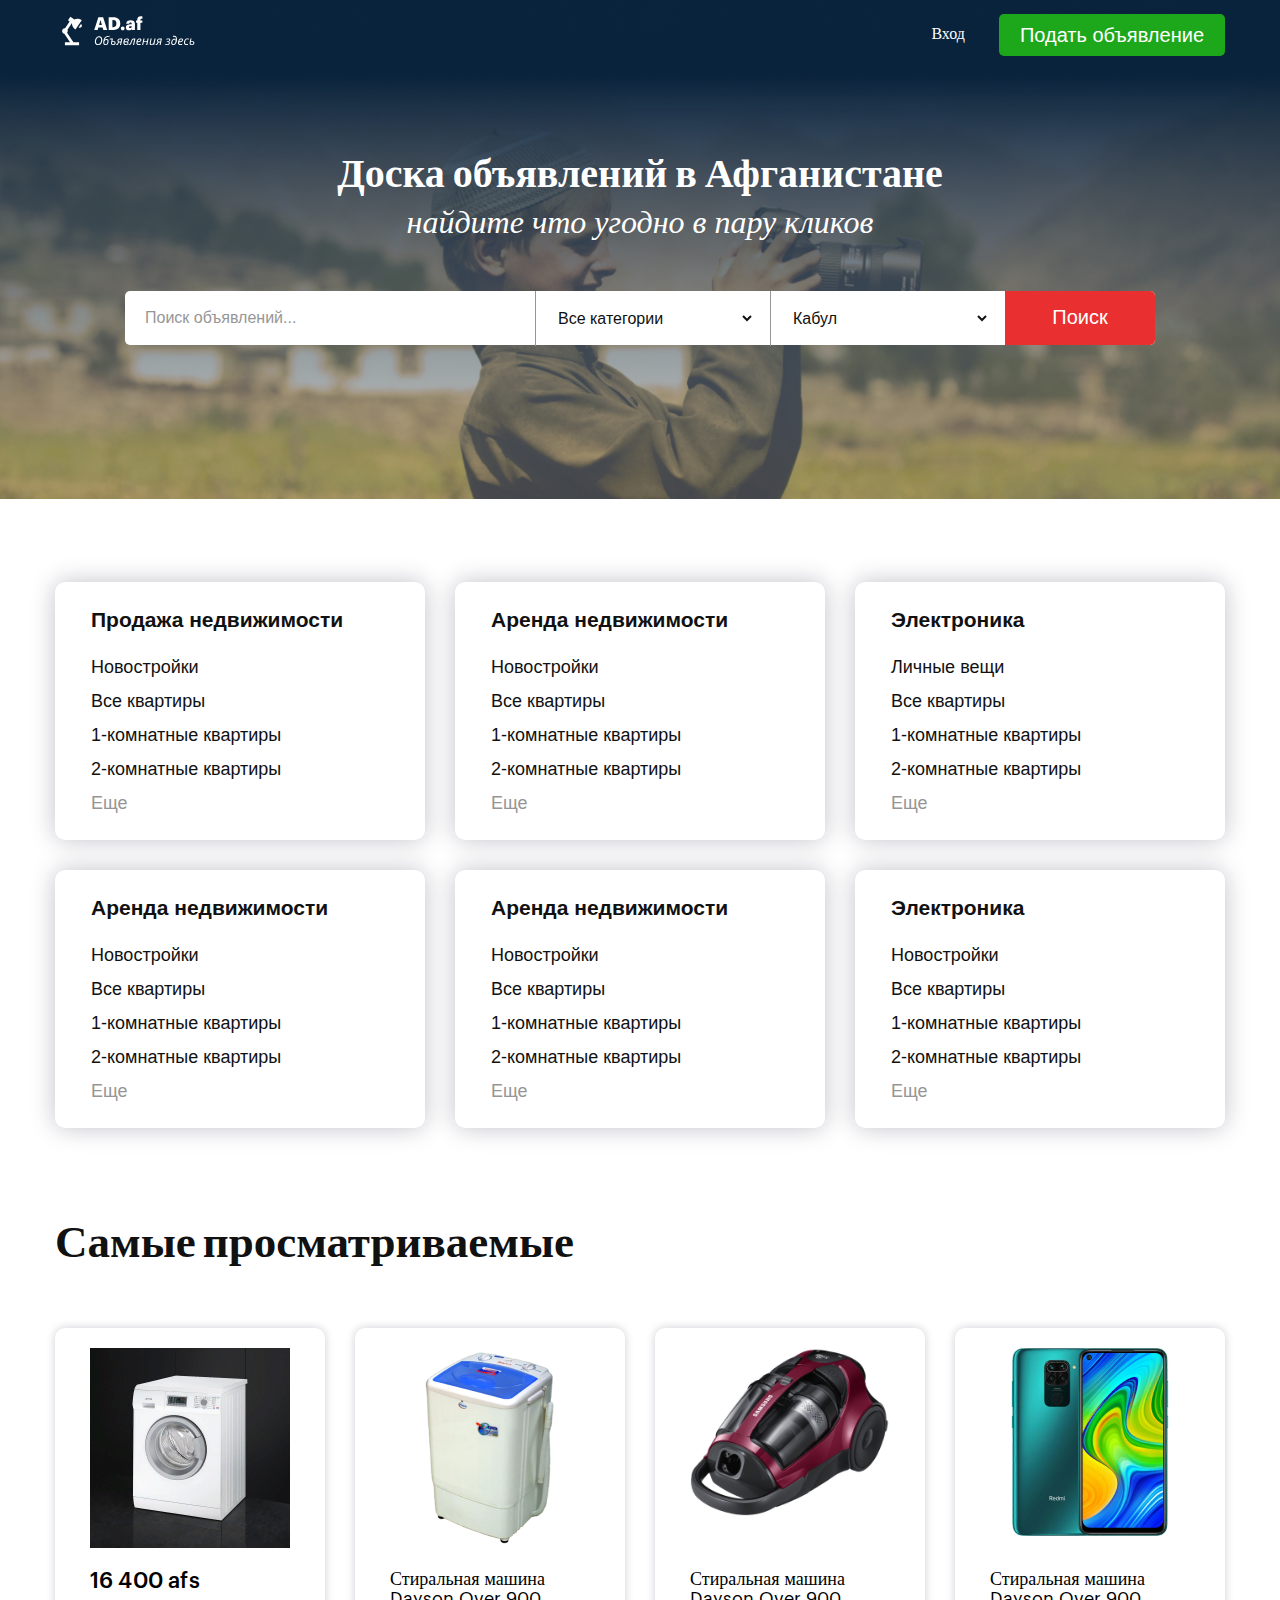
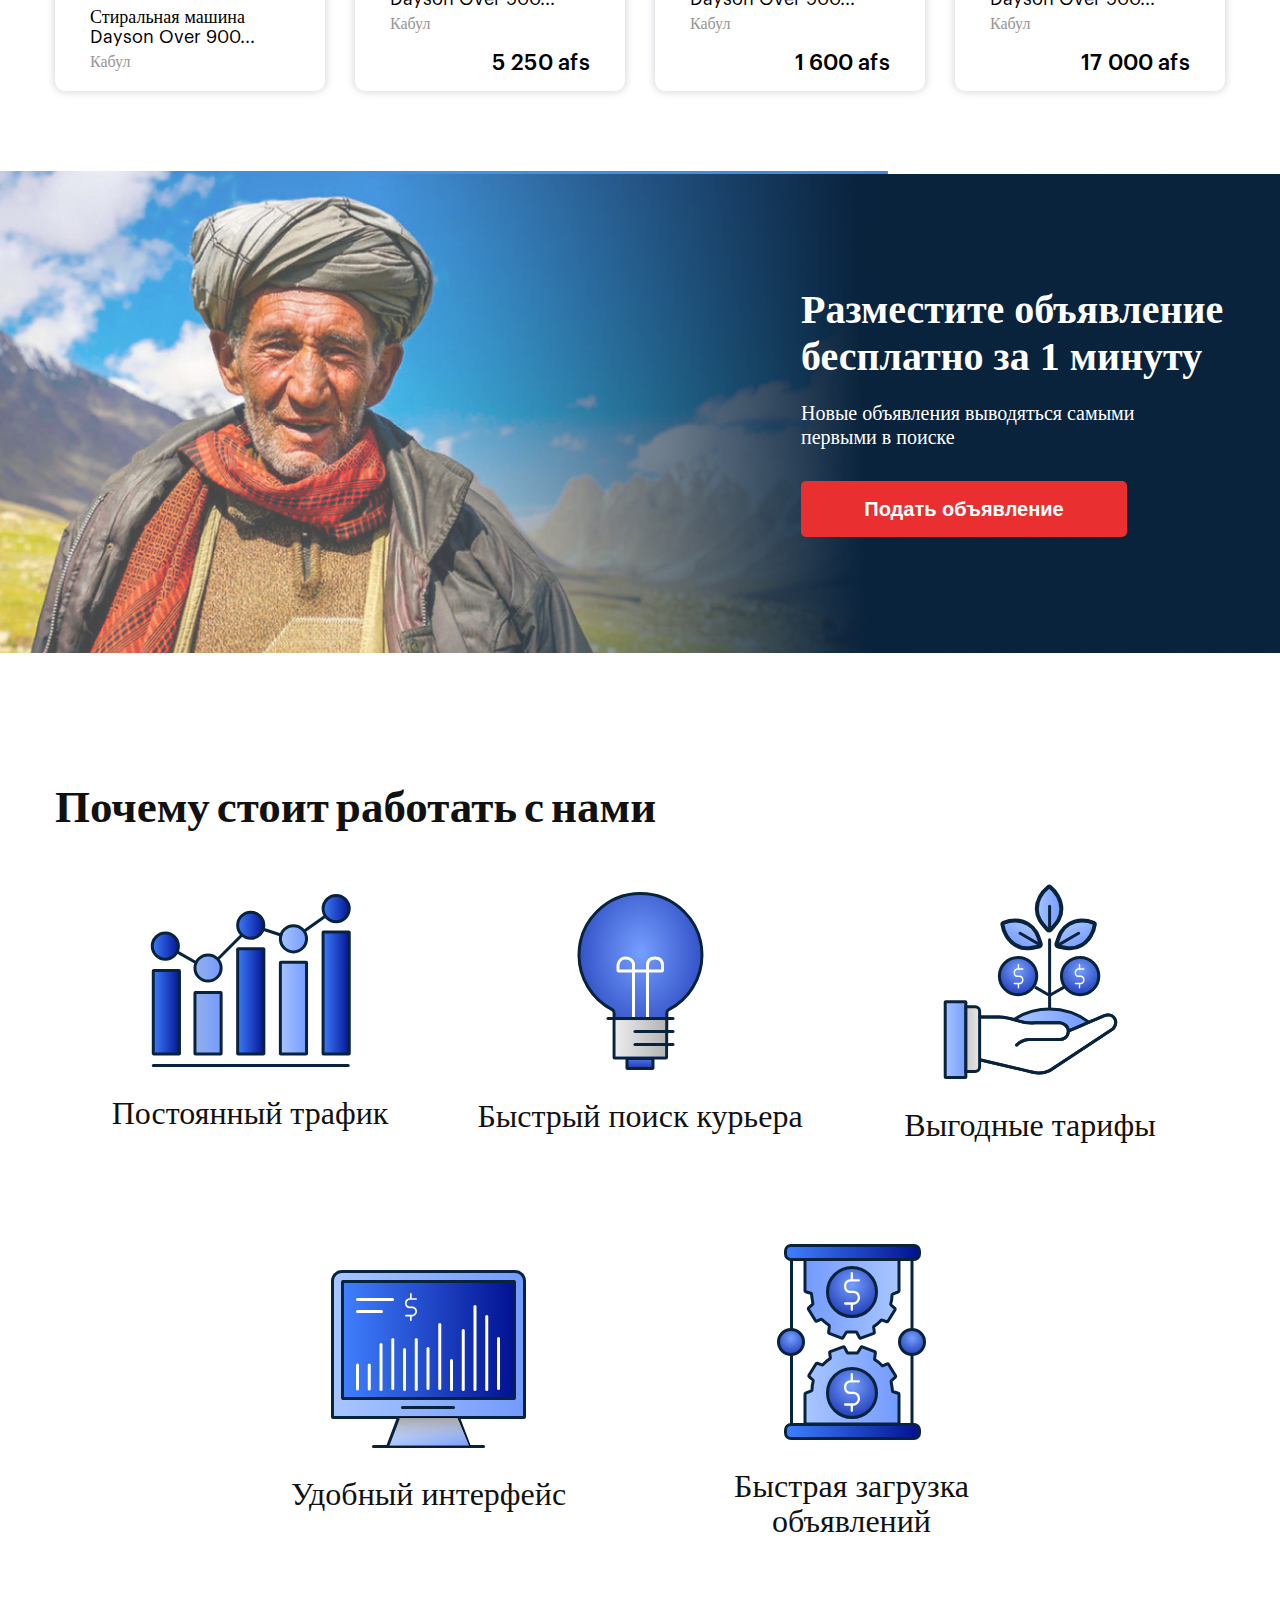
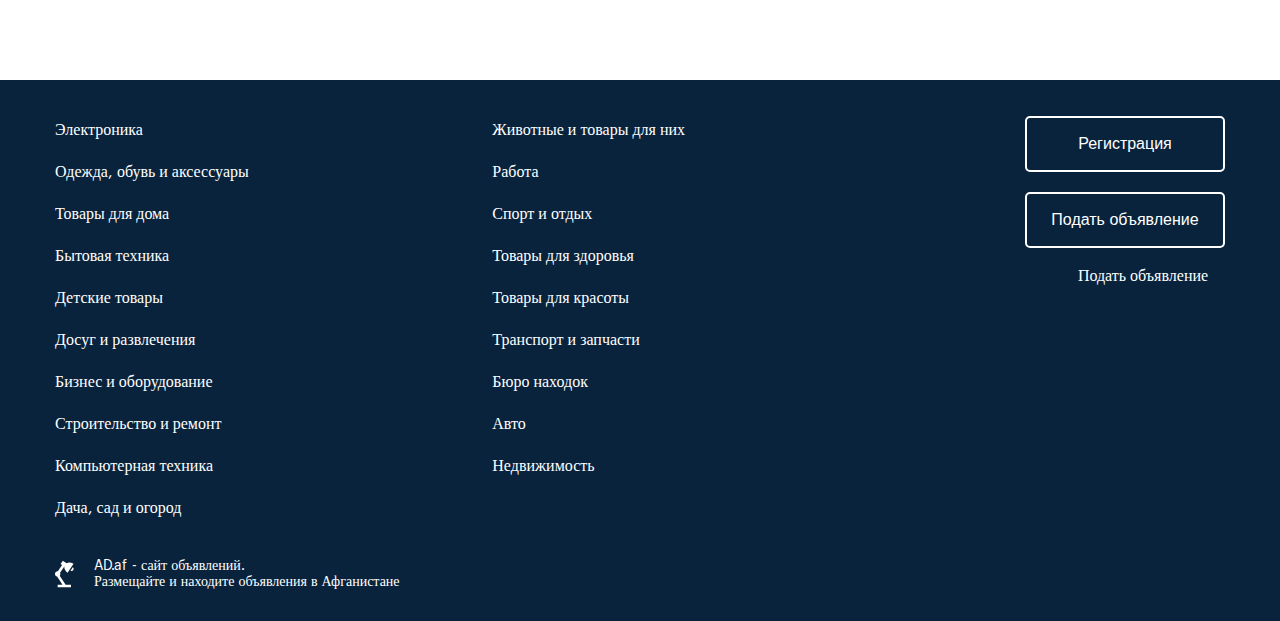
==== zakazs/index.html @ 735f2efa "Add files via upload" ====
<!DOCTYPE html>
<html lang="ru">

<head>
   <meta charset="UTF-8">
   <meta http-equiv="X-UA-Compatible" content="IE=edge">
   <meta name="viewport" content="width=device-width, initial-scale=1.0">
   <title>Document</title>
   <link rel="stylesheet" href="css/style.css">
</head>

<body>
   <header class="header">
      <div class="container">
         <div class="header__top">
            <div class="header__logo">
               <a href="#" class="header__logo-link">
                  <img src="images/logo.svg" alt="Логотип">
               </a>
            </div>
            <div class="header__button">
               <a href="#" class="header__button-link">Вход</a>
               <button href="#" class="header__button-btn">Подать объявление</button>
            </div>
         </div>
         <div class="header__content">
            <h1 class="header__title">
               Доска объявлений в Афганистане
            </h1>
            <span class="header__subtitle">
               найдите что угодно в пару кликов
            </span>
            <form class="header__form">
               <input class="header__form-input" placeholder="Поиск объявлений...">
               <select name="header__form-select">
                  <option>Все категории</option>
                  <option>Option</option>
                  <option>Textarea</option>
                  <option>Label</option>
                  <option>Fieldset</option>
                  <option>Legend</option>
               </select </div>
               <select name="header__form-select">
                  <option>Кабул</option>
                  <option>Option</option>
                  <option>Textarea</option>
                  <option>Label</option>
                  <option>Fieldset</option>
                  <option>Legend</option>
               </select </div>
               <button class="header__form-btn" type="submit">Поиск</button>
            </form>
         </div>
   </header>

   <section class="categories">
      <div class="container">
         <div class="categories__cards">
            <div class="categories__card">
               <h4 class="categories__card-title">
                  Продажа недвижимости
               </h4>
               <ul class="categories__card-list">
                  <li class="categories__card-item">
                     Новостройки
                  </li>
                  <li class="categories__card-item">
                     Все квартиры
                  </li>
                  <li class="categories__card-item">
                     1-комнатные квартиры
                  </li>
                  <li class="categories__card-item">
                     2-комнатные квартиры
                  </li>
               </ul>
               <a href="#" class="categories__card-link">Еще</a>
            </div>
            <div class="categories__card">
               <h4 class="categories__card-title">
                  Аренда недвижимости
               </h4>
               <ul class="categories__card-list">
                  <li class="categories__card-item">
                     Новостройки
                  </li>
                  <li class="categories__card-item">
                     Все квартиры
                  </li>
                  <li class="categories__card-item">
                     1-комнатные квартиры
                  </li>
                  <li class="categories__card-item">
                     2-комнатные квартиры
                  </li>
               </ul>
               <a href="#" class="categories__card-link">Еще</a>
            </div>
            <div class="categories__card">
               <h4 class="categories__card-title">
                  Электроника
               </h4>
               <ul class="categories__card-list">
                  <li class="categories__card-item">
                     Личные вещи
                  </li>
                  <li class="categories__card-item">
                     Все квартиры
                  </li>
                  <li class="categories__card-item">
                     1-комнатные квартиры
                  </li>
                  <li class="categories__card-item">
                     2-комнатные квартиры
                  </li>
               </ul>
               <a href="#" class="categories__card-link">Еще</a>
            </div>
            <div class="categories__card">
               <h4 class="categories__card-title">
                  Аренда недвижимости
               </h4>
               <ul class="categories__card-list">
                  <li class="categories__card-item">
                     Новостройки
                  </li>
                  <li class="categories__card-item">
                     Все квартиры
                  </li>
                  <li class="categories__card-item">
                     1-комнатные квартиры
                  </li>
                  <li class="categories__card-item">
                     2-комнатные квартиры
                  </li>
               </ul>
               <a href="#" class="categories__card-link">Еще</a>
            </div>
            <div class="categories__card">
               <h4 class="categories__card-title">
                  Аренда недвижимости
               </h4>
               <ul class="categories__card-list">
                  <li class="categories__card-item">
                     Новостройки
                  </li>
                  <li class="categories__card-item">
                     Все квартиры
                  </li>
                  <li class="categories__card-item">
                     1-комнатные квартиры
                  </li>
                  <li class="categories__card-item">
                     2-комнатные квартиры
                  </li>
               </ul>
               <a href="#" class="categories__card-link">Еще</a>
            </div>
            <div class="categories__card">
               <h4 class="categories__card-title">
                  Электроника
               </h4>
               <ul class="categories__card-list">
                  <li class="categories__card-item">
                     Новостройки
                  </li>
                  <li class="categories__card-item">
                     Все квартиры
                  </li>
                  <li class="categories__card-item">
                     1-комнатные квартиры
                  </li>
                  <li class="categories__card-item">
                     2-комнатные квартиры
                  </li>
               </ul>
               <a href="#" class="categories__card-link">Еще</a>
            </div>
         </div>
      </div>
   </section>
   <section class="product">
      <div class="container">
         <h2 class="product__title title">
            Самые просматриваемые
         </h2>
         <div class="product__items">
            <div class="product__item">
               <div class="product__item-images">
                  <img src="images/product-1.png" alt="Стиральная машина">
               </div>
               <h4 class="product__item-title">
                  16 400 afs
               </h4>
               <p class="product__item-text">
                  Стиральная машина<br>Dayson Over 900...
               </p>
               <span class="product__item-kabul">Кабул</span>
            </div>
            <div class="product__item">
               <div class="product__item-images">
                  <img src="images/product-2.png" alt="Стиральная машина">
               </div>
               <p class="product__item-text">
                  Стиральная машина<br>Dayson Over 900...
               </p>
               <span class="product__item-kabul">Кабул</span>
               <span class="product__item-price">5 250 afs</span>
            </div>
            <div class="product__item">
               <div class="product__item-images">
                  <img src="images/product-3.png" alt="Пылесос">
               </div>
               <p class="product__item-text">
                  Стиральная машина<br>Dayson Over 900...
               </p>
               <span class="product__item-kabul">Кабул</span>
               <span class="product__item-price">1 600 afs</span>
            </div>
            <div class="product__item">
               <div class="product__item-images">
                  <img src="images/product-4.png" alt="Телефон">
               </div>
               <p class="product__item-text">
                  Стиральная машина<br>Dayson Over 900...
               </p>
               <span class="product__item-kabul">Кабул</span>
               <span class="product__item-price">17 000 afs</span>
            </div>
         </div>
      </div>
   </section>
   <section class="advertising">
      <div class="container">
         <div class="advertising__item">
            <h2 class="advertising__title">
               Разместите объявление бесплатно за 1 минуту
            </h2>
            <p class="advertising__text">
               Новые объявления выводяться самыми первыми в поиске
            </p>
            <button class="advertising__btn">Подать объявление</button>
         </div>
      </div>
   </section>
   <section class="benefits">
      <div class="container">
         <h2 class="benefits__title title">
            Почему стоит работать с нами
         </h2>
         <div class="benefits__items">
            <div class="benefits__item">
               <div class="benefits__item-images">
                  <img src="images/benefits-1.svg" alt="Постоянный трафик">
               </div>
               <span class="benefits__item-text">
                  Постоянный трафик
               </span>
            </div>
            <div class="benefits__item">
               <div class="benefits__item-images">
                  <img src="images/benefits-2.svg" alt="Быстрый поиск курьера">
               </div>
               <span class="benefits__item-text">
                  Быстрый поиск курьера
               </span>
            </div>
            <div class="benefits__item">
               <div class="benefits__item-images">
                  <img src="images/benefits-3.svg" alt="Выгодные тарифы">
               </div>
               <span class="benefits__item-text">
                  Выгодные тарифы
               </span>
            </div>
         </div>
         <div class="benefits__items">
            <div class="benefits__item">
               <div class="benefits__item-images">
                  <img src="images/benefits-4.svg" alt="Удобный интерфейс">
               </div>
               <span class="benefits__item-text">
                  Удобный интерфейс
               </span>
            </div>
            <div class="benefits__item">
               <div class="benefits__item-images">
                  <img src="images/benefits-5.svg" alt="Быстрая загрузка объявлений">
               </div>
               <span class="benefits__item-text">
                  Быстрая загрузка объявлений
               </span>
            </div>
         </div>
      </div>
   </section>
   <footer class="footer">
      <div class="container">
         <div class="footer__top">
            <nav class="footer__menu">
               <ul class="footer__menu-list">
                  <li class="footer__menu-item">
                     <a href="#" class="footer__menu-link">Электроника</a>
                  </li>
                  <li class="footer__menu-item">
                     <a href="#" class="footer__menu-link">Одежда, обувь и аксессуары</a>
                  </li>
                  <li class="footer__menu-item">
                     <a href="#" class="footer__menu-link">Товары для дома</a>
                  </li>
                  <li class="footer__menu-item">
                     <a href="#" class="footer__menu-link">Бытовая техника</a>
                  </li>
                  <li class="footer__menu-item">
                     <a href="#" class="footer__menu-link">Детские товары</a>
                  </li>
                  <li class="footer__menu-item">
                     <a href="#" class="footer__menu-link">Досуг и развлечения</a>
                  </li>
                  <li class="footer__menu-item">
                     <a href="#" class="footer__menu-link">Бизнес и оборудование</a>
                  </li>
                  <li class="footer__menu-item">
                     <a href="#" class="footer__menu-link">Строительство и ремонт</a>
                  </li>
                  <li class="footer__menu-item">
                     <a href="#" class="footer__menu-link">Компьютерная техника</a>
                  </li>
                  <li class="footer__menu-item">
                     <a href="#" class="footer__menu-link">Дача, сад и огород</a>
                  </li>
               </ul>
               <ul class="footer__menu-list">
                  <li class="footer__menu-item">
                     <a href="#" class="footer__menu-link">Животные и товары для них</a>
                  </li>
                  <li class="footer__menu-item">
                     <a href="#" class="footer__menu-link">Работа</a>
                  </li>
                  <li class="footer__menu-item">
                     <a href="#" class="footer__menu-link">Спорт и отдых</a>
                  </li>
                  <li class="footer__menu-item">
                     <a href="#" class="footer__menu-link">Товары для здоровья</a>
                  </li>
                  <li class="footer__menu-item">
                     <a href="#" class="footer__menu-link">Товары для красоты</a>
                  </li>
                  <li class="footer__menu-item">
                     <a href="#" class="footer__menu-link">Транспорт и запчасти</a>
                  </li>
                  <li class="footer__menu-item">
                     <a href="#" class="footer__menu-link">Бюро находок</a>
                  </li>
                  <li class="footer__menu-item">
                     <a href="#" class="footer__menu-link">Авто</a>
                  </li>
                  <li class="footer__menu-item">
                     <a href="#" class="footer__menu-link">Недвижимость</a>
                  </li>
               </ul>
            </nav>
            <div class="footer__button">
               <button class="footer__button-btn">Регистрация</button>
               <button class="footer__button-btn">Подать объявление</button>
               <a href="#" class="footer__button-link">Подать объявление</a>
            </div>
         </div>
         <div class="footer__bottom">
            <div class="footer__logo">
               <a href="#" class="footer__logo-link">
                  <img src="images/footer-logo.svg" alt="Логоитип">
               </a>
            </div>
            <p class="footer__text">
               AD.af - сайт объявлений.<br>
               Размещайте и находите объявления в Афганистане
            </p>
         </div>
      </div>
   </footer>
</body>

</html>
---- zakazs/css/style.css ----
@font-face{font-family:"Graphik";src:url("../fonts/Graphik-Thin.eot");src:local("Graphik Thin"),local("Graphik-Thin"),url("../fonts/Graphik-Thin.eot?#iefix") format("embedded-opentype"),url("../fonts/Graphik-Thin.woff2") format("woff2"),url("../fonts/Graphik-Thin.woff") format("woff"),url("../fonts/Graphik-Thin.ttf") format("truetype");font-weight:100;font-style:normal}@font-face{font-family:"Graphik";src:url("../fonts/Graphik-ThinItalic.eot");src:local("Graphik Thin Italic"),local("Graphik-ThinItalic"),url("../fonts/Graphik-ThinItalic.eot?#iefix") format("embedded-opentype"),url("../fonts/Graphik-ThinItalic.woff2") format("woff2"),url("../fonts/Graphik-ThinItalic.woff") format("woff"),url("../fonts/Graphik-ThinItalic.ttf") format("truetype");font-weight:100;font-style:italic}@font-face{font-family:"Graphik";src:url("../fonts/Graphik-SuperItalic.eot");src:local("Graphik Super Italic"),local("Graphik-SuperItalic"),url("../fonts/Graphik-SuperItalic.eot?#iefix") format("embedded-opentype"),url("../fonts/Graphik-SuperItalic.woff2") format("woff2"),url("../fonts/Graphik-SuperItalic.woff") format("woff"),url("../fonts/Graphik-SuperItalic.ttf") format("truetype");font-weight:900;font-style:italic}@font-face{font-family:"Graphik";src:url("../fonts/Graphik-Medium.eot");src:local("Graphik Medium"),local("Graphik-Medium"),url("../fonts/Graphik-Medium.eot?#iefix") format("embedded-opentype"),url("../fonts/Graphik-Medium.woff2") format("woff2"),url("../fonts/Graphik-Medium.woff") format("woff"),url("../fonts/Graphik-Medium.ttf") format("truetype");font-weight:500;font-style:normal}@font-face{font-family:"Graphik";src:url("../fonts/Graphik-Black.eot");src:local("Graphik Black"),local("Graphik-Black"),url("../fonts/Graphik-Black.eot?#iefix") format("embedded-opentype"),url("../fonts/Graphik-Black.woff2") format("woff2"),url("../fonts/Graphik-Black.woff") format("woff"),url("../fonts/Graphik-Black.ttf") format("truetype");font-weight:900;font-style:normal}@font-face{font-family:"Graphik";src:url("../fonts/Graphik-Semibold.eot");src:local("Graphik Semibold"),local("Graphik-Semibold"),url("../fonts/Graphik-Semibold.eot?#iefix") format("embedded-opentype"),url("../fonts/Graphik-Semibold.woff2") format("woff2"),url("../fonts/Graphik-Semibold.woff") format("woff"),url("../fonts/Graphik-Semibold.ttf") format("truetype");font-weight:600;font-style:normal}@font-face{font-family:"Graphik";src:url("../fonts/Graphik-Super.eot");src:local("Graphik Super"),local("Graphik-Super"),url("../fonts/Graphik-Super.eot?#iefix") format("embedded-opentype"),url("../fonts/Graphik-Super.woff2") format("woff2"),url("../fonts/Graphik-Super.woff") format("woff"),url("../fonts/Graphik-Super.ttf") format("truetype");font-weight:900;font-style:normal}@font-face{font-family:"Graphik";src:url("../fonts/Graphik-ExtralightItalic.eot");src:local("Graphik Extralight Italic"),local("Graphik-ExtralightItalic"),url("../fonts/Graphik-ExtralightItalic.eot?#iefix") format("embedded-opentype"),url("../fonts/Graphik-ExtralightItalic.woff2") format("woff2"),url("../fonts/Graphik-ExtralightItalic.woff") format("woff"),url("../fonts/Graphik-ExtralightItalic.ttf") format("truetype");font-weight:200;font-style:italic}@font-face{font-family:"Graphik";src:url("../fonts/Graphik-BlackItalic.eot");src:local("Graphik Black Italic"),local("Graphik-BlackItalic"),url("../fonts/Graphik-BlackItalic.eot?#iefix") format("embedded-opentype"),url("../fonts/Graphik-BlackItalic.woff2") format("woff2"),url("../fonts/Graphik-BlackItalic.woff") format("woff"),url("../fonts/Graphik-BlackItalic.ttf") format("truetype");font-weight:900;font-style:italic}@font-face{font-family:"Graphik";src:url("../fonts/Graphik-RegularItalic.eot");src:local("Graphik Regular Italic"),local("Graphik-RegularItalic"),url("../fonts/Graphik-RegularItalic.eot?#iefix") format("embedded-opentype"),url("../fonts/Graphik-RegularItalic.woff2") format("woff2"),url("../fonts/Graphik-RegularItalic.woff") format("woff"),url("../fonts/Graphik-RegularItalic.ttf") format("truetype");font-weight:normal;font-style:italic}@font-face{font-family:"Graphik";src:url("../fonts/Graphik-Light.eot");src:local("Graphik Light"),local("Graphik-Light"),url("../fonts/Graphik-Light.eot?#iefix") format("embedded-opentype"),url("../fonts/Graphik-Light.woff2") format("woff2"),url("../fonts/Graphik-Light.woff") format("woff"),url("../fonts/Graphik-Light.ttf") format("truetype");font-weight:300;font-style:normal}@font-face{font-family:"Graphik";src:url("../fonts/Graphik-Bold.eot");src:local("Graphik Bold"),local("Graphik-Bold"),url("../fonts/Graphik-Bold.eot?#iefix") format("embedded-opentype"),url("../fonts/Graphik-Bold.woff2") format("woff2"),url("../fonts/Graphik-Bold.woff") format("woff"),url("../fonts/Graphik-Bold.ttf") format("truetype");font-weight:bold;font-style:normal}@font-face{font-family:"Graphik";src:url("../fonts/Graphik-Regular.eot");src:local("Graphik Regular"),local("Graphik-Regular"),url("../fonts/Graphik-Regular.eot?#iefix") format("embedded-opentype"),url("../fonts/Graphik-Regular.woff2") format("woff2"),url("../fonts/Graphik-Regular.woff") format("woff"),url("../fonts/Graphik-Regular.ttf") format("truetype");font-weight:normal;font-style:normal}@font-face{font-family:"Graphik";src:url("../fonts/Graphik-BoldItalic.eot");src:local("Graphik Bold Italic"),local("Graphik-BoldItalic"),url("../fonts/Graphik-BoldItalic.eot?#iefix") format("embedded-opentype"),url("../fonts/Graphik-BoldItalic.woff2") format("woff2"),url("../fonts/Graphik-BoldItalic.woff") format("woff"),url("../fonts/Graphik-BoldItalic.ttf") format("truetype");font-weight:bold;font-style:italic}@font-face{font-family:"Graphik";src:url("../fonts/Graphik-SemiboldItalic.eot");src:local("Graphik Semibold Italic"),local("Graphik-SemiboldItalic"),url("../fonts/Graphik-SemiboldItalic.eot?#iefix") format("embedded-opentype"),url("../fonts/Graphik-SemiboldItalic.woff2") format("woff2"),url("../fonts/Graphik-SemiboldItalic.woff") format("woff"),url("../fonts/Graphik-SemiboldItalic.ttf") format("truetype");font-weight:600;font-style:italic}@font-face{font-family:"Graphik";src:url("../fonts/Graphik-LightItalic.eot");src:local("Graphik Light Italic"),local("Graphik-LightItalic"),url("../fonts/Graphik-LightItalic.eot?#iefix") format("embedded-opentype"),url("../fonts/Graphik-LightItalic.woff2") format("woff2"),url("../fonts/Graphik-LightItalic.woff") format("woff"),url("../fonts/Graphik-LightItalic.ttf") format("truetype");font-weight:300;font-style:italic}@font-face{font-family:"Graphik";src:url("../fonts/Graphik-Extralight.eot");src:local("Graphik Extralight"),local("Graphik-Extralight"),url("../fonts/Graphik-Extralight.eot?#iefix") format("embedded-opentype"),url("../fonts/Graphik-Extralight.woff2") format("woff2"),url("../fonts/Graphik-Extralight.woff") format("woff"),url("../fonts/Graphik-Extralight.ttf") format("truetype");font-weight:200;font-style:normal}@font-face{font-family:"Graphik";src:url("../fonts/Graphik-MediumItalic.eot");src:local("Graphik Medium Italic"),local("Graphik-MediumItalic"),url("../fonts/Graphik-MediumItalic.eot?#iefix") format("embedded-opentype"),url("../fonts/Graphik-MediumItalic.woff2") format("woff2"),url("../fonts/Graphik-MediumItalic.woff") format("woff"),url("../fonts/Graphik-MediumItalic.ttf") format("truetype");font-weight:500;font-style:italic}@font-face{font-family:"Rubik";src:local("Rubik Light"),local("Rubik-Light"),url("../fonts/Rubiklight.woff2") format("woff2"),url("../fonts/Rubiklight.woff") format("woff"),url("../fonts/Rubiklight.ttf") format("truetype");font-weight:300;font-style:normal}@font-face{font-family:"Rubik";src:local("Rubik Light Italic"),local("Rubik-LightItalic"),url("../fonts/Rubiklightitalic.woff2") format("woff2"),url("../fonts/Rubiklightitalic.woff") format("woff"),url("../fonts/Rubiklightitalic.ttf") format("truetype");font-weight:300;font-style:italic}@font-face{font-family:"Rubik";src:local("Rubik"),local("Rubik-Regular"),url("../fonts/Rubik.woff2") format("woff2"),url("../fonts/Rubik.woff") format("woff"),url("../fonts/Rubik.ttf") format("truetype");font-weight:400;font-style:normal}@font-face{font-family:"Rubik";src:local("Rubik Italic"),local("Rubik-Italic"),url("../fonts/Rubikitalic.woff2") format("woff2"),url("../fonts/Rubikitalic.woff") format("woff"),url("../fonts/Rubikitalic.ttf") format("truetype");font-weight:400;font-style:italic}@font-face{font-family:"Rubik";src:local("Rubik Medium"),local("Rubik-Medium"),url("../fonts/Rubikmedium.woff2") format("woff2"),url("../fonts/Rubikmedium.woff") format("woff"),url("../fonts/Rubikmedium.ttf") format("truetype");font-weight:500;font-style:normal}@font-face{font-family:"Rubik";src:local("Rubik Medium Italic"),local("Rubik-MediumItalic"),url("../fonts/Rubikmediumitalic.woff2") format("woff2"),url("../fonts/Rubikmediumitalic.woff") format("woff"),url("../fonts/Rubikmediumitalic.ttf") format("truetype");font-weight:500;font-style:italic}@font-face{font-family:"Rubik";src:local("Rubik Bold"),local("Rubik-Bold"),url("../fonts/Rubikbold.woff2") format("woff2"),url("../fonts/Rubikbold.woff") format("woff"),url("../fonts/Rubikbold.ttf") format("truetype");font-weight:700;font-style:normal}@font-face{font-family:"Rubik";src:local("Rubik Bold Italic"),local("Rubik-BoldItalic"),url("../fonts/Rubikbolditalic.woff2") format("woff2"),url("../fonts/Rubikbolditalic.woff") format("woff"),url("../fonts/Rubikbolditalic.ttf") format("truetype");font-weight:700;font-style:italic}@font-face{font-family:"Rubik";src:local("Rubik Black"),local("Rubik-Black"),url("../fonts/Rubikblack.woff2") format("woff2"),url("../fonts/Rubikblack.woff") format("woff"),url("../fonts/Rubikblack.ttf") format("truetype");font-weight:900;font-style:normal}@font-face{font-family:"Rubik";src:local("Rubik Black Italic"),local("Rubik-BlackItalic"),url("../fonts/Rubikblackitalic.woff2") format("woff2"),url("../fonts/Rubikblackitalic.woff") format("woff"),url("../fonts/Rubikblackitalic.ttf") format("truetype");font-weight:900;font-style:italic}html,body,div,span,applet,object,iframe,h1,h2,h3,h4,h5,h6,p,blockquote,pre,a,abbr,acronym,address,big,cite,code,del,dfn,em,img,ins,kbd,q,s,samp,small,strike,strong,sub,sup,tt,var,b,u,i,center,dl,dt,dd,ol,ul,li,fieldset,form,label,legend,table,caption,tbody,tfoot,thead,tr,th,td,article,aside,canvas,details,embed,figure,figcaption,footer,header,hgroup,menu,nav,output,ruby,section,summary,time,mark,audio,video{margin:0;padding:0;border:0;font-size:100%;font:inherit;vertical-align:baseline}:focus{outline:0}article,aside,details,figcaption,figure,footer,header,hgroup,menu,nav,section{display:block}body{line-height:1}ol,ul{list-style:none}blockquote,q{quotes:none}blockquote:before,blockquote:after,q:before,q:after{content:"";content:none}table{border-collapse:collapse;border-spacing:0}input[type="search"]::-webkit-search-cancel-button,input[type="search"]::-webkit-search-decoration,input[type="search"]::-webkit-search-results-button,input[type="search"]::-webkit-search-results-decoration{-webkit-appearance:none;-moz-appearance:none}input[type="search"]{-webkit-appearance:none;-moz-appearance:none;-webkit-box-sizing:content-box;box-sizing:content-box}textarea{overflow:auto;vertical-align:top;resize:vertical}audio,canvas,video{display:inline-block;*display:inline;*zoom:1;max-width:100%}audio:not([controls]){display:none;height:0}[hidden]{display:none}html{font-size:100%;-webkit-text-size-adjust:100%;-ms-text-size-adjust:100%}a:focus{outline:thin dotted}a:active,a:hover{outline:0}img{border:0;-ms-interpolation-mode:bicubic}figure{margin:0}form{margin:0}fieldset{border:1px solid #c0c0c0;margin:0 2px;padding:0.35em 0.625em 0.75em}legend{border:0;padding:0;white-space:normal;*margin-left:-7px}button,input,select,textarea{font-size:100%;margin:0;vertical-align:baseline;*vertical-align:middle}button,input{line-height:normal}button,select{text-transform:none}button,html input[type="button"],input[type="reset"],input[type="submit"]{-webkit-appearance:button;cursor:pointer;*overflow:visible}button[disabled],html input[disabled]{cursor:default}input[type="checkbox"],input[type="radio"]{-webkit-box-sizing:border-box;box-sizing:border-box;padding:0;*height:13px;*width:13px}input[type="search"]{-webkit-appearance:textfield;-webkit-box-sizing:content-box;box-sizing:content-box}input[type="search"]::-webkit-search-cancel-button,input[type="search"]::-webkit-search-decoration{-webkit-appearance:none}button::-moz-focus-inner,input::-moz-focus-inner{border:0;padding:0}textarea{overflow:auto;vertical-align:top}table{border-collapse:collapse;border-spacing:0}html,button,input,select,textarea{color:#222}::-moz-selection{background:#b3d4fc;text-shadow:none}::selection{background:#b3d4fc;text-shadow:none}img{vertical-align:middle}fieldset{border:0;margin:0;padding:0}textarea{resize:vertical}.chromeframe{margin:0.2em 0;background:#ccc;color:#000;padding:0.2em 0}html{-webkit-box-sizing:border-box;box-sizing:border-box}*,*::before,*::after{-webkit-box-sizing:inherit;box-sizing:inherit}body{margin:0;padding:0;font-size:16px;font-weight:400;color:#111111;font-family:"Graphik"}a{text-decoration:none;display:inline-block;color:inherit}select,button,input{border:0;background:0;outline:0;color:inherit}.title{font-family:"Graphik";font-weight:900;font-size:45px;line-height:111%}.header__form-select{width:800px}.wrapper{overflow:hidden}.container{margin:0 auto;padding:0 15px;max-width:1200px}.header{padding:14px 0 154px 0;background:url(../images/header-bg.jpg) no-repeat center top/cover;color:#fff}.header__top{display:-webkit-box;display:-ms-flexbox;display:flex;-ms-flex-wrap:wrap;flex-wrap:wrap;-webkit-box-pack:justify;-ms-flex-pack:justify;justify-content:space-between;margin-bottom:96px}.header__form{color:#111}.header__button{display:-webkit-box;display:-ms-flexbox;display:flex;-webkit-box-align:center;-ms-flex-align:center;align-items:center;font-size:16px;line-height:112%}.header__button-link{margin-right:34px}.header__button-arrow{margin-right:8px}.header__button-btn{font-size:20px;line-height:110%;min-height:40px;background:#1da81b;border-radius:5px;padding:10px 21px 10px 21px;-webkit-transition:all 0.4s linear;-o-transition:all 0.4s linear;transition:all 0.4s linear}.header__button-btn:hover{background:#1b951a}.header__content{width:100%;max-width:1030px;margin:0 auto;text-align:center}.header__title{font-weight:700;font-size:40px;line-height:110%;margin-bottom:10px}.header__subtitle{font-style:italic;font-weight:300;font-size:32px;line-height:110%}.header__form{display:-webkit-box;display:-ms-flexbox;display:flex;-webkit-box-align:center;-ms-flex-align:center;align-items:center;height:54px;-moz-text-align-last:left;text-align-last:left;background:#ffffff;border-radius:5px;margin-top:50px}.header__form select{width:100%;max-width:220px;padding:18px 16px 18px 18px;border-left:1px solid #969696;font-size:16px;line-height:18px;margin-right:15px}.header__form-input{width:100%;max-width:440px;padding:15px 15px 15px 20px}.header__form-input::-webkit-input-placeholder{font-size:16px;line-height:18px;color:#969696}.header__form-input::-moz-placeholder{font-size:16px;line-height:18px;color:#969696}.header__form-input:-ms-input-placeholder{font-size:16px;line-height:18px;color:#969696}.header__form-input::-ms-input-placeholder{font-size:16px;line-height:18px;color:#969696}.header__form-input::placeholder{font-size:16px;line-height:18px;color:#969696}.header__form-btn{width:100%;max-width:150px;height:54px;display:-webkit-box;display:-ms-flexbox;display:flex;-webkit-box-pack:center;-ms-flex-pack:center;justify-content:center;font-size:20px;line-height:110%;background:#e92f2f;color:#fff;border-radius:0px 5px 5px 0px;-webkit-transition:all 0.4s linear;-o-transition:all 0.4s linear;transition:all 0.4s linear;padding:15px 40px}.header__form-btn:hover{background:#e92f2f}.advertising{font-family:Rubik;position:relative;padding:116px 0;background:url(../images/fonu.jpg) no-repeat center top/cover;color:#fff;margin-bottom:24px}.advertising::before{background:-webkit-gradient(linear, left top, left bottom, from(#ff4545), to(#e92f2f));background:-o-linear-gradient(top, #ff4545 0%, #e92f2f 100%);background:linear-gradient(180deg, #ff4545 0%, #e92f2f 100%);position:absolute;width:100%;height:100%}.advertising__item{width:100%;max-width:424px;margin-left:auto}.advertising__title{font-weight:700;font-size:40px;line-height:117%;margin-bottom:20px}.advertising__text{width:100%;max-width:386px;font-size:20px;line-height:120%;margin-bottom:32px}.advertising__btn{width:100%;max-width:326px;min-height:54px;font-weight:700;font-size:20px;line-height:120%;background:#e92f2f;border-radius:5px;-webkit-transition:all 0.4s linear;-o-transition:all 0.4s linear;transition:all 0.4s linear;padding:16px 57px}.advertising__btn:hover{background:#cd3232}.product{padding-bottom:50px}.product__title{display:-webkit-box;display:-ms-flexbox;display:flex;-webkit-box-align:center;-ms-flex-align:center;align-items:center;margin-bottom:60px}.product__title-arrow{margin:4px 0 0 15px}.product__items{display:-webkit-box;display:-ms-flexbox;display:flex;-ms-flex-wrap:wrap;flex-wrap:wrap;-webkit-box-pack:justify;-ms-flex-pack:justify;justify-content:space-between}.product__item{width:100%;max-width:270px;min-height:350px;display:-webkit-box;display:-ms-flexbox;display:flex;-webkit-box-orient:vertical;-webkit-box-direction:normal;-ms-flex-direction:column;flex-direction:column;color:#000;background:#ffffff;-webkit-box-shadow:0px 0px 10px rgba(15,12,45,0.2);box-shadow:0px 0px 10px rgba(15,12,45,0.2);border-radius:10px;padding:20px 35px 15px 35px;margin-bottom:30px}.product__item span{display:-webkit-box;display:-ms-flexbox;display:flex}.product__item-images{text-align:center;margin-bottom:22px;min-height:200px}.product__item-images img{max-width:100%}.product__item-title{font-weight:500;font-size:22px;line-height:109%;margin-bottom:14px}.product__item-text{font-size:18px;line-height:111%;margin-bottom:6px}.product__item-kabul{font-size:16px;line-height:112%;color:#969696;margin-bottom:4px}.product__item-price{-webkit-box-pack:end;-ms-flex-pack:end;justify-content:flex-end;margin-top:auto;font-weight:500;font-size:22px;line-height:109%}.categories{font-family:"Rubik", sans-serif;padding:83px 0 60px 0}.categories__cards{display:-webkit-box;display:-ms-flexbox;display:flex;-ms-flex-wrap:wrap;flex-wrap:wrap;-webkit-box-pack:justify;-ms-flex-pack:justify;justify-content:space-between}.categories__card{width:100%;max-width:370px;min-height:258px;background:#ffffff;-webkit-box-shadow:0px 0px 25px rgba(15,12,45,0.25);box-shadow:0px 0px 25px rgba(15,12,45,0.25);border-radius:10px;padding:26px 38px 26px 36px;margin-bottom:30px}.categories__card-title{width:100%;max-width:296px;display:-webkit-box;display:-ms-flexbox;display:flex;-webkit-box-align:center;-ms-flex-align:center;align-items:center;font-weight:700;font-size:21px;line-height:119%;margin-bottom:24px}.categories__card-arrow{margin-left:15px}.categories__card-item{font-size:18px;line-height:116%;margin-bottom:13px}.categories__card-item:last-child{margin-bottom:0}.categories__card-link{color:#969696;font-size:18px;line-height:116%;-webkit-transition:all 0.4s linear;-o-transition:all 0.4s linear;transition:all 0.4s linear;margin-top:13px}.categories__card-link:hover{color:#515151}.benefits{padding:106px 0 100px 0}.benefits__title{margin-bottom:50px}.benefits__items{display:-webkit-box;display:-ms-flexbox;display:flex;-ms-flex-wrap:wrap;flex-wrap:wrap;-webkit-box-align:center;-ms-flex-align:center;align-items:center;text-align:center;-webkit-box-pack:justify;-ms-flex-pack:justify;justify-content:space-between}.benefits__items:last-child{width:100%;max-width:846px;margin:60px auto 0 auto}.benefits__item{width:100%;max-width:330px;font-size:32px;line-height:109%;margin:0 auto 40px auto}.benefits__item-images{margin-bottom:30px}.benefits__item-text{font-size:32px;line-height:110%}.footer{padding:36px 0 30px 0;color:#fff;background:#09233d}.footer__top{display:-webkit-box;display:-ms-flexbox;display:flex;-ms-flex-wrap:wrap;flex-wrap:wrap;-webkit-box-pack:justify;-ms-flex-pack:justify;justify-content:space-between;margin-bottom:36px}.footer__menu{width:100%;max-width:630px;display:-webkit-box;display:-ms-flexbox;display:flex;-ms-flex-wrap:wrap;flex-wrap:wrap;-webkit-box-pack:justify;-ms-flex-pack:justify;justify-content:space-between;margin-right:60px}.footer__menu-list{margin-right:60px}.footer__menu-list:last-child{margin-right:0}.footer__menu-item{margin-bottom:14px}.footer__menu-item:last-child{margin-bottom:0}.footer__menu-link{font-size:16px;line-height:175%;-webkit-transition:all 0.4s linear;-o-transition:all 0.4s linear;transition:all 0.4s linear}.footer__menu-link:hover{opacity:0.7}.footer__button{width:100%;max-width:200px;display:-webkit-box;display:-ms-flexbox;display:flex;-webkit-box-orient:vertical;-webkit-box-direction:normal;-ms-flex-direction:column;flex-direction:column;text-align:center}.footer__button-btn{font-size:16px;line-height:175%;padding:12px 20px;border:2px solid #ffffff;-webkit-box-sizing:border-box;box-sizing:border-box;border-radius:5px;-webkit-transition:all 0.4s linear;-o-transition:all 0.4s linear;transition:all 0.4s linear;margin-bottom:20px}.footer__button-btn:hover{background:#fff;color:#000}.footer__button-link{position:relative;-webkit-transition:all 0.4s linear;-o-transition:all 0.4s linear;transition:all 0.4s linear;padding-left:36px}.footer__button-link:hover{opacity:0.7}.footer__bottom{display:-webkit-box;display:-ms-flexbox;display:flex;-webkit-box-align:center;-ms-flex-align:center;align-items:center}.footer__logo{margin-right:20px}.footer__text{width:100%;max-width:360px;font-size:14px;line-height:116%}@media (max-width: 1170px){.categories__card{margin-bottom:10px}.product__item{margin:10px;max-width:31%}}@media (max-width: 1155px){.categories__card{max-width:49%;margin-bottom:16px}}@media (max-width: 911px){.footer__top{-webkit-box-orient:vertical;-webkit-box-direction:normal;-ms-flex-direction:column;flex-direction:column}.footer__menu{margin:0 0 30px 0}}@media (max-width: 886px){.product__item{max-width:47%}}@media (max-width: 725px){.categories__card{max-width:100%}}@media (max-width: 696px){.product__item{max-width:100%;margin:10px auto 10px}.categories,.benefits{padding:30px 0 14px 0}.product__title{margin-bottom:20px}.advertising__item{margin:0 auto}.advertising__item{text-align:center}.advertising__title{margin-bottom:16px}.advertising__text{margin:0 auto 16px auto}.header__form{width:100%;max-width:500px;-webkit-box-orient:vertical;-webkit-box-direction:normal;-ms-flex-direction:column;flex-direction:column;background:0;margin:25px auto}.header__form select{max-width:100%;background:#fff;margin-right:0;margin-bottom:5px}.header__form-input{background:#fff;max-width:100%;margin-bottom:5px}.header__form-btn{max-width:100%;border-radius:0}.header{padding-bottom:184px}}@media (max-width: 500px){.categories__card-title,.product__item-price,.header__btn{font-size:18px}.header__form-input::-webkit-input-placeholder{font-size:16px}.header__form-input::-moz-placeholder{font-size:16px}.header__form-input:-ms-input-placeholder{font-size:16px}.header__form-input::-ms-input-placeholder{font-size:16px}.categories__card-item,.product__item-text,.categories__card-link,.advertising__text,.advertising__btn,.header__form-input::placeholder,.header__form select,.header__form-btn{font-size:16px}.product__item-kabul{font-size:14px}.title,.advertising__title{font-size:36px !important}.benefits__item-text{font-size:20px}.benefits__items:last-child{margin:0}.footer__button{max-width:100%}.header__top{margin-bottom:20px}.header__button-btn{width:80%}.header__title{font-size:38px}.header__subtitle{font-size:28px}.header__top{-webkit-box-orient:vertical;-webkit-box-direction:normal;-ms-flex-direction:column;flex-direction:column;text-align:center}.header__button{-webkit-box-orient:vertical;-webkit-box-direction:normal;-ms-flex-direction:column;flex-direction:column;-webkit-box-pack:center;-ms-flex-pack:center;justify-content:center}.header__button-link{margin-right:0;margin:15px 0}.arrow{display:none}}@media (max-width: 425px){.title,.advertising__title{font-size:32px}.header__title{font-size:36px}.header__subtitle{font-size:26px}.header__button-btn{width:100%}}@media (max-width: 375px){.title,.advertising__title{font-size:25px !important}.header__title{font-size:30px}.header__subtitle{font-size:20px}}html{-webkit-box-sizing:border-box;box-sizing:border-box}*,*::before,*::after{-webkit-box-sizing:inherit;box-sizing:inherit}body{margin:0;padding:0;font-size:16px;font-weight:400;color:#111111;font-family:"Graphik"}a{text-decoration:none;display:inline-block;color:inherit}select,button,input{border:0;background:0;outline:0;color:inherit}.title{font-family:"Graphik";font-weight:900;font-size:45px;line-height:111%}.header__form-select{width:800px}.wrapper{overflow:hidden}.container{margin:0 auto;padding:0 15px;max-width:1200px}
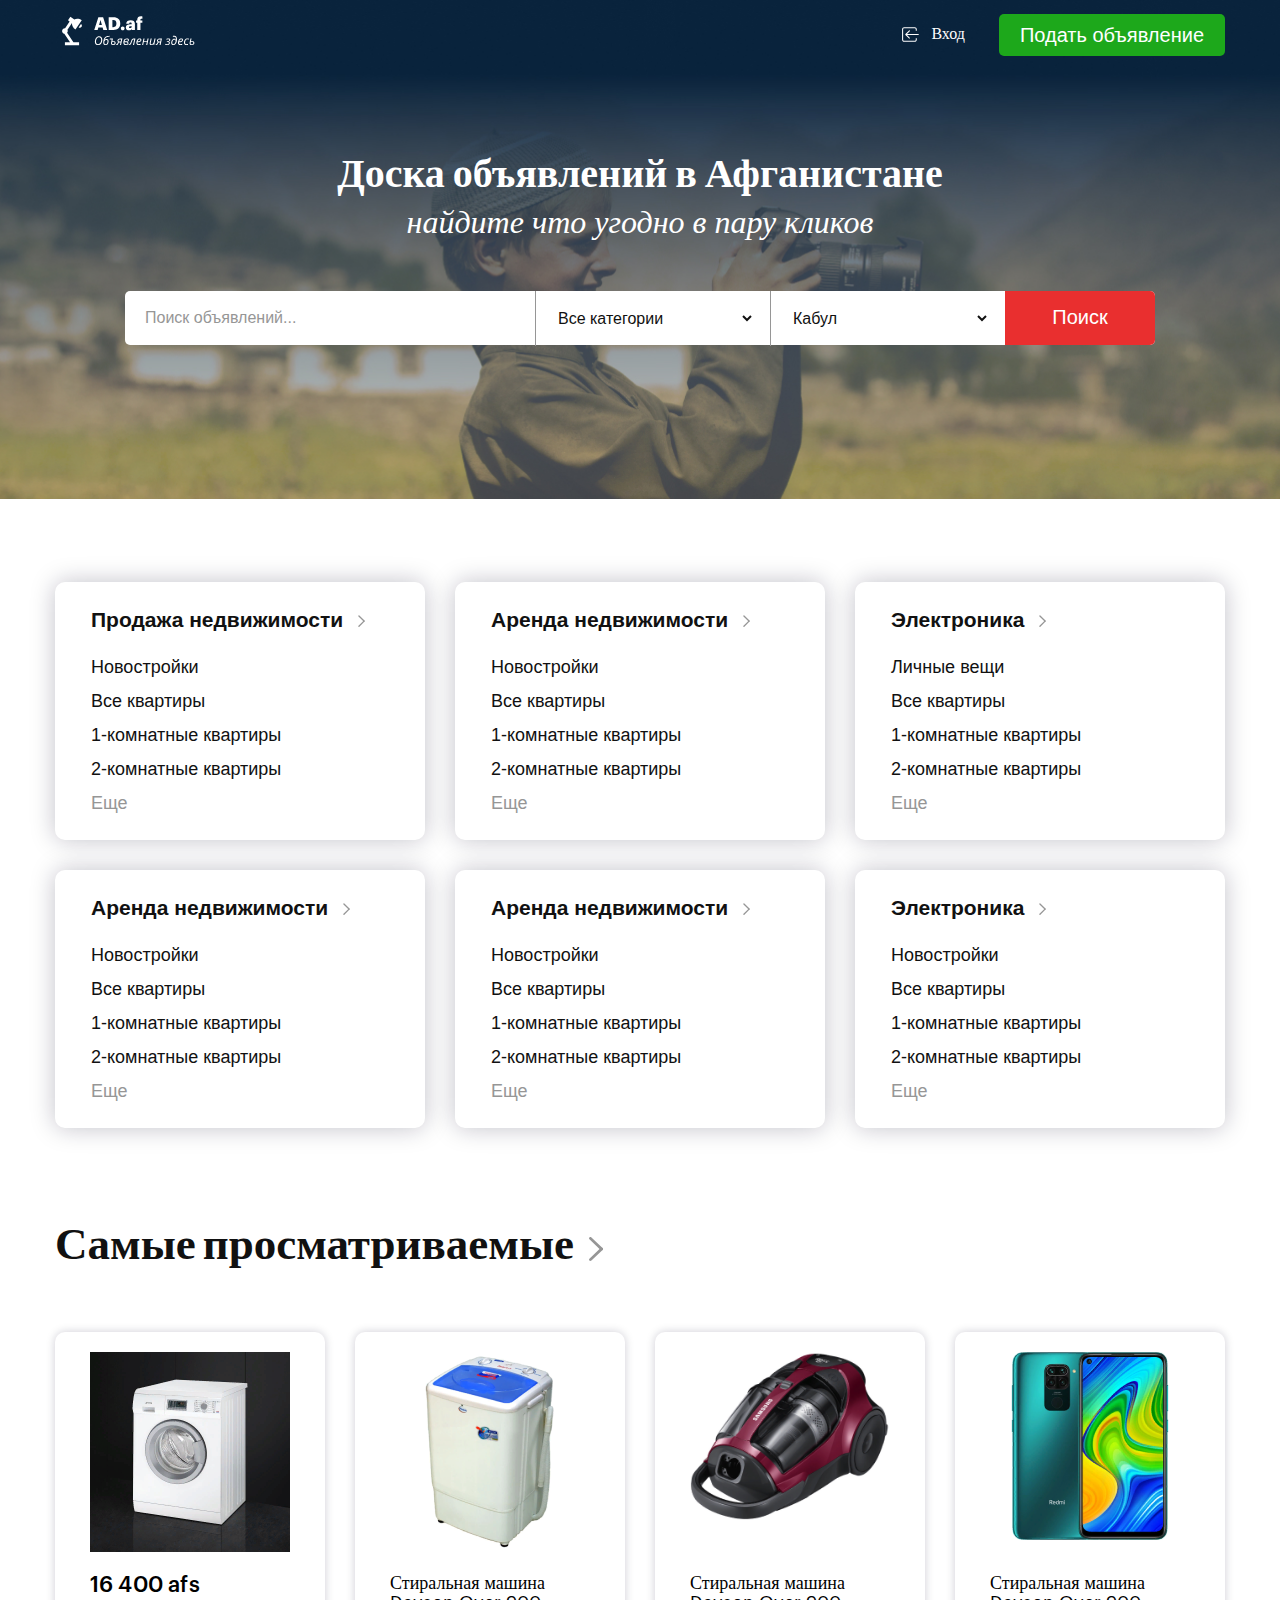
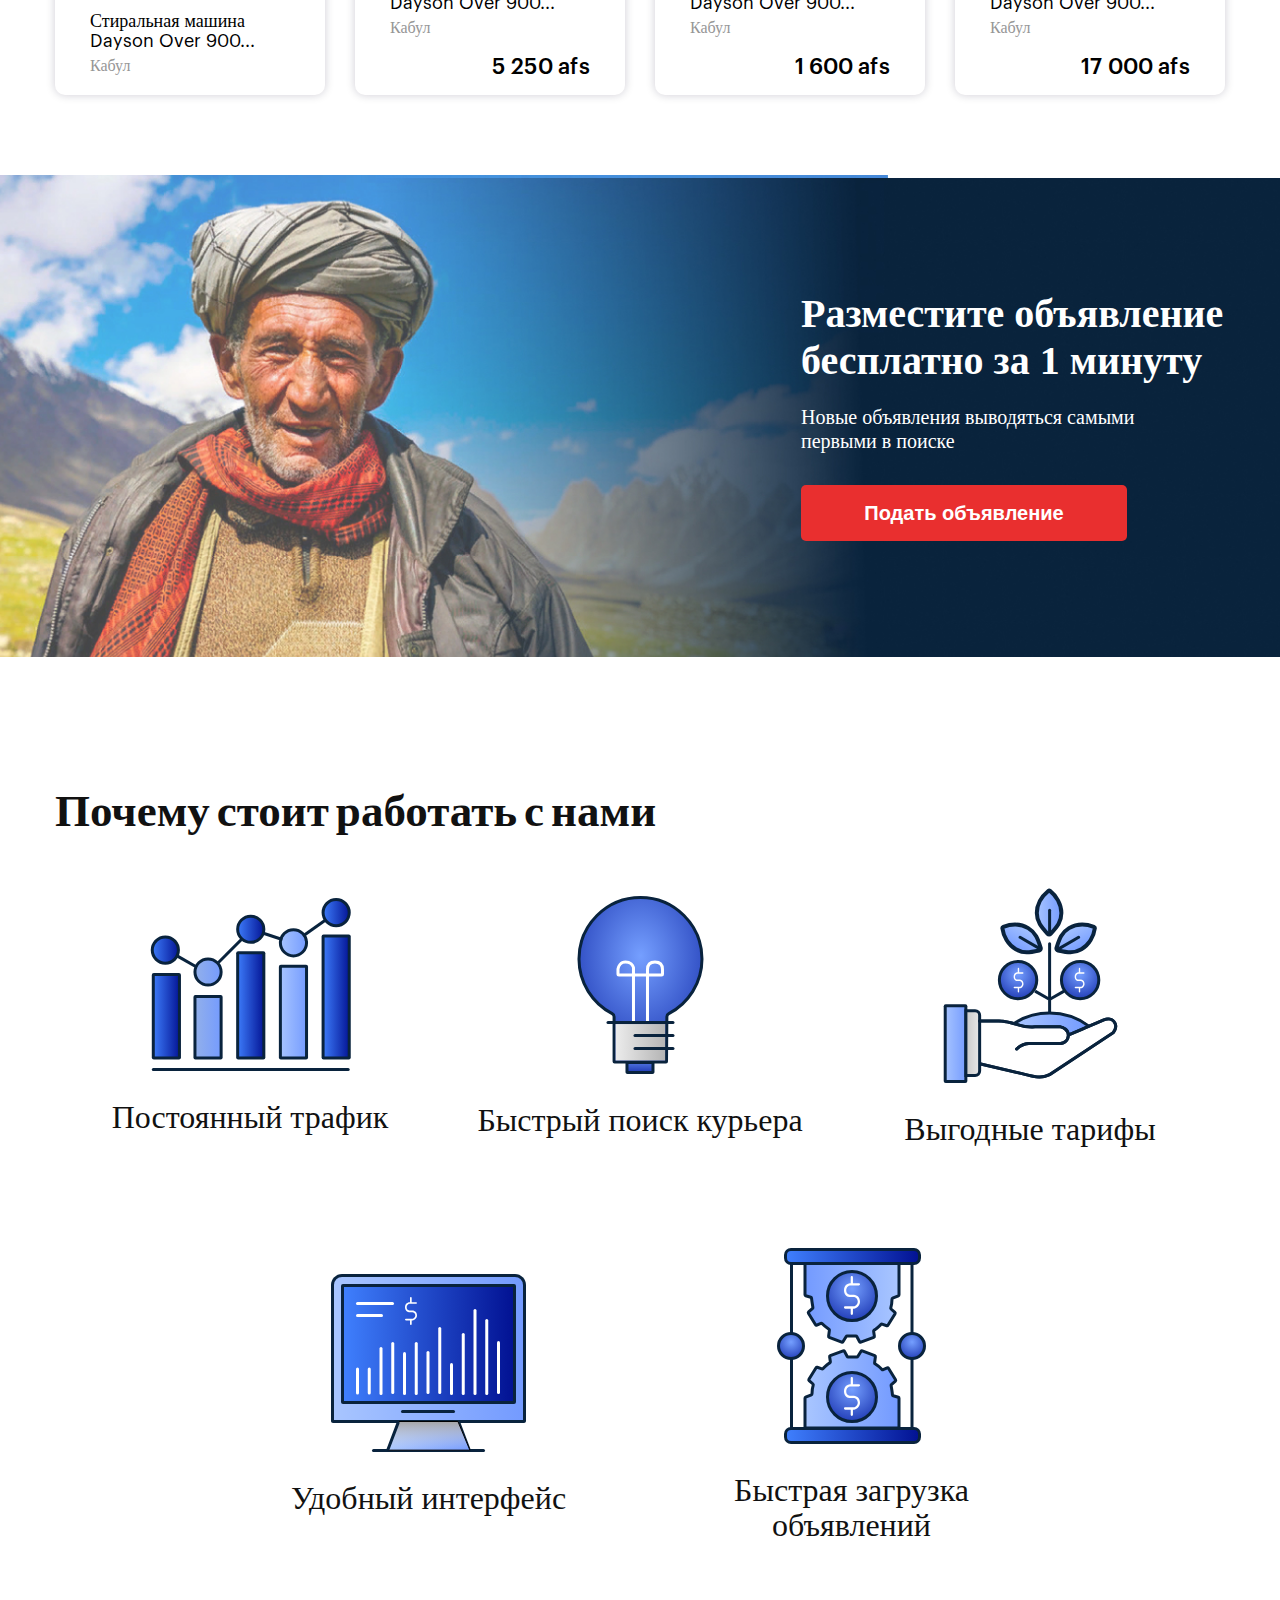
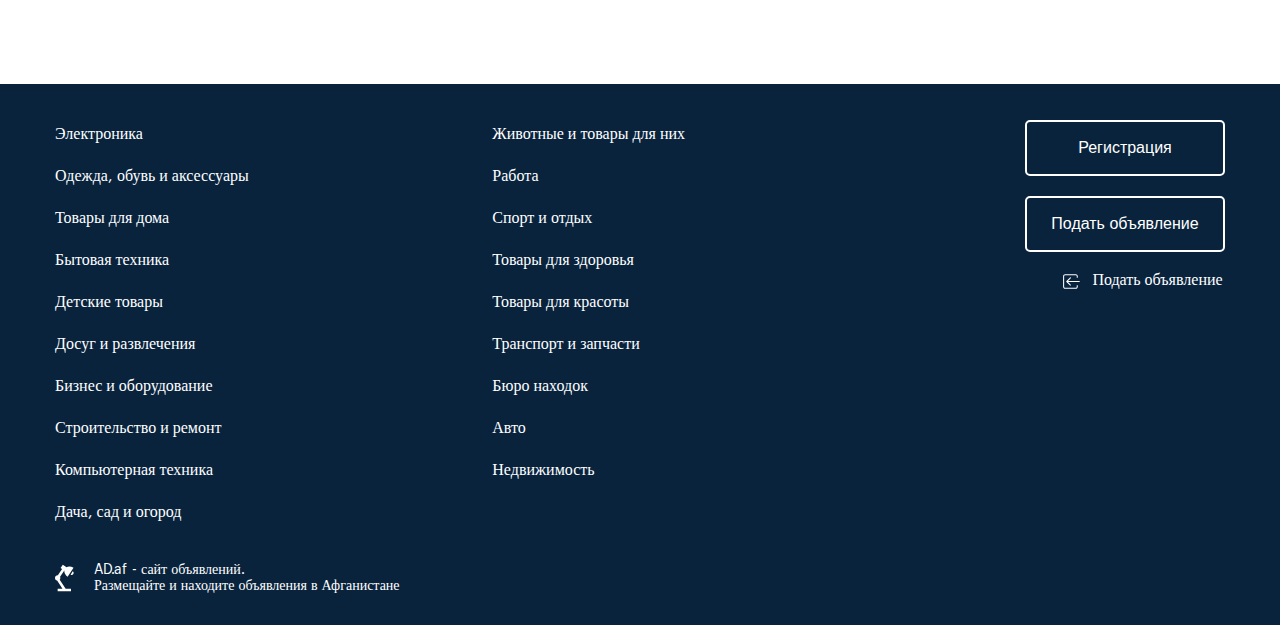
==== commit 03c06693: "Update index.html" ====
--- a/zakazs/index.html
+++ b/zakazs/index.html
@@ -19,7 +19,12 @@
                </a>
             </div>
             <div class="header__button">
-               <a href="#" class="header__button-link">Вход</a>
+               <a href="#" class="header__button-link">
+                  <span class="header__button-arrow">
+                     <img src="images/arrow-left.svg" alt="Стрелка">
+                  </span>
+                  <span>Вход</span>
+               </a>
                <button href="#" class="header__button-btn">Подать объявление</button>
             </div>
          </div>
@@ -59,6 +64,9 @@
             <div class="categories__card">
                <h4 class="categories__card-title">
                   Продажа недвижимости
+                  <span class="categories__card-arrow arrow">
+                     <img src="images/arrow.svg" alt="">
+                  </span>
                </h4>
                <ul class="categories__card-list">
                   <li class="categories__card-item">
@@ -79,6 +87,9 @@
             <div class="categories__card">
                <h4 class="categories__card-title">
                   Аренда недвижимости
+                  <span class="categories__card-arrow arrow">
+                     <img src="images/arrow.svg" alt="">
+                  </span>
                </h4>
                <ul class="categories__card-list">
                   <li class="categories__card-item">
@@ -99,6 +110,9 @@
             <div class="categories__card">
                <h4 class="categories__card-title">
                   Электроника
+                  <span class="categories__card-arrow arrow">
+                     <img src="images/arrow.svg" alt="">
+                  </span>
                </h4>
                <ul class="categories__card-list">
                   <li class="categories__card-item">
@@ -119,6 +133,9 @@
             <div class="categories__card">
                <h4 class="categories__card-title">
                   Аренда недвижимости
+                  <span class="categories__card-arrow arrow">
+                     <img src="images/arrow.svg" alt="">
+                  </span>
                </h4>
                <ul class="categories__card-list">
                   <li class="categories__card-item">
@@ -139,6 +156,9 @@
             <div class="categories__card">
                <h4 class="categories__card-title">
                   Аренда недвижимости
+                  <span class="categories__card-arrow arrow">
+                     <img src="images/arrow.svg" alt="">
+                  </span>
                </h4>
                <ul class="categories__card-list">
                   <li class="categories__card-item">
@@ -159,6 +179,9 @@
             <div class="categories__card">
                <h4 class="categories__card-title">
                   Электроника
+                  <span class="categories__card-arrow arrow">
+                     <img src="images/arrow.svg" alt="">
+                  </span>
                </h4>
                <ul class="categories__card-list">
                   <li class="categories__card-item">
@@ -183,6 +206,9 @@
       <div class="container">
          <h2 class="product__title title">
             Самые просматриваемые
+            <span class="product__title-arrow arrow">
+               <img src="images/arrow-title.svg" alt="">
+            </span>
          </h2>
          <div class="product__items">
             <div class="product__item">
@@ -363,7 +389,12 @@
             <div class="footer__button">
                <button class="footer__button-btn">Регистрация</button>
                <button class="footer__button-btn">Подать объявление</button>
-               <a href="#" class="footer__button-link">Подать объявление</a>
+               <a href="#" class="footer__button-link">
+                  <span class="header__button-arrow">
+                     <img src="images/arrow-left.svg" alt="Стрелка">
+                  </span>
+                  <span>Подать объявление</span>
+               </a>
             </div>
          </div>
          <div class="footer__bottom">
@@ -381,4 +412,4 @@
    </footer>
 </body>
 
-</html>+</html>
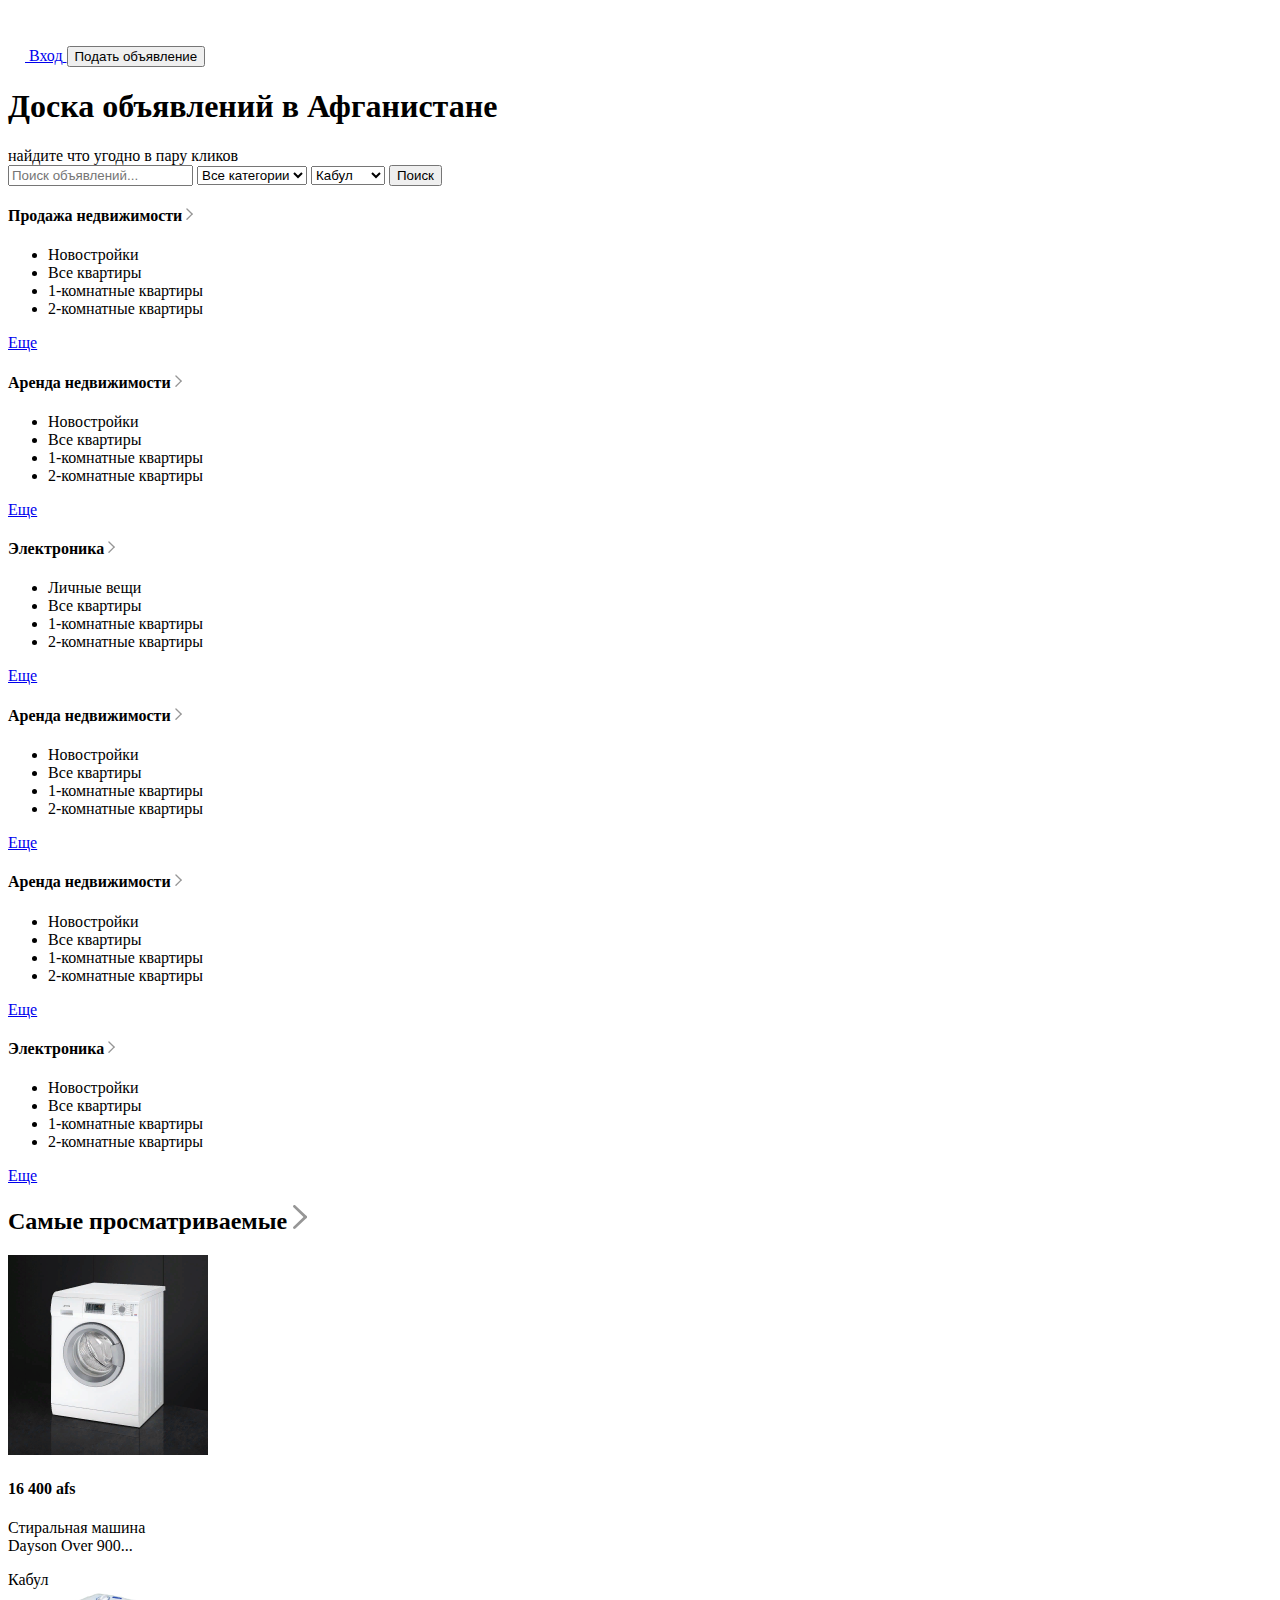
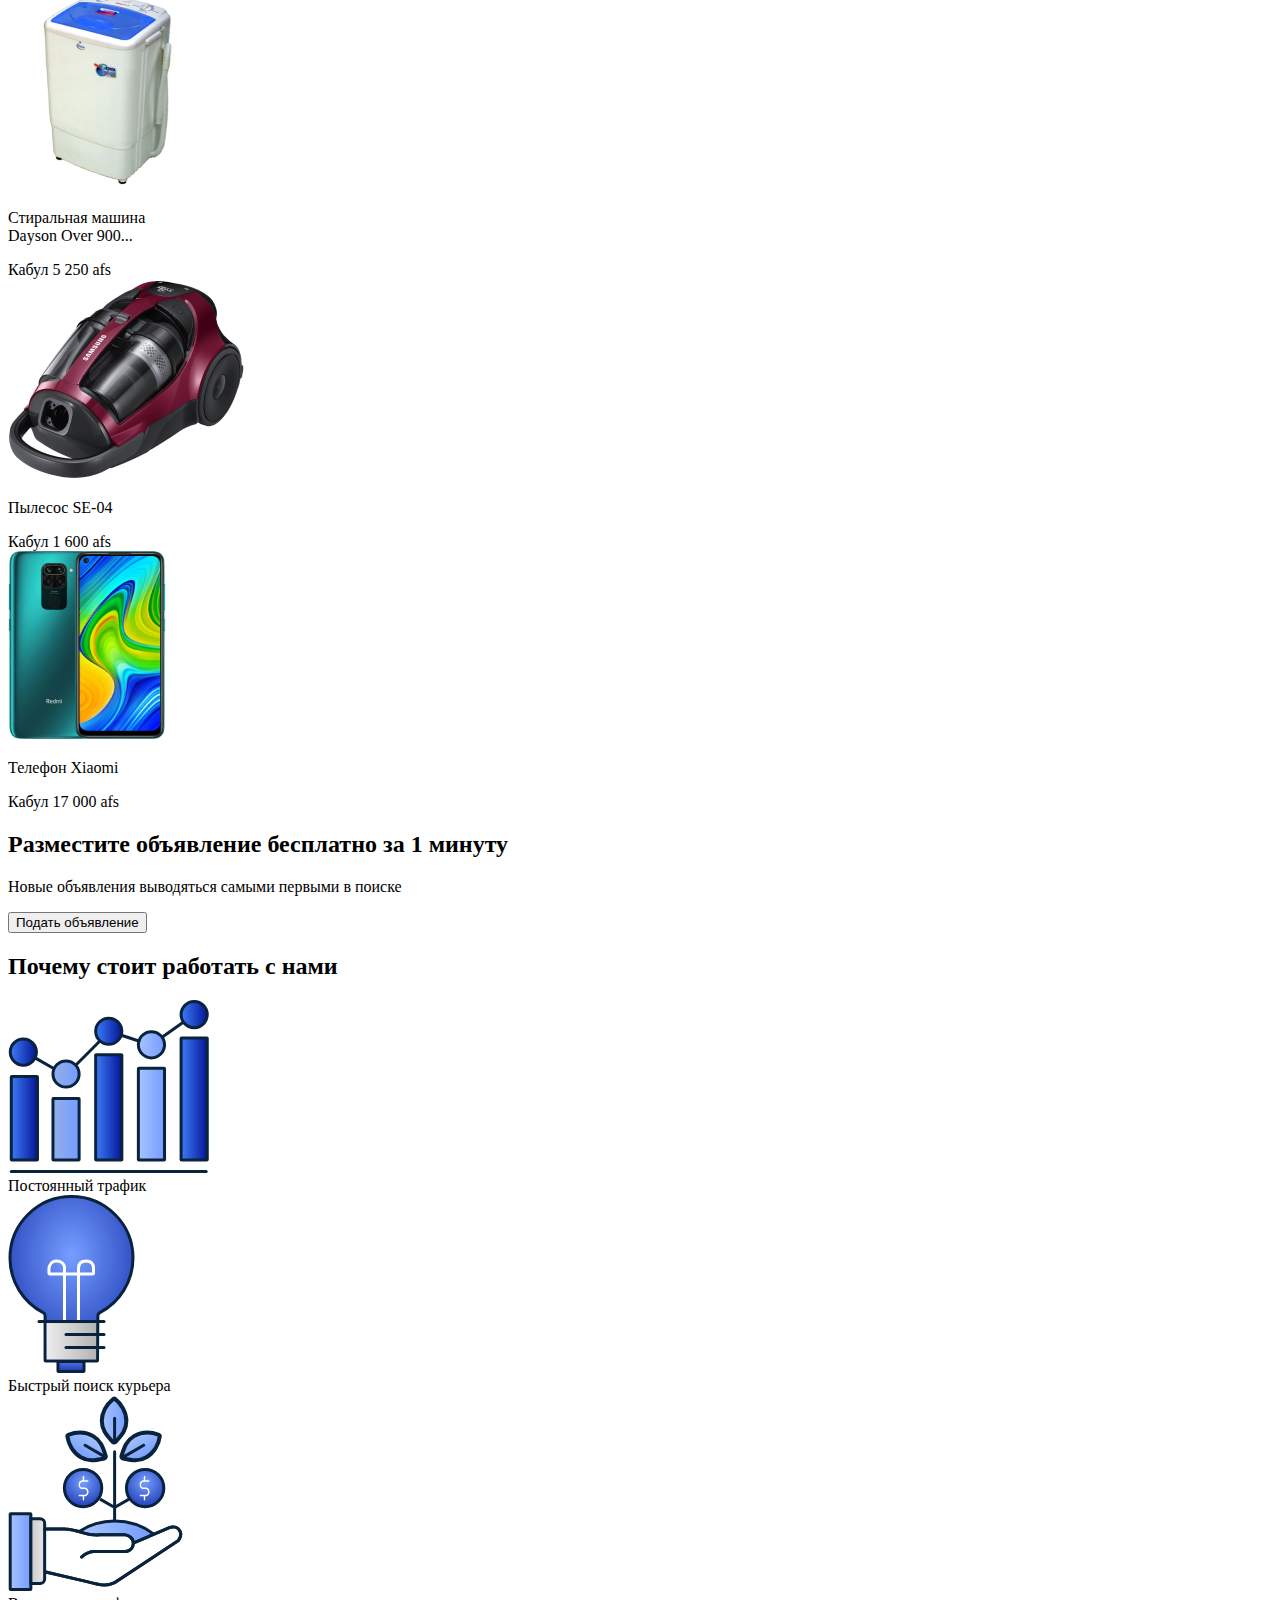
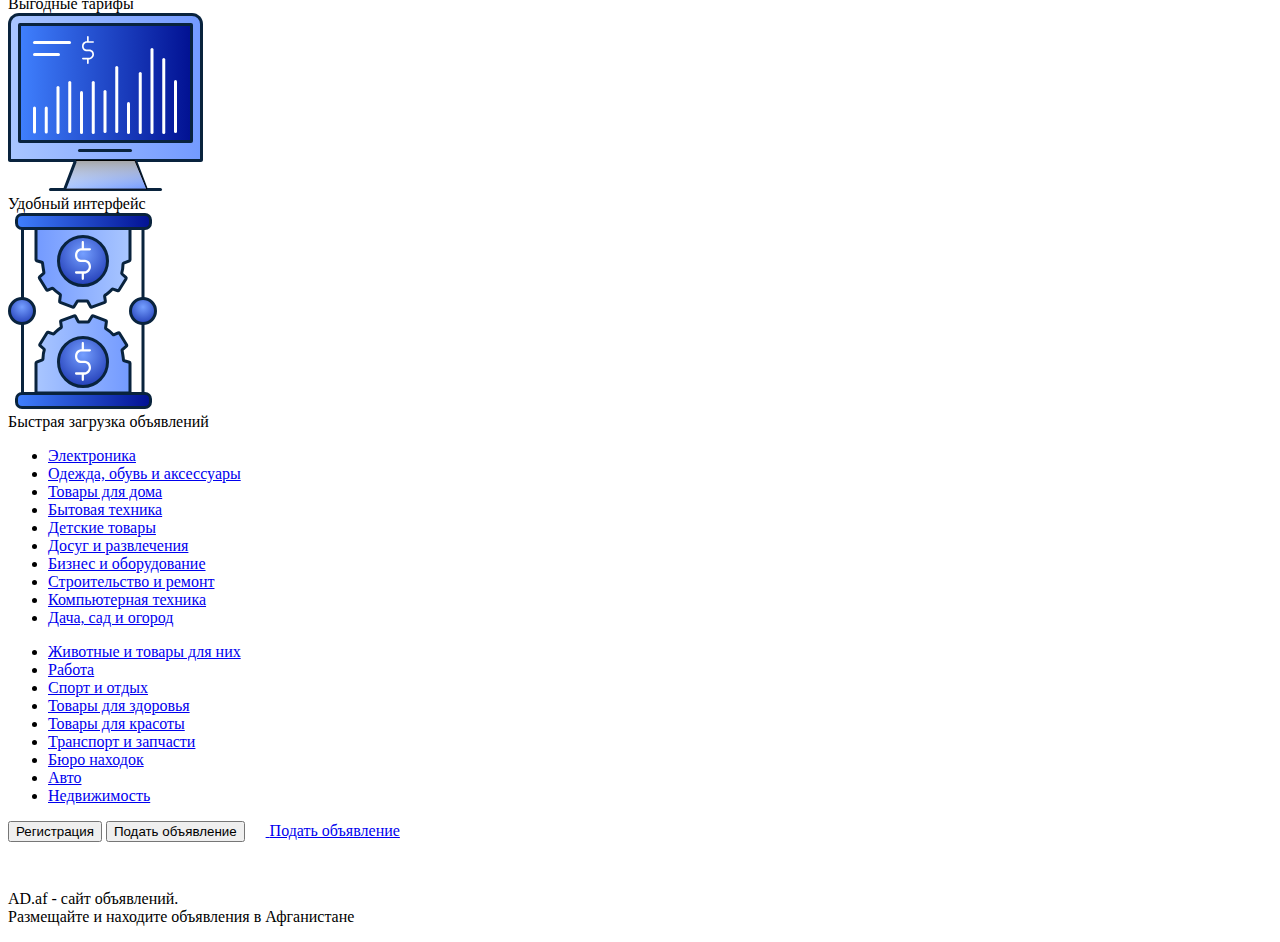
==== commit 8915a98c: "Update index.html" ====
--- a/zakazs/index.html
+++ b/zakazs/index.html
@@ -5,8 +5,12 @@
    <meta charset="UTF-8">
    <meta http-equiv="X-UA-Compatible" content="IE=edge">
    <meta name="viewport" content="width=device-width, initial-scale=1.0">
-   <title>Document</title>
-   <link rel="stylesheet" href="css/style.css">
+   <title>Объявления здесь</title>
+   <link rel="preconnect" href="https://fonts.gstatic.com">
+   <link
+      href="https://fonts.googleapis.com/css2?family=Rubik:ital,wght@0,300;0,400;0,500;0,600;0,700;0,800;0,900;1,300;1,400;1,500;1,600;1,700;1,800;1,900&display=swap"
+      rel="stylesheet">
+   <link rel="stylesheet" href="css/style.min.css">
 </head>
 
 <body>
@@ -45,14 +49,16 @@
                   <option>Fieldset</option>
                   <option>Legend</option>
                </select </div>
-               <select name="header__form-select">
-                  <option>Кабул</option>
-                  <option>Option</option>
-                  <option>Textarea</option>
-                  <option>Label</option>
-                  <option>Fieldset</option>
-                  <option>Legend</option>
-               </select </div>
+               <span class="header__form-span">
+                  <select name="header__form-select">
+                     <option>Кабул</option>
+                     <option>Option</option>
+                     <option>Textarea</option>
+                     <option>Label</option>
+                     <option>Fieldset</option>
+                     <option>Legend</option>
+                  </select </div>
+               </span>
                <button class="header__form-btn" type="submit">Поиск</button>
             </form>
          </div>
@@ -238,7 +244,7 @@
                   <img src="images/product-3.png" alt="Пылесос">
                </div>
                <p class="product__item-text">
-                  Стиральная машина<br>Dayson Over 900...
+                  Пылесос SE-04
                </p>
                <span class="product__item-kabul">Кабул</span>
                <span class="product__item-price">1 600 afs</span>
@@ -248,7 +254,7 @@
                   <img src="images/product-4.png" alt="Телефон">
                </div>
                <p class="product__item-text">
-                  Стиральная машина<br>Dayson Over 900...
+                  Телефон Xiaomi
                </p>
                <span class="product__item-kabul">Кабул</span>
                <span class="product__item-price">17 000 afs</span>
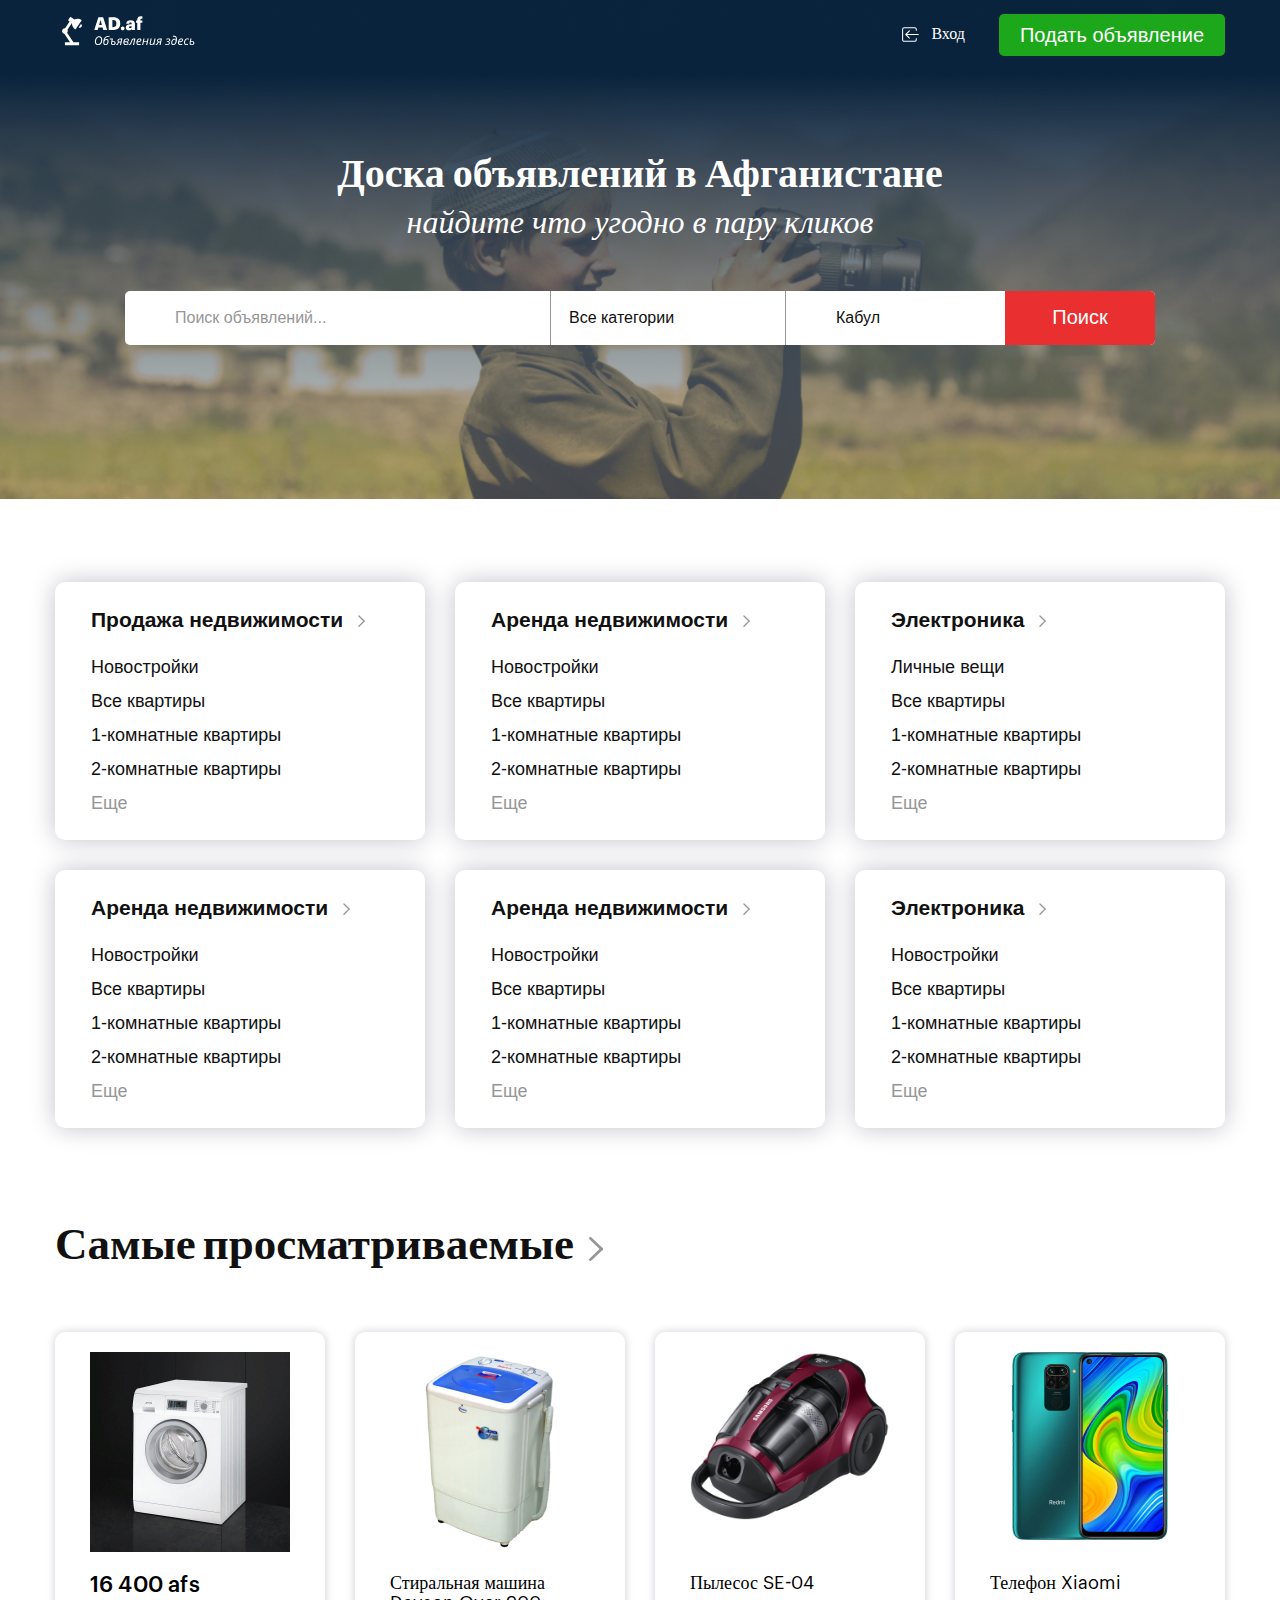
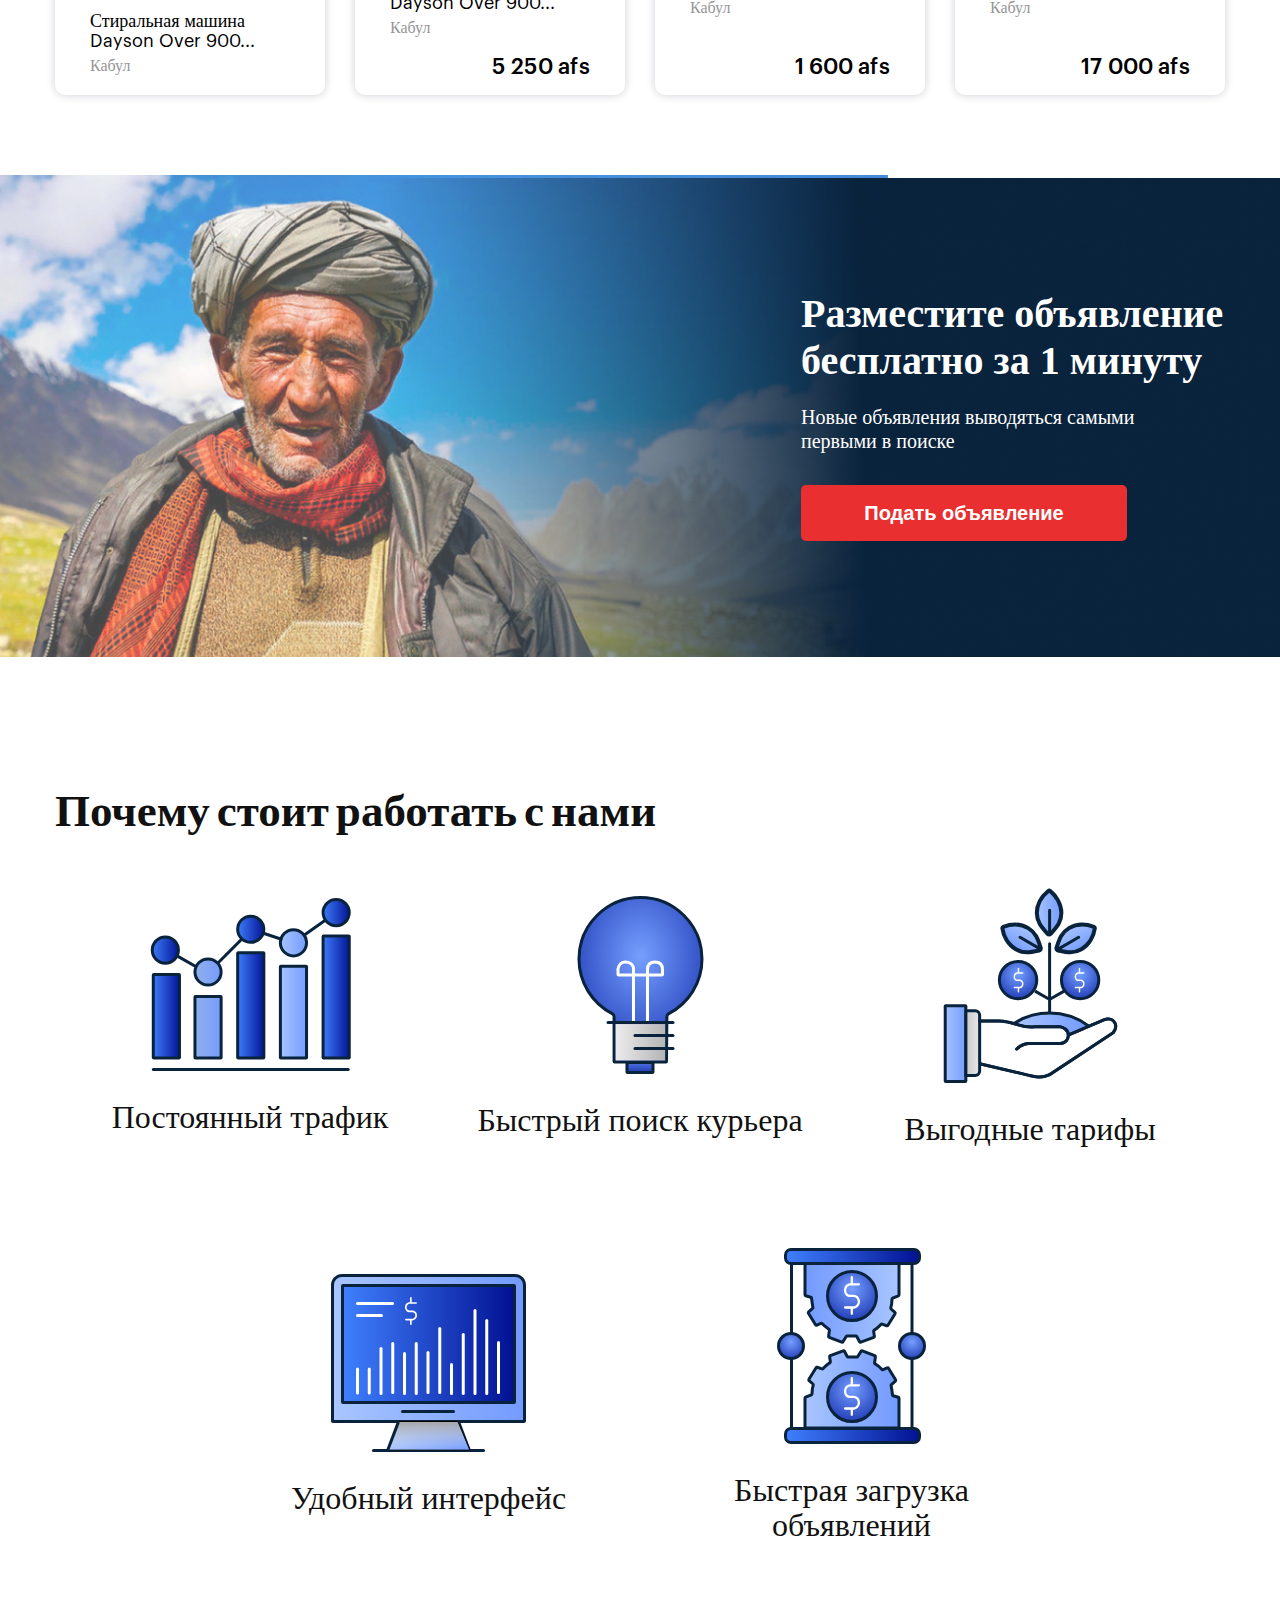
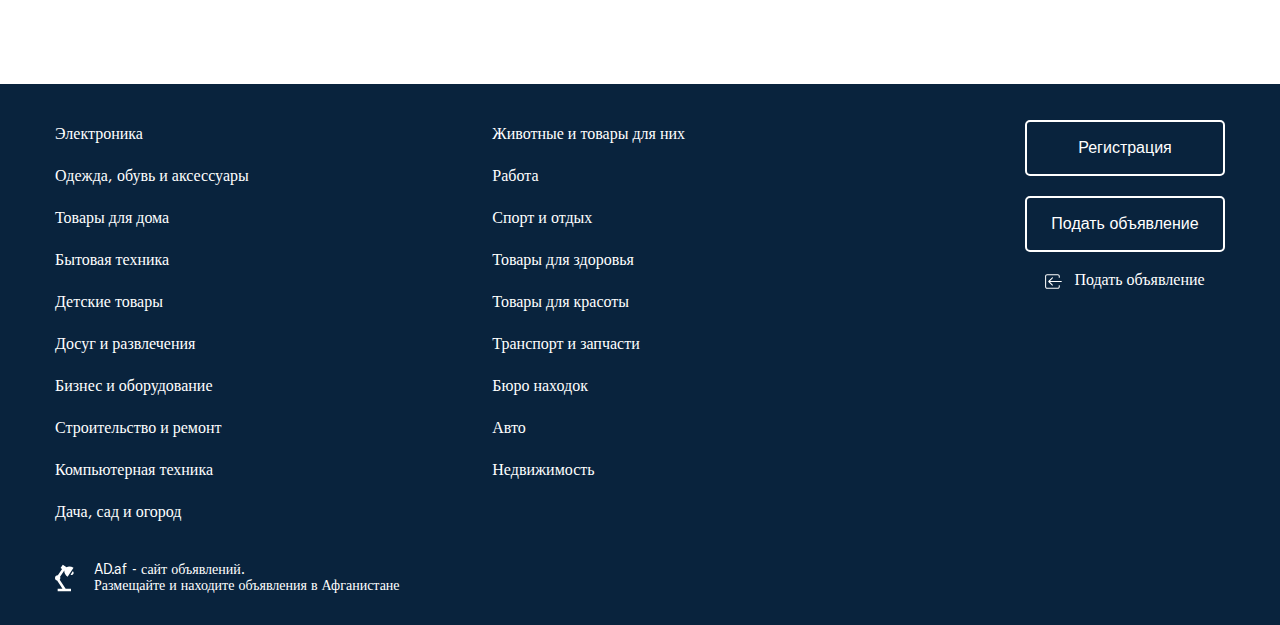
==== commit b19e1a84: "Update index.html" ====
--- a/zakazs/index.html
+++ b/zakazs/index.html
@@ -10,7 +10,7 @@
    <link
       href="https://fonts.googleapis.com/css2?family=Rubik:ital,wght@0,300;0,400;0,500;0,600;0,700;0,800;0,900;1,300;1,400;1,500;1,600;1,700;1,800;1,900&display=swap"
       rel="stylesheet">
-   <link rel="stylesheet" href="css/style.min.css">
+   <link rel="stylesheet" href="css/style.css">
 </head>
 
 <body>
--- a/zakazs/css/style.css
+++ b/zakazs/css/style.css
@@ -0,0 +1 @@
+@font-face{font-family:"Graphik";src:url("../fonts/Graphik-Thin.eot");src:local("Graphik Thin"),local("Graphik-Thin"),url("../fonts/Graphik-Thin.eot?#iefix") format("embedded-opentype"),url("../fonts/Graphik-Thin.woff2") format("woff2"),url("../fonts/Graphik-Thin.woff") format("woff"),url("../fonts/Graphik-Thin.ttf") format("truetype");font-weight:100;font-style:normal}@font-face{font-family:"Graphik";src:url("../fonts/Graphik-ThinItalic.eot");src:local("Graphik Thin Italic"),local("Graphik-ThinItalic"),url("../fonts/Graphik-ThinItalic.eot?#iefix") format("embedded-opentype"),url("../fonts/Graphik-ThinItalic.woff2") format("woff2"),url("../fonts/Graphik-ThinItalic.woff") format("woff"),url("../fonts/Graphik-ThinItalic.ttf") format("truetype");font-weight:100;font-style:italic}@font-face{font-family:"Graphik";src:url("../fonts/Graphik-SuperItalic.eot");src:local("Graphik Super Italic"),local("Graphik-SuperItalic"),url("../fonts/Graphik-SuperItalic.eot?#iefix") format("embedded-opentype"),url("../fonts/Graphik-SuperItalic.woff2") format("woff2"),url("../fonts/Graphik-SuperItalic.woff") format("woff"),url("../fonts/Graphik-SuperItalic.ttf") format("truetype");font-weight:900;font-style:italic}@font-face{font-family:"Graphik";src:url("../fonts/Graphik-Medium.eot");src:local("Graphik Medium"),local("Graphik-Medium"),url("../fonts/Graphik-Medium.eot?#iefix") format("embedded-opentype"),url("../fonts/Graphik-Medium.woff2") format("woff2"),url("../fonts/Graphik-Medium.woff") format("woff"),url("../fonts/Graphik-Medium.ttf") format("truetype");font-weight:500;font-style:normal}@font-face{font-family:"Graphik";src:url("../fonts/Graphik-Black.eot");src:local("Graphik Black"),local("Graphik-Black"),url("../fonts/Graphik-Black.eot?#iefix") format("embedded-opentype"),url("../fonts/Graphik-Black.woff2") format("woff2"),url("../fonts/Graphik-Black.woff") format("woff"),url("../fonts/Graphik-Black.ttf") format("truetype");font-weight:900;font-style:normal}@font-face{font-family:"Graphik";src:url("../fonts/Graphik-Semibold.eot");src:local("Graphik Semibold"),local("Graphik-Semibold"),url("../fonts/Graphik-Semibold.eot?#iefix") format("embedded-opentype"),url("../fonts/Graphik-Semibold.woff2") format("woff2"),url("../fonts/Graphik-Semibold.woff") format("woff"),url("../fonts/Graphik-Semibold.ttf") format("truetype");font-weight:600;font-style:normal}@font-face{font-family:"Graphik";src:url("../fonts/Graphik-Super.eot");src:local("Graphik Super"),local("Graphik-Super"),url("../fonts/Graphik-Super.eot?#iefix") format("embedded-opentype"),url("../fonts/Graphik-Super.woff2") format("woff2"),url("../fonts/Graphik-Super.woff") format("woff"),url("../fonts/Graphik-Super.ttf") format("truetype");font-weight:900;font-style:normal}@font-face{font-family:"Graphik";src:url("../fonts/Graphik-ExtralightItalic.eot");src:local("Graphik Extralight Italic"),local("Graphik-ExtralightItalic"),url("../fonts/Graphik-ExtralightItalic.eot?#iefix") format("embedded-opentype"),url("../fonts/Graphik-ExtralightItalic.woff2") format("woff2"),url("../fonts/Graphik-ExtralightItalic.woff") format("woff"),url("../fonts/Graphik-ExtralightItalic.ttf") format("truetype");font-weight:200;font-style:italic}@font-face{font-family:"Graphik";src:url("../fonts/Graphik-BlackItalic.eot");src:local("Graphik Black Italic"),local("Graphik-BlackItalic"),url("../fonts/Graphik-BlackItalic.eot?#iefix") format("embedded-opentype"),url("../fonts/Graphik-BlackItalic.woff2") format("woff2"),url("../fonts/Graphik-BlackItalic.woff") format("woff"),url("../fonts/Graphik-BlackItalic.ttf") format("truetype");font-weight:900;font-style:italic}@font-face{font-family:"Graphik";src:url("../fonts/Graphik-RegularItalic.eot");src:local("Graphik Regular Italic"),local("Graphik-RegularItalic"),url("../fonts/Graphik-RegularItalic.eot?#iefix") format("embedded-opentype"),url("../fonts/Graphik-RegularItalic.woff2") format("woff2"),url("../fonts/Graphik-RegularItalic.woff") format("woff"),url("../fonts/Graphik-RegularItalic.ttf") format("truetype");font-weight:normal;font-style:italic}@font-face{font-family:"Graphik";src:url("../fonts/Graphik-Light.eot");src:local("Graphik Light"),local("Graphik-Light"),url("../fonts/Graphik-Light.eot?#iefix") format("embedded-opentype"),url("../fonts/Graphik-Light.woff2") format("woff2"),url("../fonts/Graphik-Light.woff") format("woff"),url("../fonts/Graphik-Light.ttf") format("truetype");font-weight:300;font-style:normal}@font-face{font-family:"Graphik";src:url("../fonts/Graphik-Bold.eot");src:local("Graphik Bold"),local("Graphik-Bold"),url("../fonts/Graphik-Bold.eot?#iefix") format("embedded-opentype"),url("../fonts/Graphik-Bold.woff2") format("woff2"),url("../fonts/Graphik-Bold.woff") format("woff"),url("../fonts/Graphik-Bold.ttf") format("truetype");font-weight:bold;font-style:normal}@font-face{font-family:"Graphik";src:url("../fonts/Graphik-Regular.eot");src:local("Graphik Regular"),local("Graphik-Regular"),url("../fonts/Graphik-Regular.eot?#iefix") format("embedded-opentype"),url("../fonts/Graphik-Regular.woff2") format("woff2"),url("../fonts/Graphik-Regular.woff") format("woff"),url("../fonts/Graphik-Regular.ttf") format("truetype");font-weight:normal;font-style:normal}@font-face{font-family:"Graphik";src:url("../fonts/Graphik-BoldItalic.eot");src:local("Graphik Bold Italic"),local("Graphik-BoldItalic"),url("../fonts/Graphik-BoldItalic.eot?#iefix") format("embedded-opentype"),url("../fonts/Graphik-BoldItalic.woff2") format("woff2"),url("../fonts/Graphik-BoldItalic.woff") format("woff"),url("../fonts/Graphik-BoldItalic.ttf") format("truetype");font-weight:bold;font-style:italic}@font-face{font-family:"Graphik";src:url("../fonts/Graphik-SemiboldItalic.eot");src:local("Graphik Semibold Italic"),local("Graphik-SemiboldItalic"),url("../fonts/Graphik-SemiboldItalic.eot?#iefix") format("embedded-opentype"),url("../fonts/Graphik-SemiboldItalic.woff2") format("woff2"),url("../fonts/Graphik-SemiboldItalic.woff") format("woff"),url("../fonts/Graphik-SemiboldItalic.ttf") format("truetype");font-weight:600;font-style:italic}@font-face{font-family:"Graphik";src:url("../fonts/Graphik-LightItalic.eot");src:local("Graphik Light Italic"),local("Graphik-LightItalic"),url("../fonts/Graphik-LightItalic.eot?#iefix") format("embedded-opentype"),url("../fonts/Graphik-LightItalic.woff2") format("woff2"),url("../fonts/Graphik-LightItalic.woff") format("woff"),url("../fonts/Graphik-LightItalic.ttf") format("truetype");font-weight:300;font-style:italic}@font-face{font-family:"Graphik";src:url("../fonts/Graphik-Extralight.eot");src:local("Graphik Extralight"),local("Graphik-Extralight"),url("../fonts/Graphik-Extralight.eot?#iefix") format("embedded-opentype"),url("../fonts/Graphik-Extralight.woff2") format("woff2"),url("../fonts/Graphik-Extralight.woff") format("woff"),url("../fonts/Graphik-Extralight.ttf") format("truetype");font-weight:200;font-style:normal}@font-face{font-family:"Graphik";src:url("../fonts/Graphik-MediumItalic.eot");src:local("Graphik Medium Italic"),local("Graphik-MediumItalic"),url("../fonts/Graphik-MediumItalic.eot?#iefix") format("embedded-opentype"),url("../fonts/Graphik-MediumItalic.woff2") format("woff2"),url("../fonts/Graphik-MediumItalic.woff") format("woff"),url("../fonts/Graphik-MediumItalic.ttf") format("truetype");font-weight:500;font-style:italic}@font-face{font-family:"Rubik";src:local("Rubik Light"),local("Rubik-Light"),url("../fonts/Rubiklight.woff2") format("woff2"),url("../fonts/Rubiklight.woff") format("woff"),url("../fonts/Rubiklight.ttf") format("truetype");font-weight:300;font-style:normal}@font-face{font-family:"Rubik";src:local("Rubik Light Italic"),local("Rubik-LightItalic"),url("../fonts/Rubiklightitalic.woff2") format("woff2"),url("../fonts/Rubiklightitalic.woff") format("woff"),url("../fonts/Rubiklightitalic.ttf") format("truetype");font-weight:300;font-style:italic}@font-face{font-family:"Rubik";src:local("Rubik"),local("Rubik-Regular"),url("../fonts/Rubik.woff2") format("woff2"),url("../fonts/Rubik.woff") format("woff"),url("../fonts/Rubik.ttf") format("truetype");font-weight:400;font-style:normal}@font-face{font-family:"Rubik";src:local("Rubik Italic"),local("Rubik-Italic"),url("../fonts/Rubikitalic.woff2") format("woff2"),url("../fonts/Rubikitalic.woff") format("woff"),url("../fonts/Rubikitalic.ttf") format("truetype");font-weight:400;font-style:italic}@font-face{font-family:"Rubik";src:local("Rubik Medium"),local("Rubik-Medium"),url("../fonts/Rubikmedium.woff2") format("woff2"),url("../fonts/Rubikmedium.woff") format("woff"),url("../fonts/Rubikmedium.ttf") format("truetype");font-weight:500;font-style:normal}@font-face{font-family:"Rubik";src:local("Rubik Medium Italic"),local("Rubik-MediumItalic"),url("../fonts/Rubikmediumitalic.woff2") format("woff2"),url("../fonts/Rubikmediumitalic.woff") format("woff"),url("../fonts/Rubikmediumitalic.ttf") format("truetype");font-weight:500;font-style:italic}@font-face{font-family:"Rubik";src:local("Rubik Bold"),local("Rubik-Bold"),url("../fonts/Rubikbold.woff2") format("woff2"),url("../fonts/Rubikbold.woff") format("woff"),url("../fonts/Rubikbold.ttf") format("truetype");font-weight:700;font-style:normal}@font-face{font-family:"Rubik";src:local("Rubik Bold Italic"),local("Rubik-BoldItalic"),url("../fonts/Rubikbolditalic.woff2") format("woff2"),url("../fonts/Rubikbolditalic.woff") format("woff"),url("../fonts/Rubikbolditalic.ttf") format("truetype");font-weight:700;font-style:italic}@font-face{font-family:"Rubik";src:local("Rubik Black"),local("Rubik-Black"),url("../fonts/Rubikblack.woff2") format("woff2"),url("../fonts/Rubikblack.woff") format("woff"),url("../fonts/Rubikblack.ttf") format("truetype");font-weight:900;font-style:normal}@font-face{font-family:"Rubik";src:local("Rubik Black Italic"),local("Rubik-BlackItalic"),url("../fonts/Rubikblackitalic.woff2") format("woff2"),url("../fonts/Rubikblackitalic.woff") format("woff"),url("../fonts/Rubikblackitalic.ttf") format("truetype");font-weight:900;font-style:italic}html,body,div,span,applet,object,iframe,h1,h2,h3,h4,h5,h6,p,blockquote,pre,a,abbr,acronym,address,big,cite,code,del,dfn,em,img,ins,kbd,q,s,samp,small,strike,strong,sub,sup,tt,var,b,u,i,center,dl,dt,dd,ol,ul,li,fieldset,form,label,legend,table,caption,tbody,tfoot,thead,tr,th,td,article,aside,canvas,details,embed,figure,figcaption,footer,header,hgroup,menu,nav,output,ruby,section,summary,time,mark,audio,video{margin:0;padding:0;border:0;font-size:100%;font:inherit;vertical-align:baseline}:focus{outline:0}article,aside,details,figcaption,figure,footer,header,hgroup,menu,nav,section{display:block}body{line-height:1}ol,ul{list-style:none}blockquote,q{quotes:none}blockquote:before,blockquote:after,q:before,q:after{content:"";content:none}table{border-collapse:collapse;border-spacing:0}input[type="search"]::-webkit-search-cancel-button,input[type="search"]::-webkit-search-decoration,input[type="search"]::-webkit-search-results-button,input[type="search"]::-webkit-search-results-decoration{-webkit-appearance:none;-moz-appearance:none}input[type="search"]{-webkit-appearance:none;-moz-appearance:none;-webkit-box-sizing:content-box;box-sizing:content-box}textarea{overflow:auto;vertical-align:top;resize:vertical}audio,canvas,video{display:inline-block;*display:inline;*zoom:1;max-width:100%}audio:not([controls]){display:none;height:0}[hidden]{display:none}html{font-size:100%;-webkit-text-size-adjust:100%;-ms-text-size-adjust:100%}a:focus{outline:thin dotted}a:active,a:hover{outline:0}img{border:0;-ms-interpolation-mode:bicubic}figure{margin:0}form{margin:0}fieldset{border:1px solid #c0c0c0;margin:0 2px;padding:0.35em 0.625em 0.75em}legend{border:0;padding:0;white-space:normal;*margin-left:-7px}button,input,select,textarea{font-size:100%;margin:0;vertical-align:baseline;*vertical-align:middle}button,input{line-height:normal}button,select{text-transform:none}button,html input[type="button"],input[type="reset"],input[type="submit"]{-webkit-appearance:button;cursor:pointer;*overflow:visible}button[disabled],html input[disabled]{cursor:default}input[type="checkbox"],input[type="radio"]{-webkit-box-sizing:border-box;box-sizing:border-box;padding:0;*height:13px;*width:13px}input[type="search"]{-webkit-appearance:textfield;-webkit-box-sizing:content-box;box-sizing:content-box}input[type="search"]::-webkit-search-cancel-button,input[type="search"]::-webkit-search-decoration{-webkit-appearance:none}button::-moz-focus-inner,input::-moz-focus-inner{border:0;padding:0}textarea{overflow:auto;vertical-align:top}table{border-collapse:collapse;border-spacing:0}html,button,input,select,textarea{color:#222}::-moz-selection{background:#b3d4fc;text-shadow:none}::selection{background:#b3d4fc;text-shadow:none}img{vertical-align:middle}fieldset{border:0;margin:0;padding:0}textarea{resize:vertical}.chromeframe{margin:0.2em 0;background:#ccc;color:#000;padding:0.2em 0}html{-webkit-box-sizing:border-box;box-sizing:border-box}*,*::before,*::after{-webkit-box-sizing:inherit;box-sizing:inherit}body{margin:0;padding:0;font-size:16px;font-weight:400;color:#111111;font-family:"Graphik"}a{text-decoration:none;display:inline-block;color:inherit}select,button,input{border:0;background:0;outline:0;color:inherit}.title{font-family:"Graphik";font-weight:900;font-size:45px;line-height:111%}.header__form-select{width:800px}.wrapper{overflow:hidden}.container{margin:0 auto;padding:0 15px;max-width:1200px}.header{padding:14px 0 154px 0;background:url(../images/header-bg.jpg) no-repeat center top/cover;color:#fff}.header__top{display:-webkit-box;display:-ms-flexbox;display:flex;-ms-flex-wrap:wrap;flex-wrap:wrap;-webkit-box-pack:justify;-ms-flex-pack:justify;justify-content:space-between;margin-bottom:96px}.header__button{display:-webkit-box;display:-ms-flexbox;display:flex;-webkit-box-align:center;-ms-flex-align:center;align-items:center;font-size:16px;line-height:112%}.header__button-link{margin-right:34px}.header__button-arrow{margin-right:8px}.header__button-btn{font-size:20px;line-height:110%;min-height:40px;background:#1da81b;border-radius:5px;padding:10px 21px 10px 21px;-webkit-transition:all 0.4s linear;-o-transition:all 0.4s linear;transition:all 0.4s linear}.header__button-btn:hover{background:#1b951a}.header__content{width:100%;max-width:1030px;margin:0 auto;text-align:center}.header__title{font-weight:700;font-size:40px;line-height:110%;margin-bottom:10px}.header__subtitle{font-style:italic;font-weight:300;font-size:32px;line-height:110%}.header__form{display:-webkit-box;display:-ms-flexbox;display:flex;-webkit-box-align:center;-ms-flex-align:center;align-items:center;height:54px;color:#111;-moz-text-align-last:left;text-align-last:left;background:#ffffff;height:54px;border-radius:5px;margin-top:50px}.header__form select{width:100%;max-width:220px;padding:18px 16px 18px 50px;border-left:1px solid #969696;font-size:16px;height:54px;-webkit-appearance:none;-moz-appearance:none;appearance:none;line-height:18px;background-image:url(../images/arrow-bottom.svg);background-repeat:no-repeat;background-position:right;margin-right:15px}.header__form select:nth-child(2){padding-left:18px}.header__form-span{width:100%;max-width:220px;height:54px;display:block;padding-right:16px;background:#ffffff;background-image:url(../images/location.svg) !important;background-repeat:no-repeat !important;background-position:18px 14px !important}.header__form-input{width:100%;max-width:440px;background-image:url(../images/search.svg) !important;background-repeat:no-repeat !important;background-position:18px 12px !important;padding:15px 15px 15px 50px}.header__form-input::-webkit-input-placeholder{font-size:16px;line-height:18px;color:#969696}.header__form-input::-moz-placeholder{font-size:16px;line-height:18px;color:#969696}.header__form-input:-ms-input-placeholder{font-size:16px;line-height:18px;color:#969696}.header__form-input::-ms-input-placeholder{font-size:16px;line-height:18px;color:#969696}.header__form-input::placeholder{font-size:16px;line-height:18px;color:#969696}.header__form-btn{width:100%;max-width:150px;height:54px;display:-webkit-box;display:-ms-flexbox;display:flex;-webkit-box-pack:center;-ms-flex-pack:center;justify-content:center;font-size:20px;line-height:110%;background:#e92f2f;color:#fff;border-radius:0px 5px 5px 0px;-webkit-transition:all 0.4s linear;-o-transition:all 0.4s linear;transition:all 0.4s linear;padding:15px 40px}.header__form-btn:hover{background:#e92f2f}.advertising{font-family:Rubik;position:relative;padding:116px 0;background:url(../images/fonu.jpg) no-repeat center top/cover;color:#fff;margin-bottom:24px}.advertising::before{background:-webkit-gradient(linear, left top, left bottom, from(#ff4545), to(#e92f2f));background:-o-linear-gradient(top, #ff4545 0%, #e92f2f 100%);background:linear-gradient(180deg, #ff4545 0%, #e92f2f 100%);position:absolute;width:100%;height:100%}.advertising__item{width:100%;max-width:424px;margin-left:auto}.advertising__title{font-weight:700;font-size:40px;line-height:117%;margin-bottom:20px}.advertising__text{width:100%;max-width:386px;font-size:20px;line-height:120%;margin-bottom:32px}.advertising__btn{width:100%;max-width:326px;min-height:54px;font-weight:700;font-size:20px;line-height:120%;background:#e92f2f;border-radius:5px;-webkit-transition:all 0.4s linear;-o-transition:all 0.4s linear;transition:all 0.4s linear;padding:16px 57px}.advertising__btn:hover{background:#cd3232}.product{padding-bottom:50px}.product__title{display:-webkit-box;display:-ms-flexbox;display:flex;-webkit-box-align:center;-ms-flex-align:center;align-items:center;margin-bottom:60px}.product__title-arrow{margin:4px 0 0 15px}.product__items{display:-webkit-box;display:-ms-flexbox;display:flex;-ms-flex-wrap:wrap;flex-wrap:wrap;-webkit-box-pack:justify;-ms-flex-pack:justify;justify-content:space-between}.product__item{width:100%;max-width:270px;min-height:350px;display:-webkit-box;display:-ms-flexbox;display:flex;-webkit-box-orient:vertical;-webkit-box-direction:normal;-ms-flex-direction:column;flex-direction:column;color:#000;background:#ffffff;-webkit-box-shadow:0px 0px 10px rgba(15,12,45,0.2);box-shadow:0px 0px 10px rgba(15,12,45,0.2);border-radius:10px;padding:20px 35px 15px 35px;margin-bottom:30px}.product__item span{display:-webkit-box;display:-ms-flexbox;display:flex}.product__item-images{text-align:center;margin-bottom:22px;min-height:200px}.product__item-images img{max-width:100%}.product__item-title{font-weight:500;font-size:22px;line-height:109%;margin-bottom:14px}.product__item-text{font-size:18px;line-height:111%;margin-bottom:6px}.product__item-kabul{font-size:16px;line-height:112%;color:#969696;margin-bottom:4px}.product__item-price{-webkit-box-pack:end;-ms-flex-pack:end;justify-content:flex-end;margin-top:auto;font-weight:500;font-size:22px;line-height:109%}.categories{font-family:"Rubik", sans-serif;padding:83px 0 60px 0}.categories__cards{display:-webkit-box;display:-ms-flexbox;display:flex;-ms-flex-wrap:wrap;flex-wrap:wrap;-webkit-box-pack:justify;-ms-flex-pack:justify;justify-content:space-between}.categories__card{width:100%;max-width:370px;min-height:258px;background:#ffffff;-webkit-box-shadow:0px 0px 25px rgba(15,12,45,0.25);box-shadow:0px 0px 25px rgba(15,12,45,0.25);border-radius:10px;padding:26px 38px 26px 36px;margin-bottom:30px}.categories__card-title{width:100%;max-width:296px;display:-webkit-box;display:-ms-flexbox;display:flex;-webkit-box-align:center;-ms-flex-align:center;align-items:center;font-weight:700;font-size:21px;line-height:119%;margin-bottom:24px}.categories__card-arrow{margin-left:15px}.categories__card-item{font-size:18px;line-height:116%;margin-bottom:13px}.categories__card-item:last-child{margin-bottom:0}.categories__card-link{color:#969696;font-size:18px;line-height:116%;-webkit-transition:all 0.4s linear;-o-transition:all 0.4s linear;transition:all 0.4s linear;margin-top:13px}.categories__card-link:hover{color:#515151}.benefits{padding:106px 0 100px 0}.benefits__title{margin-bottom:50px}.benefits__items{display:-webkit-box;display:-ms-flexbox;display:flex;-ms-flex-wrap:wrap;flex-wrap:wrap;-webkit-box-align:center;-ms-flex-align:center;align-items:center;text-align:center;-webkit-box-pack:justify;-ms-flex-pack:justify;justify-content:space-between}.benefits__items:last-child{width:100%;max-width:846px;margin:60px auto 0 auto}.benefits__item{width:100%;max-width:330px;font-size:32px;line-height:109%;margin:0 auto 40px auto}.benefits__item-images{margin-bottom:30px}.benefits__item-text{font-size:32px;line-height:110%}.footer{padding:36px 0 30px 0;color:#fff;background:#09233d}.footer__top{display:-webkit-box;display:-ms-flexbox;display:flex;-ms-flex-wrap:wrap;flex-wrap:wrap;-webkit-box-pack:justify;-ms-flex-pack:justify;justify-content:space-between;margin-bottom:36px}.footer__menu{width:100%;max-width:630px;display:-webkit-box;display:-ms-flexbox;display:flex;-ms-flex-wrap:wrap;flex-wrap:wrap;-webkit-box-pack:justify;-ms-flex-pack:justify;justify-content:space-between;margin-right:60px}.footer__menu-list{margin-right:60px}.footer__menu-list:last-child{margin-right:0}.footer__menu-item{margin-bottom:14px}.footer__menu-item:last-child{margin-bottom:0}.footer__menu-link{font-size:16px;line-height:175%;-webkit-transition:all 0.4s linear;-o-transition:all 0.4s linear;transition:all 0.4s linear}.footer__menu-link:hover{opacity:0.7}.footer__button{width:100%;max-width:200px;display:-webkit-box;display:-ms-flexbox;display:flex;-webkit-box-orient:vertical;-webkit-box-direction:normal;-ms-flex-direction:column;flex-direction:column;text-align:center}.footer__button-btn{font-size:16px;line-height:175%;padding:12px 20px;border:2px solid #ffffff;-webkit-box-sizing:border-box;box-sizing:border-box;border-radius:5px;-webkit-transition:all 0.4s linear;-o-transition:all 0.4s linear;transition:all 0.4s linear;margin-bottom:20px}.footer__button-btn:hover{background:#fff;color:#000}.footer__button-link{position:relative;-webkit-transition:all 0.4s linear;-o-transition:all 0.4s linear;transition:all 0.4s linear}.footer__button-link:hover{opacity:0.7}.footer__bottom{display:-webkit-box;display:-ms-flexbox;display:flex;-webkit-box-align:center;-ms-flex-align:center;align-items:center}.footer__logo{margin-right:20px}.footer__text{width:100%;max-width:360px;font-size:14px;line-height:116%}@media (max-width: 1170px){.categories__card{margin-bottom:10px}.product__item{margin:10px;max-width:31%}}@media (max-width: 1155px){.categories__card{max-width:49%;margin-bottom:16px}}@media (max-width: 911px){.footer__top{-webkit-box-orient:vertical;-webkit-box-direction:normal;-ms-flex-direction:column;flex-direction:column}.footer__menu{margin:0 0 30px 0}}@media (max-width: 886px){.product__item{max-width:47%}}@media (max-width: 725px){.categories__card{max-width:100%}}@media (max-width: 696px){.product__item{max-width:100%;margin:10px auto 10px}.categories,.benefits{padding:30px 0 14px 0}.product__title{margin-bottom:20px}.advertising__item{margin:0 auto}.advertising__item{text-align:center}.advertising__title{margin-bottom:16px}.advertising__text{margin:0 auto 16px auto}.header__form{width:100%;max-width:500px;-webkit-box-orient:vertical;-webkit-box-direction:normal;-ms-flex-direction:column;flex-direction:column;background:0;margin:25px auto}.header__form select{max-width:100%;background:#ffffff;margin-right:0;margin-bottom:5px}.header__form select:nth-child(1){padding:0;border-left:0}.header__form-span{max-width:100%;background:#fff;padding-left:50px}.header__form-input{background:#fff;max-width:100%;margin-bottom:5px}.header__form-btn{max-width:100%;border-radius:0}.header{padding-bottom:184px}}@media (max-width: 500px){.categories__card-title,.product__item-price,.header__btn{font-size:18px}.header__form-input::-webkit-input-placeholder{font-size:16px}.header__form-input::-moz-placeholder{font-size:16px}.header__form-input:-ms-input-placeholder{font-size:16px}.header__form-input::-ms-input-placeholder{font-size:16px}.categories__card-item,.product__item-text,.categories__card-link,.advertising__text,.advertising__btn,.header__form-input::placeholder,.header__form select,.header__form-btn{font-size:16px}.product__item-kabul{font-size:14px}.title,.advertising__title{font-size:36px !important}.benefits__item-text{font-size:20px}.benefits__items:last-child{margin:0}.footer__button{max-width:100%}.header__top{margin-bottom:20px}.header__button-btn{width:80%}.header__title{font-size:38px}.header__subtitle{font-size:28px}.header__top{-webkit-box-orient:vertical;-webkit-box-direction:normal;-ms-flex-direction:column;flex-direction:column;text-align:center}.header__button{-webkit-box-orient:vertical;-webkit-box-direction:normal;-ms-flex-direction:column;flex-direction:column;-webkit-box-pack:center;-ms-flex-pack:center;justify-content:center}.header__button-link{margin-right:0;margin:15px 0}.arrow{display:none}}@media (max-width: 425px){.title,.advertising__title{font-size:32px}.header__title{font-size:36px}.header__subtitle{font-size:26px}.header__button-btn{width:100%}}@media (max-width: 375px){.title,.advertising__title{font-size:25px !important}.header__title{font-size:30px}.header__subtitle{font-size:20px}}html{-webkit-box-sizing:border-box;box-sizing:border-box}*,*::before,*::after{-webkit-box-sizing:inherit;box-sizing:inherit}body{margin:0;padding:0;font-size:16px;font-weight:400;color:#111111;font-family:"Graphik"}a{text-decoration:none;display:inline-block;color:inherit}select,button,input{border:0;background:0;outline:0;color:inherit}.title{font-family:"Graphik";font-weight:900;font-size:45px;line-height:111%}.header__form-select{width:800px}.wrapper{overflow:hidden}.container{margin:0 auto;padding:0 15px;max-width:1200px}
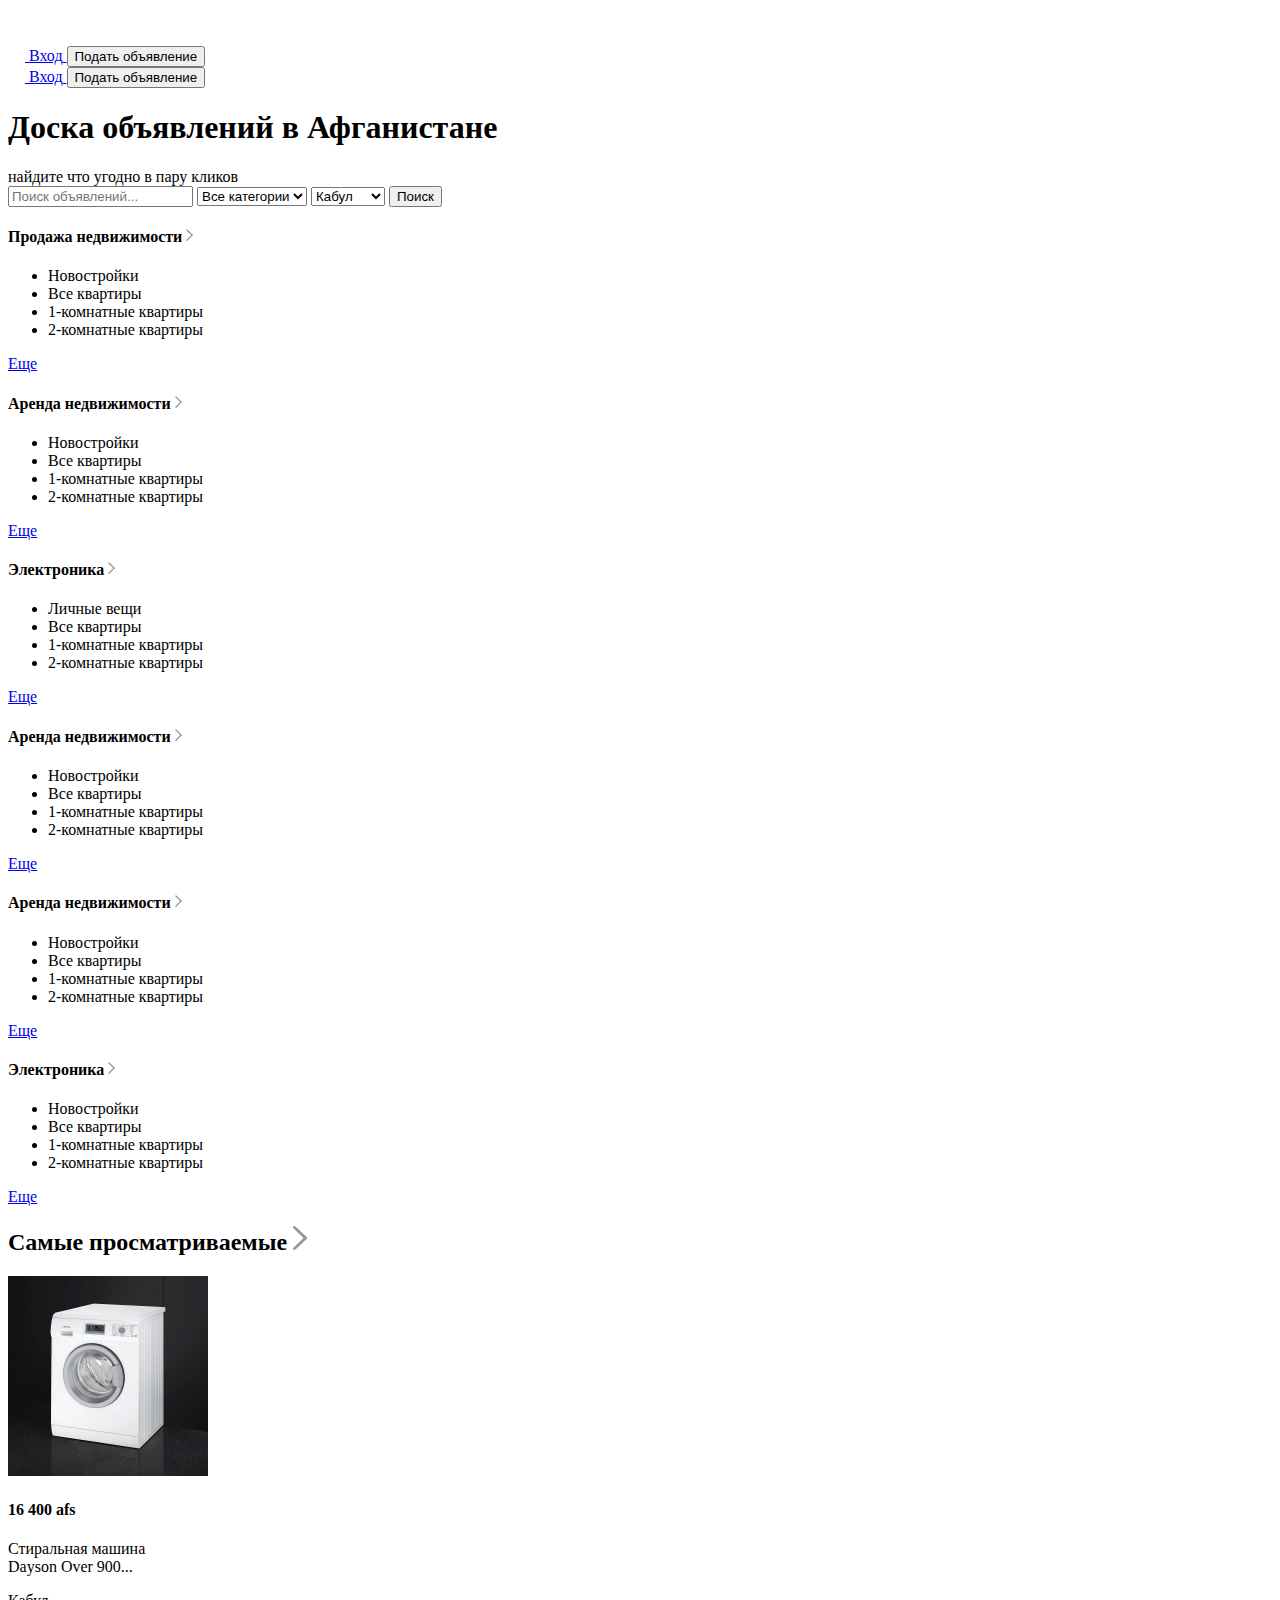
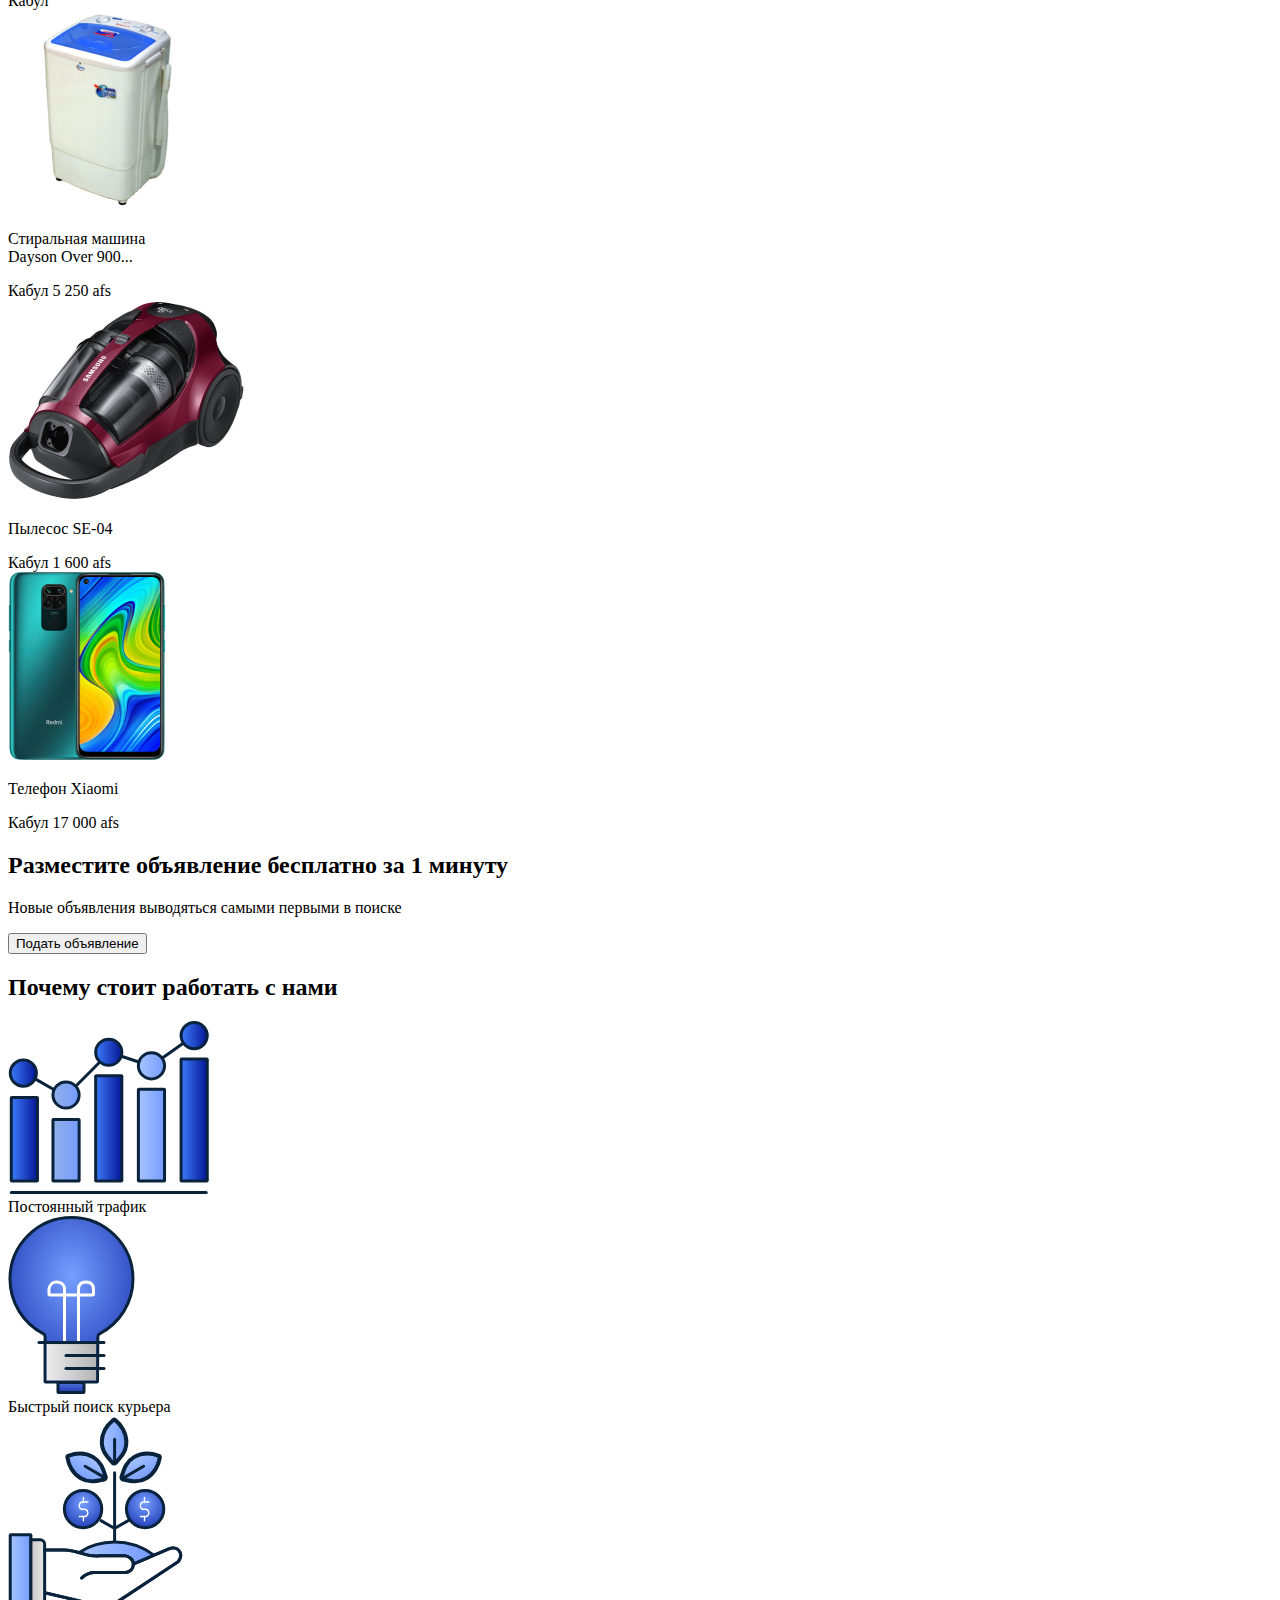
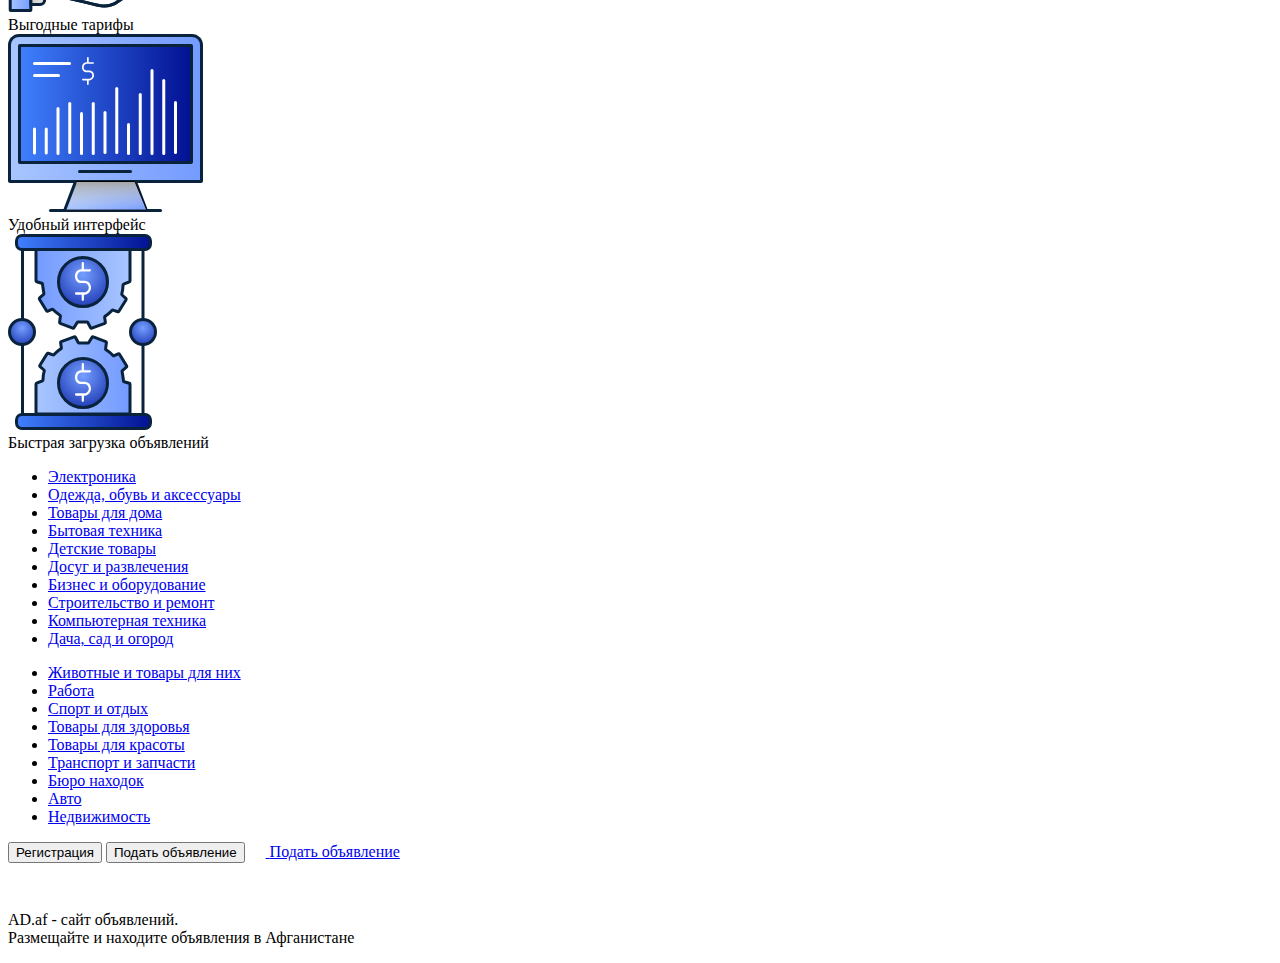
==== commit 21b978ea: "Update index.html" ====
--- a/zakazs/index.html
+++ b/zakazs/index.html
@@ -5,12 +5,13 @@
    <meta charset="UTF-8">
    <meta http-equiv="X-UA-Compatible" content="IE=edge">
    <meta name="viewport" content="width=device-width, initial-scale=1.0">
-   <title>Объявления здесь</title>
+   <title>Document</title>
    <link rel="preconnect" href="https://fonts.gstatic.com">
    <link
       href="https://fonts.googleapis.com/css2?family=Rubik:ital,wght@0,300;0,400;0,500;0,600;0,700;0,800;0,900;1,300;1,400;1,500;1,600;1,700;1,800;1,900&display=swap"
       rel="stylesheet">
-   <link rel="stylesheet" href="css/style.css">
+   <link rel="stylesheet" href="css/font.css">
+   <link rel="stylesheet" href="css/style.min.css">
 </head>
 
 <body>
@@ -31,6 +32,13 @@
                </a>
                <button href="#" class="header__button-btn">Подать объявление</button>
             </div>
+            <a href="#" class="header__button-link mobail">
+               <span class="header__button-arrow">
+                  <img src="images/arrow-left.svg" alt="Стрелка">
+               </span>
+               <span>Вход</span>
+            </a>
+            <button href="#" class="header__button-btn mobail">Подать объявление</button>
          </div>
          <div class="header__content">
             <h1 class="header__title">
@@ -41,14 +49,16 @@
             </span>
             <form class="header__form">
                <input class="header__form-input" placeholder="Поиск объявлений...">
-               <select name="header__form-select">
-                  <option>Все категории</option>
-                  <option>Option</option>
-                  <option>Textarea</option>
-                  <option>Label</option>
-                  <option>Fieldset</option>
-                  <option>Legend</option>
-               </select </div>
+               <span class="header__form-span">
+                  <select name="header__form-select">
+                     <option>Все категории</option>
+                     <option>Option</option>
+                     <option>Textarea</option>
+                     <option>Label</option>
+                     <option>Fieldset</option>
+                     <option>Legend</option>
+                  </select>
+               </span>
                <span class="header__form-span">
                   <select name="header__form-select">
                      <option>Кабул</option>
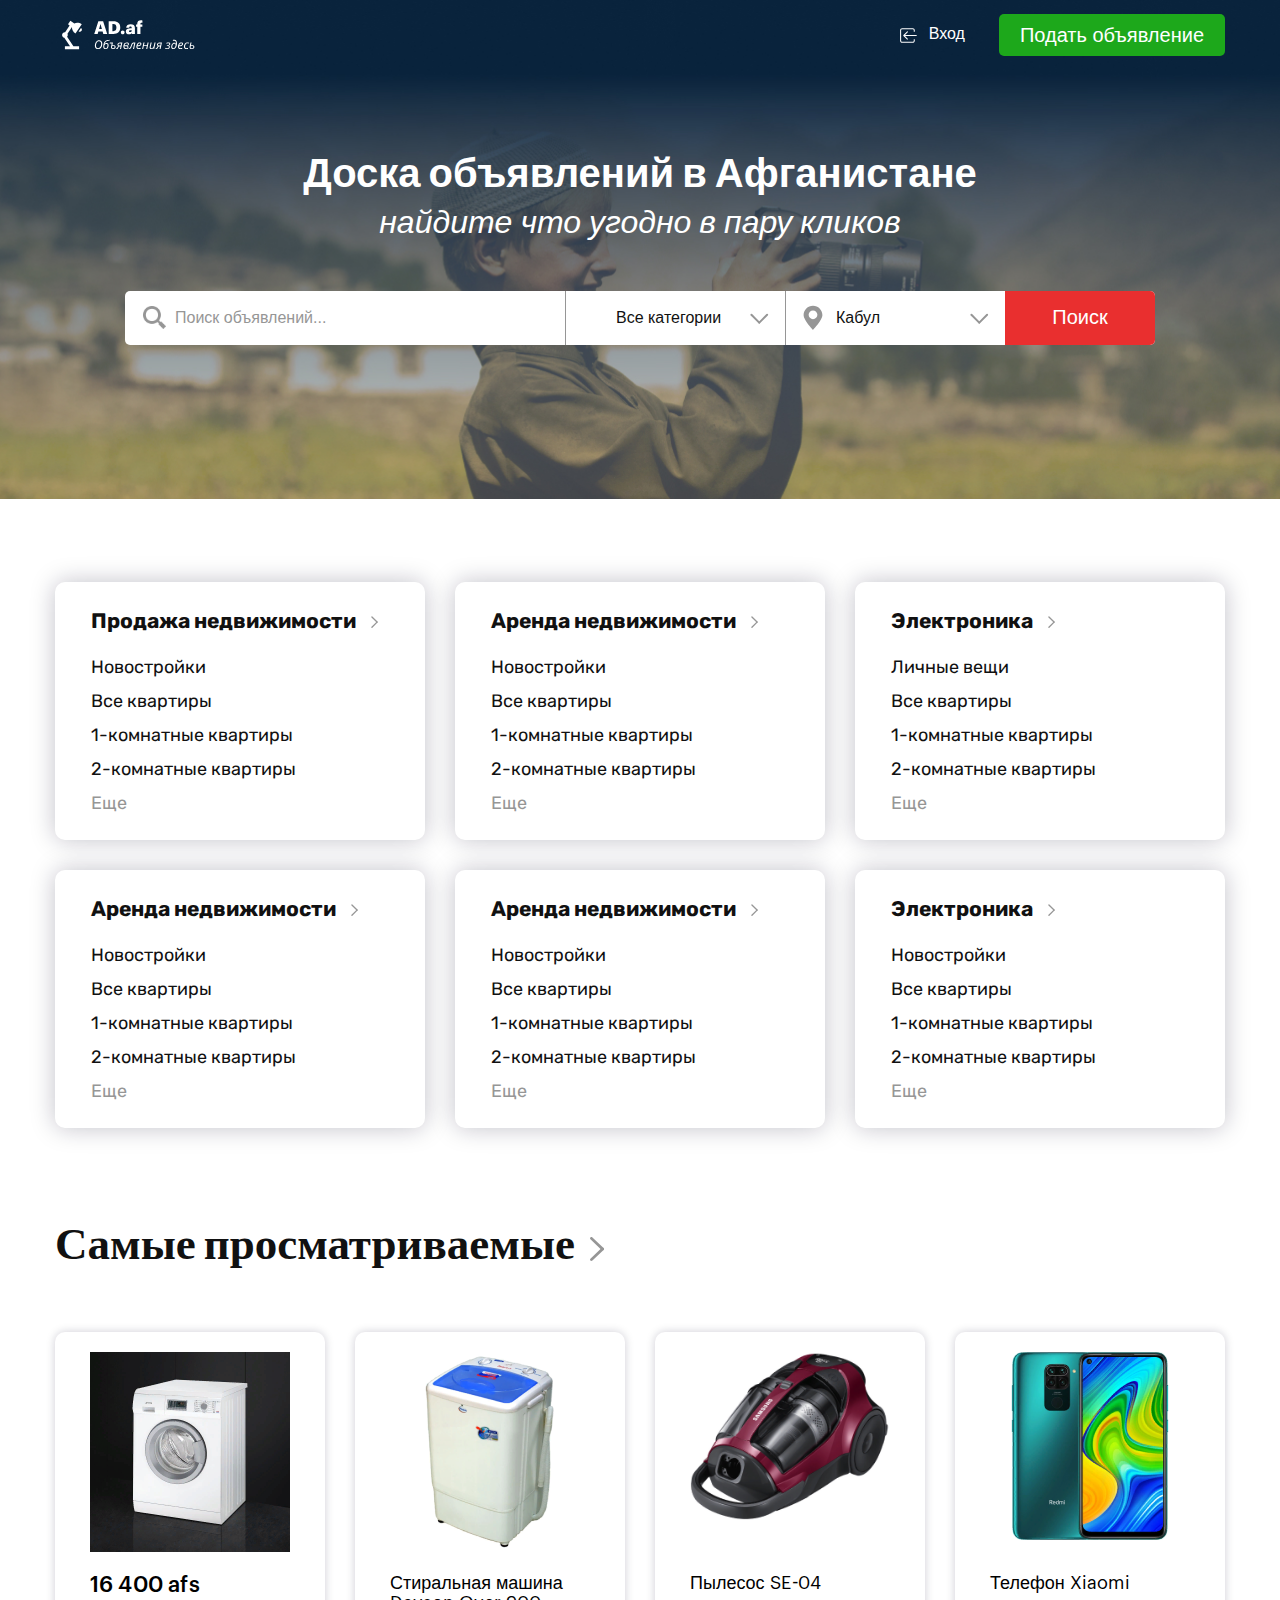
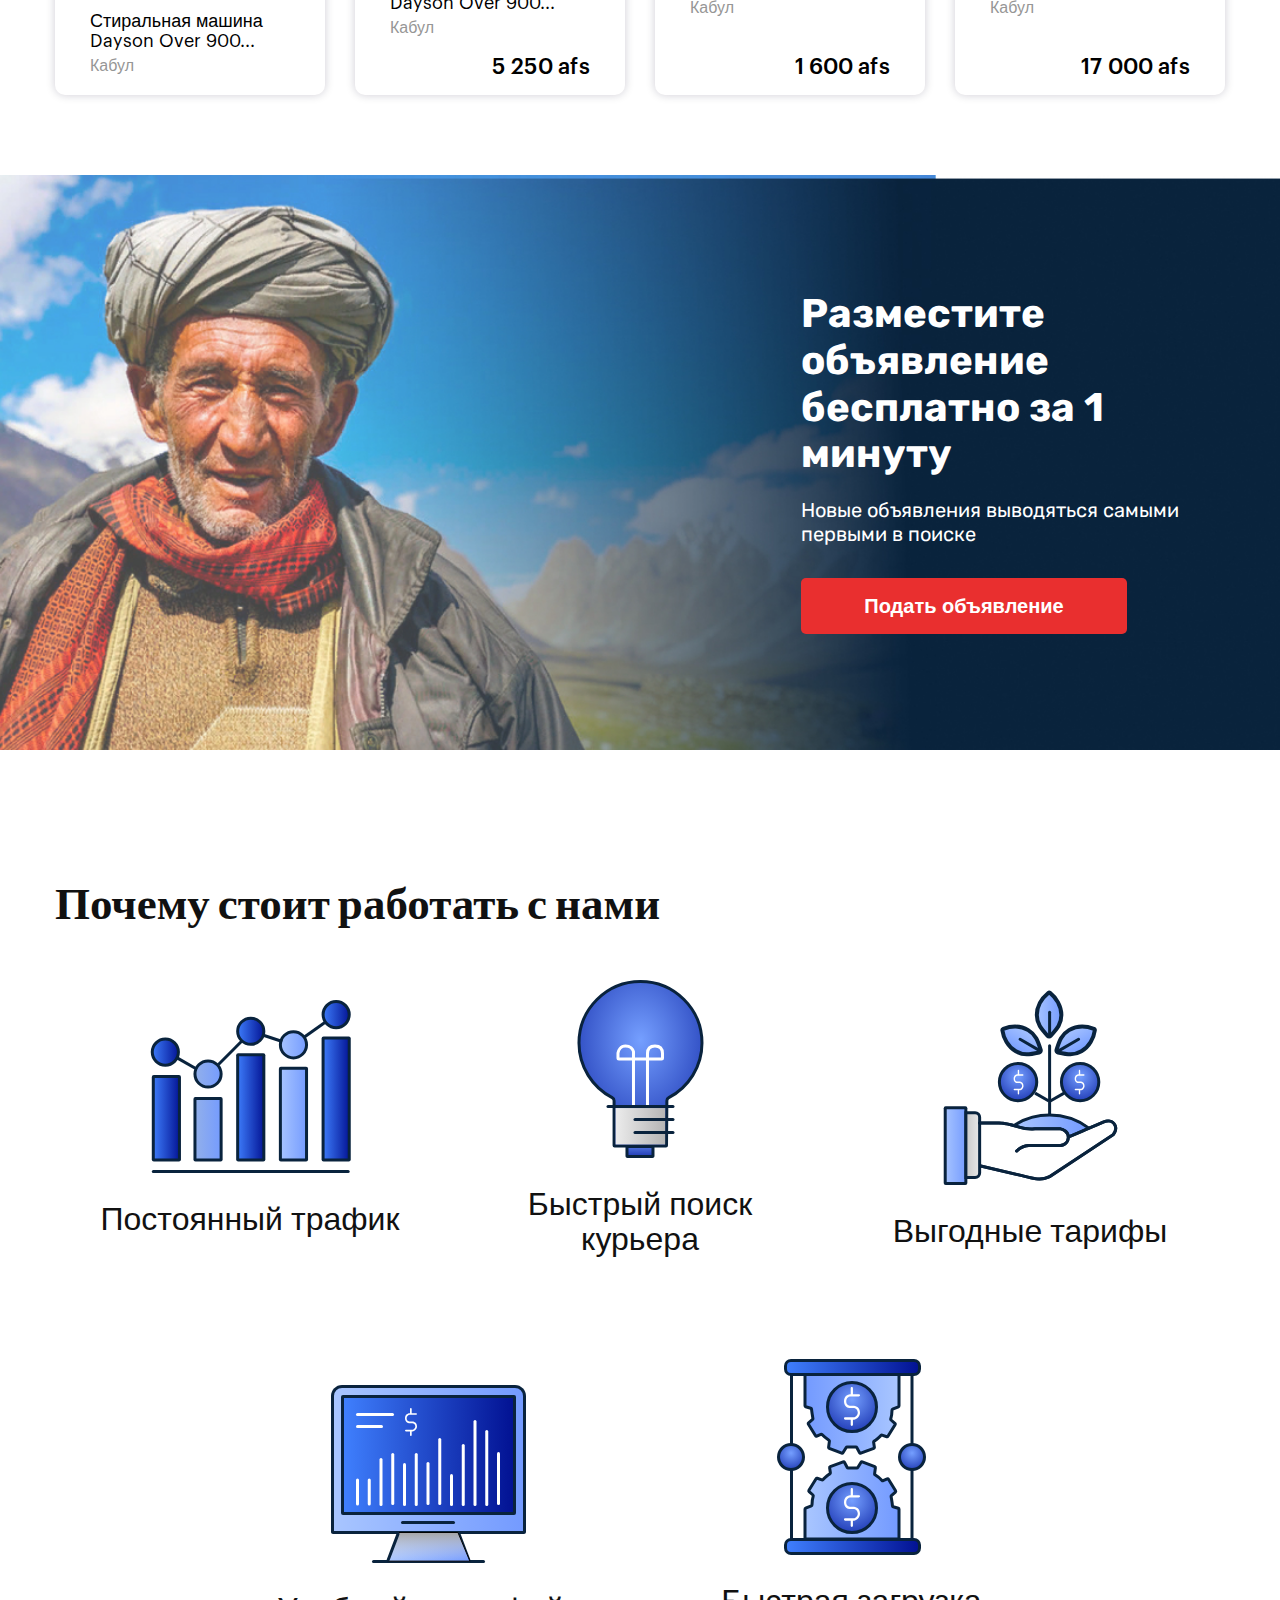
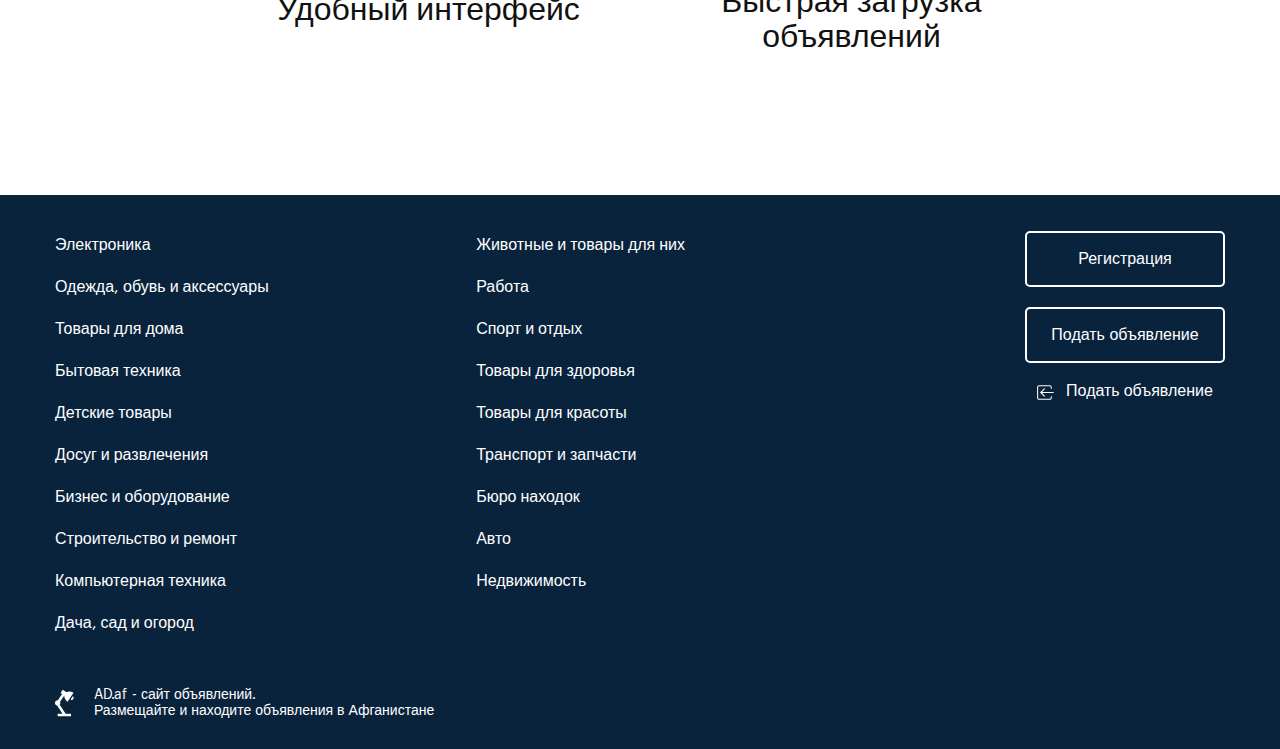
==== commit b6bebf96: "Add files via upload" ====
--- a/zakazs/index.html
+++ b/zakazs/index.html
@@ -19,12 +19,12 @@
       <div class="container">
          <div class="header__top">
             <div class="header__logo">
-               <a href="#" class="header__logo-link">
+               <a href="index.html" class="header__logo-link">
                   <img src="images/logo.svg" alt="Логотип">
                </a>
             </div>
             <div class="header__button">
-               <a href="#" class="header__button-link">
+               <a href="registration.html" class="header__button-link">
                   <span class="header__button-arrow">
                      <img src="images/arrow-left.svg" alt="Стрелка">
                   </span>
@@ -32,7 +32,7 @@
                </a>
                <button href="#" class="header__button-btn">Подать объявление</button>
             </div>
-            <a href="#" class="header__button-link mobail">
+            <a href="registration.html" class="header__button-link mobail">
                <span class="header__button-arrow">
                   <img src="images/arrow-left.svg" alt="Стрелка">
                </span>
@@ -50,7 +50,7 @@
             <form class="header__form">
                <input class="header__form-input" placeholder="Поиск объявлений...">
                <span class="header__form-span">
-                  <select name="header__form-select">
+                  <select>
                      <option>Все категории</option>
                      <option>Option</option>
                      <option>Textarea</option>
@@ -60,7 +60,7 @@
                   </select>
                </span>
                <span class="header__form-span">
-                  <select name="header__form-select">
+                  <select>
                      <option>Кабул</option>
                      <option>Option</option>
                      <option>Textarea</option>
@@ -281,7 +281,7 @@
             <p class="advertising__text">
                Новые объявления выводяться самыми первыми в поиске
             </p>
-            <button class="advertising__btn">Подать объявление</button>
+            <button class="advertising__btn btn">Подать объявление</button>
          </div>
       </div>
    </section>
@@ -426,6 +426,8 @@
          </div>
       </div>
    </footer>
+   <script src="js/main.min.js"></script>
+   <script src="https://ajax.googleapis.com/ajax/libs/jquery/3.5.1/jquery.min.js"></script>
 </body>
 
-</html>
+</html>--- a/zakazs/css/font.css
+++ b/zakazs/css/font.css
@@ -0,0 +1,201 @@
+@font-face {
+   font-family: "Graphik";
+   src: url("../fonts/../fonts/Graphik-Thin.eot");
+   src: local("Graphik Thin"), local("Graphik-Thin"),
+      url("../fonts/Graphik-Thin.eot?#iefix") format("embedded-opentype"),
+      url("../fonts/Graphik-Thin.woff2") format("woff2"), url("../fonts/Graphik-Thin.woff") format("woff"),
+      url("../fonts/Graphik-Thin.ttf") format("truetype");
+   font-weight: 100;
+   font-style: normal;
+}
+
+@font-face {
+   font-family: "Graphik";
+   src: url("../fonts/Graphik-ThinItalic.eot");
+   src: local("Graphik Thin Italic"), local("Graphik-ThinItalic"),
+      url("../fonts/Graphik-ThinItalic.eot?#iefix") format("embedded-opentype"),
+      url("../fonts/Graphik-ThinItalic.woff2") format("woff2"), url("../fonts/Graphik-ThinItalic.woff") format("woff"),
+      url("../fonts/Graphik-ThinItalic.ttf") format("truetype");
+   font-weight: 100;
+   font-style: italic;
+}
+
+@font-face {
+   font-family: "Graphik";
+   src: url("../fonts/Graphik-SuperItalic.eot");
+   src: local("Graphik Super Italic"), local("Graphik-SuperItalic"),
+      url("../fonts/Graphik-SuperItalic.eot?#iefix") format("embedded-opentype"),
+      url("../fonts/Graphik-SuperItalic.woff2") format("woff2"), url("../fonts/Graphik-SuperItalic.woff") format("woff"),
+      url("../fonts/Graphik-SuperItalic.ttf") format("truetype");
+   font-weight: 900;
+   font-style: italic;
+}
+
+@font-face {
+   font-family: "Graphik";
+   src: url("../fonts/Graphik-Medium.eot");
+   src: local("Graphik Medium"), local("Graphik-Medium"),
+      url("../fonts/Graphik-Medium.eot?#iefix") format("embedded-opentype"),
+      url("../fonts/Graphik-Medium.woff2") format("woff2"), url("../fonts/Graphik-Medium.woff") format("woff"),
+      url("../fonts/Graphik-Medium.ttf") format("truetype");
+   font-weight: 500;
+   font-style: normal;
+}
+
+@font-face {
+   font-family: "Graphik";
+   src: url("../fonts/Graphik-Black.eot");
+   src: local("Graphik Black"), local("Graphik-Black"),
+      url("../fonts/Graphik-Black.eot?#iefix") format("embedded-opentype"),
+      url("../fonts/Graphik-Black.woff2") format("woff2"), url("../fonts/Graphik-Black.woff") format("woff"),
+      url("../fonts/Graphik-Black.ttf") format("truetype");
+   font-weight: 900;
+   font-style: normal;
+}
+
+@font-face {
+   font-family: "Graphik";
+   src: url("../fonts/Graphik-Semibold.eot");
+   src: local("Graphik Semibold"), local("Graphik-Semibold"),
+      url("../fonts/Graphik-Semibold.eot?#iefix") format("embedded-opentype"),
+      url("../fonts/Graphik-Semibold.woff2") format("woff2"), url("../fonts/Graphik-Semibold.woff") format("woff"),
+      url("../fonts/Graphik-Semibold.ttf") format("truetype");
+   font-weight: 600;
+   font-style: normal;
+}
+
+@font-face {
+   font-family: "Graphik Super";
+   src: url("../fonts/Graphik-Super.eot");
+   src: local("Graphik Super"), local("Graphik-Super"),
+      url("../fonts/Graphik-Super.eot?#iefix") format("embedded-opentype"),
+      url("../fonts/Graphik-Super.woff2") format("woff2"), url("../fonts/Graphik-Super.woff") format("woff"),
+      url("../fonts/Graphik-Super.ttf") format("truetype");
+   font-weight: 900;
+   font-style: normal;
+}
+
+@font-face {
+   font-family: "Graphik";
+   src: url("../fonts/Graphik-ExtralightItalic.eot");
+   src: local("Graphik Extralight Italic"), local("Graphik-ExtralightItalic"),
+      url("../fonts/Graphik-ExtralightItalic.eot?#iefix") format("embedded-opentype"),
+      url("../fonts/Graphik-ExtralightItalic.woff2") format("woff2"),
+      url("../fonts/Graphik-ExtralightItalic.woff") format("woff"),
+      url("../fonts/Graphik-ExtralightItalic.ttf") format("truetype");
+   font-weight: 200;
+   font-style: italic;
+}
+
+@font-face {
+   font-family: "Graphik";
+   src: url("../fonts/Graphik-BlackItalic.eot");
+   src: local("Graphik Black Italic"), local("Graphik-BlackItalic"),
+      url("../fonts/Graphik-BlackItalic.eot?#iefix") format("embedded-opentype"),
+      url("../fonts/Graphik-BlackItalic.woff2") format("woff2"), url("../fonts/Graphik-BlackItalic.woff") format("woff"),
+      url("../fonts/Graphik-BlackItalic.ttf") format("truetype");
+   font-weight: 900;
+   font-style: italic;
+}
+
+@font-face {
+   font-family: "Graphik";
+   src: url("../fonts/Graphik-RegularItalic.eot");
+   src: local("Graphik Regular Italic"), local("Graphik-RegularItalic"),
+      url("../fonts/Graphik-RegularItalic.eot?#iefix") format("embedded-opentype"),
+      url("../fonts/Graphik-RegularItalic.woff2") format("woff2"),
+      url("../fonts/Graphik-RegularItalic.woff") format("woff"),
+      url("../fonts/Graphik-RegularItalic.ttf") format("truetype");
+   font-weight: normal;
+   font-style: italic;
+}
+
+@font-face {
+   font-family: "Graphik";
+   src: url("../fonts/Graphik-Light.eot");
+   src: local("Graphik Light"), local("Graphik-Light"),
+      url("../fonts/Graphik-Light.eot?#iefix") format("embedded-opentype"),
+      url("../fonts/Graphik-Light.woff2") format("woff2"), url("../fonts/Graphik-Light.woff") format("woff"),
+      url("../fonts/Graphik-Light.ttf") format("truetype");
+   font-weight: 300;
+   font-style: normal;
+}
+
+@font-face {
+   font-family: "Graphik";
+   src: url("../fonts/Graphik-Bold.eot");
+   src: local("Graphik Bold"), local("Graphik-Bold"),
+      url("../fonts/Graphik-Bold.eot?#iefix") format("embedded-opentype"),
+      url("../fonts/Graphik-Bold.woff2") format("woff2"), url("../fonts/Graphik-Bold.woff") format("woff"),
+      url("../fonts/Graphik-Bold.ttf") format("truetype");
+   font-weight: bold;
+   font-style: normal;
+}
+
+@font-face {
+   font-family: "Graphik";
+   src: url("../fonts/Graphik-Regular.eot");
+   src: local("Graphik Regular"), local("Graphik-Regular"),
+      url("../fonts/Graphik-Regular.eot?#iefix") format("embedded-opentype"),
+      url("../fonts/Graphik-Regular.woff2") format("woff2"), url("../fonts/Graphik-Regular.woff") format("woff"),
+      url("../fonts/Graphik-Regular.ttf") format("truetype");
+   font-weight: normal;
+   font-style: normal;
+}
+
+@font-face {
+   font-family: "Graphik";
+   src: url("../fonts/Graphik-BoldItalic.eot");
+   src: local("Graphik Bold Italic"), local("Graphik-BoldItalic"),
+      url("../fonts/Graphik-BoldItalic.eot?#iefix") format("embedded-opentype"),
+      url("../fonts/Graphik-BoldItalic.woff2") format("woff2"), url("../fonts/Graphik-BoldItalic.woff") format("woff"),
+      url("../fonts/Graphik-BoldItalic.ttf") format("truetype");
+   font-weight: bold;
+   font-style: italic;
+}
+
+@font-face {
+   font-family: "Graphik";
+   src: url("../fonts/Graphik-SemiboldItalic.eot");
+   src: local("Graphik Semibold Italic"), local("Graphik-SemiboldItalic"),
+      url("../fonts/Graphik-SemiboldItalic.eot?#iefix") format("embedded-opentype"),
+      url("../fonts/Graphik-SemiboldItalic.woff2") format("woff2"),
+      url("../fonts/Graphik-SemiboldItalic.woff") format("woff"),
+      url("../fonts/Graphik-SemiboldItalic.ttf") format("truetype");
+   font-weight: 600;
+   font-style: italic;
+}
+
+@font-face {
+   font-family: "Graphik";
+   src: url("../fonts/Graphik-LightItalic.eot");
+   src: local("Graphik Light Italic"), local("Graphik-LightItalic"),
+      url("../fonts/Graphik-LightItalic.eot?#iefix") format("embedded-opentype"),
+      url("../fonts/Graphik-LightItalic.woff2") format("woff2"), url("../fonts/Graphik-LightItalic.woff") format("woff"),
+      url("../fonts/Graphik-LightItalic.ttf") format("truetype");
+   font-weight: 300;
+   font-style: italic;
+}
+
+@font-face {
+   font-family: "Graphik";
+   src: url("../fonts/Graphik-Extralight.eot");
+   src: local("Graphik Extralight"), local("Graphik-Extralight"),
+      url("../fonts/Graphik-Extralight.eot?#iefix") format("embedded-opentype"),
+      url("../fonts/Graphik-Extralight.woff2") format("woff2"), url("../fonts/Graphik-Extralight.woff") format("woff"),
+      url("../fonts/Graphik-Extralight.ttf") format("truetype");
+   font-weight: 200;
+   font-style: normal;
+}
+
+@font-face {
+   font-family: "Graphik";
+   src: url("../fonts/Graphik-MediumItalic.eot");
+   src: local("Graphik Medium Italic"), local("Graphik-MediumItalic"),
+      url("../fonts/Graphik-MediumItalic.eot?#iefix") format("embedded-opentype"),
+      url("../fonts/Graphik-MediumItalic.woff2") format("woff2"),
+      url("../fonts/Graphik-MediumItalic.woff") format("woff"),
+      url("../fonts/Graphik-MediumItalic.ttf") format("truetype");
+   font-weight: 500;
+   font-style: italic;
+}
--- a/zakazs/css/style.min.css
+++ b/zakazs/css/style.min.css
@@ -0,0 +1 @@
+html,body,div,span,applet,object,iframe,h1,h2,h3,h4,h5,h6,p,blockquote,pre,a,abbr,acronym,address,big,cite,code,del,dfn,em,img,ins,kbd,q,s,samp,small,strike,strong,sub,sup,tt,var,b,u,i,center,dl,dt,dd,ol,ul,li,fieldset,form,label,legend,table,caption,tbody,tfoot,thead,tr,th,td,article,aside,canvas,details,embed,figure,figcaption,footer,header,hgroup,menu,nav,output,ruby,section,summary,time,mark,audio,video{margin:0;padding:0;border:0;font-size:100%;font:inherit;vertical-align:baseline}:focus{outline:0}article,aside,details,figcaption,figure,footer,header,hgroup,menu,nav,section{display:block}body{line-height:1}ol,ul{list-style:none}blockquote,q{quotes:none}blockquote:before,blockquote:after,q:before,q:after{content:"";content:none}table{border-collapse:collapse;border-spacing:0}input[type="search"]::-webkit-search-cancel-button,input[type="search"]::-webkit-search-decoration,input[type="search"]::-webkit-search-results-button,input[type="search"]::-webkit-search-results-decoration{-webkit-appearance:none;-moz-appearance:none}input[type="search"]{-webkit-appearance:none;-moz-appearance:none;-webkit-box-sizing:content-box;box-sizing:content-box}textarea{overflow:auto;vertical-align:top;resize:vertical}audio,canvas,video{display:inline-block;*display:inline;*zoom:1;max-width:100%}audio:not([controls]){display:none;height:0}[hidden]{display:none}html{font-size:100%;-webkit-text-size-adjust:100%;-ms-text-size-adjust:100%}a:focus{outline:thin dotted}a:active,a:hover{outline:0}img{border:0;-ms-interpolation-mode:bicubic}figure{margin:0}form{margin:0}fieldset{border:1px solid #c0c0c0;margin:0 2px;padding:0.35em 0.625em 0.75em}legend{border:0;padding:0;white-space:normal;*margin-left:-7px}button,input,select,textarea{font-size:100%;margin:0;vertical-align:baseline;*vertical-align:middle}button,input{line-height:normal}button,select{text-transform:none}button,html input[type="button"],input[type="reset"],input[type="submit"]{-webkit-appearance:button;cursor:pointer;*overflow:visible}button[disabled],html input[disabled]{cursor:default}input[type="checkbox"],input[type="radio"]{-webkit-box-sizing:border-box;box-sizing:border-box;padding:0;*height:13px;*width:13px}input[type="search"]{-webkit-appearance:textfield;-webkit-box-sizing:content-box;box-sizing:content-box}input[type="search"]::-webkit-search-cancel-button,input[type="search"]::-webkit-search-decoration{-webkit-appearance:none}button::-moz-focus-inner,input::-moz-focus-inner{border:0;padding:0}textarea{overflow:auto;vertical-align:top}table{border-collapse:collapse;border-spacing:0}html,button,input,select,textarea{color:#222}::-moz-selection{background:#b3d4fc;text-shadow:none}::selection{background:#b3d4fc;text-shadow:none}img{vertical-align:middle}fieldset{border:0;margin:0;padding:0}textarea{resize:vertical}.chromeframe{margin:0.2em 0;background:#ccc;color:#000;padding:0.2em 0}html{-webkit-box-sizing:border-box;box-sizing:border-box}*,*::before,*::after{-webkit-box-sizing:inherit;box-sizing:inherit}body{margin:0;padding:0;font-size:16px;font-weight:400;color:#111111;font-family:"Graphik", sans-serif}a{text-decoration:none;display:inline-block;color:inherit}select,button,input{border:0;background:0;outline:0;color:inherit}.title{font-family:"Graphik";font-weight:900;font-size:45px;line-height:111%}.title-indent{padding-left:30px;margin-bottom:9px}.btn{color:#fff;font-weight:700;font-size:20px;line-height:120%;background:#e92f2f;border-radius:5px;-webkit-transition:all 0.4s linear;-o-transition:all 0.4s linear;transition:all 0.4s linear}.btn:hover{background:#cd3232}.mobail{display:none}.form-radio{display:-webkit-box;display:-ms-flexbox;display:flex;-webkit-box-orient:horizontal;-webkit-box-direction:normal;-ms-flex-direction:row;flex-direction:row;position:relative;-webkit-box-align:center;-ms-flex-align:center;align-items:center;margin-bottom:12px}.form-radio:last-child{margin-bottom:0}.form-radio:last-child{margin-bottom:0}.form-radio input{position:absolute;opacity:0;display:block;height:0;width:0}.form-radio .radio{-webkit-appearance:none;-moz-appearance:none;appearance:none;display:inline-block;position:relative;height:14px;width:14px;border-radius:50%;border:1px solid #a3a3a3;background-color:#ffffff;-webkit-box-shadow:0 0 4px 0 rgba(0,0,0,0.1);box-shadow:0 0 4px 0 rgba(0,0,0,0.1);cursor:pointer;outline:none}.form-radio .radio-span{margin-right:15px}.form-radio:hover .radio::before,.form-radio input:checked+.radio::before{content:"";position:absolute;width:10px;height:10px;border-radius:8px;background:#3790e9;top:50%;left:50%;-webkit-transform:translate(-50%, -50%);-ms-transform:translate(-50%, -50%);transform:translate(-50%, -50%)}.form-radio .radio::before,.form-radio input:checked+.radio::before{background:#3790e9;width:10px;height:10px}input[type="file"]{display:none}.differ-container{margin:0 auto;padding:0 15px;max-width:1430px}.crumbs__list{display:-webkit-box;display:-ms-flexbox;display:flex;padding:40px 0 28px 0}.crumbs__list-item{font-size:14px;color:#969696;margin-right:5px}.crumbs__list-item:last-child{margin-right:0}.crumbs__list-item:first-child::before{content:""}.crumbs__list-item::before{content:">"}.crumbs__list-link{font-size:14px;color:#969696}.wrapper{overflow:hidden}.container{margin:0 auto;padding:0 15px;max-width:1200px}.header{padding:14px 0 154px 0;background:url(../images/header-bg.jpg) no-repeat center top/cover;color:#fff}.header__top{display:-webkit-box;display:-ms-flexbox;display:flex;-ms-flex-wrap:wrap;flex-wrap:wrap;-webkit-box-align:center;-ms-flex-align:center;align-items:center;-webkit-box-pack:justify;-ms-flex-pack:justify;justify-content:space-between;margin-bottom:96px}.header__button{display:-webkit-box;display:-ms-flexbox;display:flex;-webkit-box-align:center;-ms-flex-align:center;align-items:center;font-size:16px;line-height:112%}.header__button-link{margin-right:34px}.header__button-arrow{margin-right:8px}.header__button-arrow img{padding-top:1px}.header__button-btn{font-size:20px;line-height:110%;min-height:40px;background:#1da81b;border-radius:5px;padding:10px 21px 10px 21px;-webkit-transition:all 0.4s linear;-o-transition:all 0.4s linear;transition:all 0.4s linear}.header__button-btn:hover{background:#1b951a}.header__content{width:100%;max-width:1030px;margin:0 auto;text-align:center}.header__title{font-weight:700;font-size:40px;line-height:110%;margin-bottom:10px}.header__subtitle{display:inline-block;font-style:italic;font-weight:300;font-size:32px;line-height:110%;margin-bottom:50px}.header__form{display:-webkit-box;display:-ms-flexbox;display:flex;-webkit-box-align:center;-ms-flex-align:center;align-items:center;height:54px;color:#111;-moz-text-align-last:left;text-align-last:left;background:#ffffff;height:54px;border-radius:5px}.header__form select{width:100%;max-width:220px;padding:18px 16px 18px 50px;border-left:1px solid #969696;font-size:16px;height:54px;-webkit-appearance:none;-moz-appearance:none;appearance:none;line-height:18px;background-image:url(../images/arrow-bottom.svg) !important;background-repeat:no-repeat !important;background-position:right !important;margin-right:15px}.header__form select:nth-child(2){padding-left:18px}.header__form-span{width:100%;max-width:220px;height:54px;display:block;padding-right:16px;background:#ffffff;background-image:url(../images/location.svg) !important;background-repeat:no-repeat !important;background-position:18px 14px !important}.header__form-span:nth-child(2){background-image:none !important}.header__form-input{width:100%;max-width:440px;background-image:url(../images/search.svg) !important;background-repeat:no-repeat !important;background-position:18px 12px !important;padding:15px 15px 15px 50px}.header__form-input::-webkit-input-placeholder{font-size:16px;line-height:18px;color:#969696}.header__form-input::-moz-placeholder{font-size:16px;line-height:18px;color:#969696}.header__form-input:-ms-input-placeholder{font-size:16px;line-height:18px;color:#969696}.header__form-input::-ms-input-placeholder{font-size:16px;line-height:18px;color:#969696}.header__form-input::placeholder{font-size:16px;line-height:18px;color:#969696}.header__form-btn{width:100%;max-width:150px;height:54px;display:-webkit-box;display:-ms-flexbox;display:flex;-webkit-box-pack:center;-ms-flex-pack:center;justify-content:center;font-size:20px;line-height:110%;background:#e92f2f;color:#fff;border-radius:0px 5px 5px 0px;-webkit-transition:all 0.4s linear;-o-transition:all 0.4s linear;transition:all 0.4s linear;padding:15px 40px}.header__form-btn:hover{background:#e92f2f}.header__lange{width:57px;height:31px;font-size:14px;text-transform:uppercase;border:2px solid #ffffff;background:#09233d;-webkit-appearance:none;-moz-appearance:none;appearance:none;background-image:url(../images/lange-arrow.svg);background-repeat:no-repeat;background-position:36px;border-radius:5px;padding:7px 10px;margin-left:20px;margin:auto 20px}.header__icon{display:-webkit-box;display:-ms-flexbox;display:flex;-webkit-box-align:center;-ms-flex-align:center;align-items:center}.header__icon-item{position:relative;margin-right:20px}.header__icon-item:last-child{margin-right:0}.header__icon-item span{display:-webkit-box;display:-ms-flexbox;display:flex;-webkit-box-align:center;-ms-flex-align:center;align-items:center;-webkit-box-pack:center;-ms-flex-pack:center;justify-content:center;position:absolute;width:18px;height:16.37px;right:-7px;top:-6px;border-radius:50%;background:#ffffff;font-size:12px;color:#000}.header__menu-btn{display:none}.header-indent{margin-right:60px}.header-icon-mobail{display:none}.header__burger-items{display:none}.header-fixed{position:fixed;width:100%;top:0;z-index:1}.advertising{font-family:Rubik;position:relative;padding:116px 0;background:url(../images/fonu.jpg) no-repeat center top/cover;color:#fff;margin-bottom:24px}.advertising::before{background:-webkit-gradient(linear, left top, left bottom, from(#ff4545), to(#e92f2f));background:-o-linear-gradient(top, #ff4545 0%, #e92f2f 100%);background:linear-gradient(180deg, #ff4545 0%, #e92f2f 100%);position:absolute;width:100%;height:100%}.advertising__item{width:100%;max-width:424px;margin-left:auto}.advertising__title{font-weight:700;font-size:40px;line-height:117%;margin-bottom:20px}.advertising__text{width:100%;max-width:386px;font-size:20px;line-height:120%;margin-bottom:32px}.advertising__btn{width:100%;max-width:326px;min-height:54px;padding:16px 57px}.product{padding-bottom:50px}.product__title{display:-webkit-box;display:-ms-flexbox;display:flex;-webkit-box-align:center;-ms-flex-align:center;align-items:center;margin-bottom:60px}.product__title-arrow{margin:4px 0 0 15px}.product__items{display:-webkit-box;display:-ms-flexbox;display:flex;-ms-flex-wrap:wrap;flex-wrap:wrap;-webkit-box-pack:justify;-ms-flex-pack:justify;justify-content:space-between}.product__item{width:100%;max-width:270px;min-height:350px;display:-webkit-box;display:-ms-flexbox;display:flex;-webkit-box-orient:vertical;-webkit-box-direction:normal;-ms-flex-direction:column;flex-direction:column;color:#000;background:#ffffff;-webkit-box-shadow:0px 0px 10px rgba(15,12,45,0.2);box-shadow:0px 0px 10px rgba(15,12,45,0.2);border-radius:10px;padding:20px 35px 15px 35px;margin-bottom:30px}.product__item span{display:-webkit-box;display:-ms-flexbox;display:flex}.product__item-images{text-align:center;margin-bottom:22px;min-height:200px}.product__item-images img{max-width:100%}.product__item-title{font-weight:500;font-size:22px;line-height:109%;margin-bottom:14px}.product__item-text{font-size:18px;line-height:111%;margin-bottom:6px}.product__item-kabul{font-size:16px;line-height:112%;color:#969696;margin-bottom:4px}.product__item-price{-webkit-box-pack:end;-ms-flex-pack:end;justify-content:flex-end;margin-top:auto;font-weight:500;font-size:22px;line-height:109%}.categories{font-family:"Rubik", sans-serif;padding:83px 0 60px 0}.categories__cards{display:-webkit-box;display:-ms-flexbox;display:flex;-ms-flex-wrap:wrap;flex-wrap:wrap;-webkit-box-pack:justify;-ms-flex-pack:justify;justify-content:space-between}.categories__card{width:100%;max-width:370px;min-height:258px;background:#ffffff;-webkit-box-shadow:0px 0px 25px rgba(15,12,45,0.25);box-shadow:0px 0px 25px rgba(15,12,45,0.25);border-radius:10px;padding:26px 38px 26px 36px;margin-bottom:30px}.categories__card-title{width:100%;max-width:296px;display:-webkit-box;display:-ms-flexbox;display:flex;-webkit-box-align:center;-ms-flex-align:center;align-items:center;font-weight:700;font-size:21px;line-height:119%;margin-bottom:24px}.categories__card-arrow{margin-left:15px}.categories__card-item{font-size:18px;line-height:116%;margin-bottom:13px}.categories__card-item:last-child{margin-bottom:0}.categories__card-link{color:#969696;font-size:18px;line-height:116%;-webkit-transition:all 0.4s linear;-o-transition:all 0.4s linear;transition:all 0.4s linear;margin-top:13px}.categories__card-link:hover{color:#515151}.benefits{padding:106px 0 100px 0}.benefits__title{margin-bottom:50px}.benefits__items{display:-webkit-box;display:-ms-flexbox;display:flex;-ms-flex-wrap:wrap;flex-wrap:wrap;-webkit-box-align:center;-ms-flex-align:center;align-items:center;text-align:center;-webkit-box-pack:justify;-ms-flex-pack:justify;justify-content:space-between}.benefits__items:last-child{width:100%;max-width:846px;margin:60px auto 0 auto}.benefits__item{width:100%;max-width:330px;font-size:32px;line-height:109%;margin:0 auto 40px auto}.benefits__item-images{margin-bottom:30px}.benefits__item-text{font-size:32px;line-height:110%}.registration{padding-bottom:100px}.registration__form{font-family:"Rubik", sans-serif;color:#000}.registration__form-wrapper{display:-webkit-box;display:-ms-flexbox;display:flex;-webkit-box-pack:justify;-ms-flex-pack:justify;justify-content:space-between;background:#f5f5f5;border:2px solid #dddddd;-webkit-box-sizing:border-box;box-sizing:border-box;border-radius:5px;padding:17px 44px 58px 0px;margin-bottom:30px}.registration__form-left{width:100%;max-width:578px}.registration__form-items{display:-webkit-box;display:-ms-flexbox;display:flex;-webkit-box-orient:vertical;-webkit-box-direction:normal;-ms-flex-direction:column;flex-direction:column}.registration__form-title{font-size:24px;line-height:116%}.registration__form-select{width:100%;max-width:578px;min-height:42px;background:#ffffff;padding:10px 16px 10px 30px;-webkit-appearance:none;-moz-appearance:none;appearance:none;background-image:url(../../images/form-arrow.svg);background-repeat:no-repeat;background-position:550px}.registration__form-radios{margin:19px 0 37px 0;padding-left:30px}.registration__form-items{width:100%;max-width:517px;padding-left:30px;margin-top:22px}.registration__form-label,.registration__form-text{font-size:14px;line-height:121%}.registration__form-text{display:block;margin-bottom:12px}.registration__form-input{font-size:14px;background:#e7e7e7;border-radius:5px;min-height:44px;padding:14px 0 14px 19px;margin:7px 0 17px 0}.registration__form-input::-webkit-input-placeholder{color:#a3a3a3;font-size:14px}.registration__form-input::-moz-placeholder{color:#a3a3a3;font-size:14px}.registration__form-input:-ms-input-placeholder{color:#a3a3a3;font-size:14px}.registration__form-input::-ms-input-placeholder{color:#a3a3a3;font-size:14px}.registration__form-input::placeholder{color:#a3a3a3;font-size:14px}.registration__form-input:last-child{margin-bottom:0}.registration__form-right{padding-left:30px}.registration__form-images{margin-top:20px}.registration__form-images img{width:100%;max-width:403px;min-height:412px;border-radius:5px;-o-object-fit:cover;object-fit:cover}.registration__form-box{display:-webkit-box;display:-ms-flexbox;display:flex;-ms-flex-wrap:wrap;flex-wrap:wrap;-webkit-box-align:center;-ms-flex-align:center;align-items:center;margin:28px 0 24px 0}.registration__form-file{font-size:16px;line-height:112%;padding:11px 40px;border:2px solid #c1c1c1;border-radius:5px;cursor:pointer;margin-left:40px}.registration__form-photo{width:100%;max-width:380px;display:-webkit-box;display:-ms-flexbox;display:flex;-ms-flex-wrap:wrap;flex-wrap:wrap;-webkit-box-pack:justify;-ms-flex-pack:justify;justify-content:space-between;-webkit-box-align:center;-ms-flex-align:center;align-items:center;margin:0 auto}.registration__form-photo img{max-width:100%}.registration__form-btn{padding:10px 24px}.footer{padding:36px 0 30px 0;color:#fff;background:#09233d}.footer__top{display:-webkit-box;display:-ms-flexbox;display:flex;-ms-flex-wrap:wrap;flex-wrap:wrap;-webkit-box-pack:justify;-ms-flex-pack:justify;justify-content:space-between;margin-bottom:36px}.footer__menu{width:100%;max-width:630px;display:-webkit-box;display:-ms-flexbox;display:flex;-ms-flex-wrap:wrap;flex-wrap:wrap;-webkit-box-pack:justify;-ms-flex-pack:justify;justify-content:space-between;margin-right:60px}.footer__menu-list{margin:0 60px 14px 0}.footer__menu-list:last-child{margin:0}.footer__menu-item{margin-bottom:14px}.footer__menu-item:last-child{margin-bottom:0}.footer__menu-link{font-size:16px;line-height:175%;-webkit-transition:all 0.4s linear;-o-transition:all 0.4s linear;transition:all 0.4s linear}.footer__menu-link:hover{opacity:0.7}.footer__button{width:100%;max-width:200px;display:-webkit-box;display:-ms-flexbox;display:flex;-webkit-box-orient:vertical;-webkit-box-direction:normal;-ms-flex-direction:column;flex-direction:column;text-align:center}.footer__button-btn{font-size:16px;line-height:175%;padding:12px 20px;border:2px solid #ffffff;-webkit-box-sizing:border-box;box-sizing:border-box;border-radius:5px;-webkit-transition:all 0.4s linear;-o-transition:all 0.4s linear;transition:all 0.4s linear;margin-bottom:20px}.footer__button-btn:hover{background:#fff;color:#000}.footer__button-link{position:relative;-webkit-transition:all 0.4s linear;-o-transition:all 0.4s linear;transition:all 0.4s linear}.footer__button-link:hover{opacity:0.7}.footer__bottom{display:-webkit-box;display:-ms-flexbox;display:flex;-webkit-box-align:center;-ms-flex-align:center;align-items:center}.footer__logo{margin-right:20px}.footer__text{width:100%;max-width:360px;font-size:14px;line-height:116%}@media (max-width: 1400px){.header-indent{margin-right:10px}}@media (max-width: 1350px){.header__burger-items{position:absolute;top:0;left:0;text-align:center;width:100%;background-color:#09233deb;padding:100px 15px;height:1000%;text-align:right;z-index:1;overflow-x:hidden}.header__burger-items .header__button{display:block;margin-bottom:34px}.header__burger-items .header__lange{display:block;margin:0 0 0 auto;margin-bottom:34px}.header-button-indent{margin:0 !important}.header__burger-items .header__icon{display:block}.header__burger-items .header__icon .header__icon-item:nth-child(1){display:none}.header__menu-btn{width:30px;height:20px;margin-right:20px;position:relative;z-index:100;display:block}.header__menu-btn span{width:100%;height:3px;background:#fff;top:9px;position:absolute}.header__menu-btn::after,.header__menu-btn::before{content:"";width:100%;height:3px;background:#fff;position:absolute;-webkit-transition:all 0.4s linear;-o-transition:all 0.4s linear;transition:all 0.4s linear}.header__menu-btn.active::after{-webkit-transform:rotate(45deg);-ms-transform:rotate(45deg);transform:rotate(45deg);top:8px}.header__menu-btn.active::before{-webkit-transform:rotate(135deg);-ms-transform:rotate(135deg);transform:rotate(135deg);top:8px}.header__menu-btn.active span{display:none}.header__menu-btn::after{top:0}.header__menu-btn::before{bottom:0}.header-item-mobail,.header-item-mobail,.header-item-mobail{display:none !important}.header-icon-mobail{display:block;width:30px;height:27px;margin-left:auto}.header-fom-media{margin:0 auto}.header__icon-item{margin:0 6px}}@media (max-width: 1170px){.categories__card{margin-bottom:10px}.product__item{margin:10px;max-width:31%}}@media (max-width: 1162px){.registration__form-box{-webkit-box-orient:vertical;-webkit-box-direction:normal;-ms-flex-direction:column;flex-direction:column;-webkit-box-pack:center;-ms-flex-pack:center;justify-content:center;margin-top:22px}.registration__form-file{margin-left:0;margin-top:15px}}@media (max-width: 1155px){.categories__card{max-width:49%;margin-bottom:16px}}@media (max-width: 1070px){.registration__form-images img{max-width:100%;min-height:auto}.registration__form-wrapper{padding:17px 30px 58px 0px}}@media (max-width: 970px){.registration__form-wrapper{-webkit-box-orient:vertical;-webkit-box-direction:normal;-ms-flex-direction:column;flex-direction:column}.registration__form-left{margin:0 auto}.registration__form-images img{width:100%;max-width:403px;min-height:412px}.registration__form-right{text-align:center;padding:30px 0 30px 30px}.registration__form-btn{display:block;margin:0 auto}.registration__form-items{max-width:100%}.registration__form-box{margin-bottom:50px}.header-fom-media{display:none}.header__icon-item{margin-left:auto}}@media (max-width: 911px){.footer__top{-webkit-box-orient:vertical;-webkit-box-direction:normal;-ms-flex-direction:column;flex-direction:column}.footer__menu{margin:0 0 30px 0}}@media (max-width: 886px){.product__item{max-width:47%}}@media (max-width: 725px){.categories__card{max-width:100%}}@media (max-width: 696px){.product__item{max-width:100%;margin:10px auto 10px}.categories,.benefits{padding:30px 0 14px 0}.product__title{margin-bottom:20px}.advertising__item{margin:0 auto}.advertising__item{text-align:center}.advertising__title{margin-bottom:16px}.advertising__text{margin:0 auto 16px auto}.header__form{width:100%;max-width:500px;-webkit-box-orient:vertical;-webkit-box-direction:normal;-ms-flex-direction:column;flex-direction:column;background:0;margin:25px auto}.header__form select{max-width:100%}.header__form select:nth-child(1){padding:0;border-left:0}.header__form-span{padding-left:50px}.header__form-input,.header__form-span{background:#fff;max-width:100%;margin-bottom:5px}.header__form-btn{max-width:100%;border-radius:0}.header{padding-bottom:184px}}@media (max-width: 640px){.registration__form-select{background-position:97%}}@media (max-width: 500px){.categories__card-title,.product__item-price,.header__btn{font-size:18px}.header__form-input::-webkit-input-placeholder{font-size:16px}.header__form-input::-moz-placeholder{font-size:16px}.header__form-input:-ms-input-placeholder{font-size:16px}.header__form-input::-ms-input-placeholder{font-size:16px}.categories__card-item,.product__item-text,.categories__card-link,.advertising__text,.advertising__btn,.header__form-input::placeholder,.header__form select,.header__form-btn{font-size:16px}.product__item-kabul{font-size:14px}.title,.advertising__title{font-size:36px !important}.benefits__item-text{font-size:20px}.benefits__items:last-child{margin:0}.footer__button{max-width:100%}.header__top{margin-bottom:26px}.header__button-btn{width:80%;margin-top:18px !important;margin:0 auto}.header__title{font-size:38px}.header__subtitle{font-size:28px;margin-bottom:10px}.header__button{display:none}.mobail{display:block !important}.header__button-link{margin-right:0;margin:15px 0}.arrow{display:none}.registration__form-images img{max-width:100%;min-height:auto}.title-indent,.registration__form-select,.registration__form-radios,.registration__form-items,.registration__form-right{padding-left:10px !important}.registration__form-wrapper{padding:10px 10px 16px 0;margin-bottom:20px}}@media (max-width: 425px){.title,.advertising__title{font-size:32px}.header__title{font-size:36px}.header__subtitle{font-size:26px}.header__button-btn{width:100%}}@media (max-width: 375px){.title,.advertising__title{font-size:25px !important}.header__title{font-size:30px}.header__subtitle{font-size:20px}}@media (max-width: 350px){.registration__form-photo{-webkit-box-pack:center;-ms-flex-pack:center;justify-content:center}.registration__form-photo img{margin-bottom:40px}.registration__form-photo img:last-child{margin-bottom:0}}html{-webkit-box-sizing:border-box;box-sizing:border-box}*,*::before,*::after{-webkit-box-sizing:inherit;box-sizing:inherit}body{margin:0;padding:0;font-size:16px;font-weight:400;color:#111111;font-family:"Graphik", sans-serif}a{text-decoration:none;display:inline-block;color:inherit}select,button,input{border:0;background:0;outline:0;color:inherit}.title{font-family:"Graphik";font-weight:900;font-size:45px;line-height:111%}.title-indent{padding-left:30px;margin-bottom:9px}.btn{color:#fff;font-weight:700;font-size:20px;line-height:120%;background:#e92f2f;border-radius:5px;-webkit-transition:all 0.4s linear;-o-transition:all 0.4s linear;transition:all 0.4s linear}.btn:hover{background:#cd3232}.mobail{display:none}.form-radio{display:-webkit-box;display:-ms-flexbox;display:flex;-webkit-box-orient:horizontal;-webkit-box-direction:normal;-ms-flex-direction:row;flex-direction:row;position:relative;-webkit-box-align:center;-ms-flex-align:center;align-items:center;margin-bottom:12px}.form-radio:last-child{margin-bottom:0}.form-radio:last-child{margin-bottom:0}.form-radio input{position:absolute;opacity:0;display:block;height:0;width:0}.form-radio .radio{-webkit-appearance:none;-moz-appearance:none;appearance:none;display:inline-block;position:relative;height:14px;width:14px;border-radius:50%;border:1px solid #a3a3a3;background-color:#ffffff;-webkit-box-shadow:0 0 4px 0 rgba(0,0,0,0.1);box-shadow:0 0 4px 0 rgba(0,0,0,0.1);cursor:pointer;outline:none}.form-radio .radio-span{margin-right:15px}.form-radio:hover .radio::before,.form-radio input:checked+.radio::before{content:"";position:absolute;width:10px;height:10px;border-radius:8px;background:#3790e9;top:50%;left:50%;-webkit-transform:translate(-50%, -50%);-ms-transform:translate(-50%, -50%);transform:translate(-50%, -50%)}.form-radio .radio::before,.form-radio input:checked+.radio::before{background:#3790e9;width:10px;height:10px}input[type="file"]{display:none}.differ-container{margin:0 auto;padding:0 15px;max-width:1430px}.crumbs__list{display:-webkit-box;display:-ms-flexbox;display:flex;padding:40px 0 28px 0}.crumbs__list-item{font-size:14px;color:#969696;margin-right:5px}.crumbs__list-item:last-child{margin-right:0}.crumbs__list-item:first-child::before{content:""}.crumbs__list-item::before{content:">"}.crumbs__list-link{font-size:14px;color:#969696}.wrapper{overflow:hidden}.container{margin:0 auto;padding:0 15px;max-width:1200px}
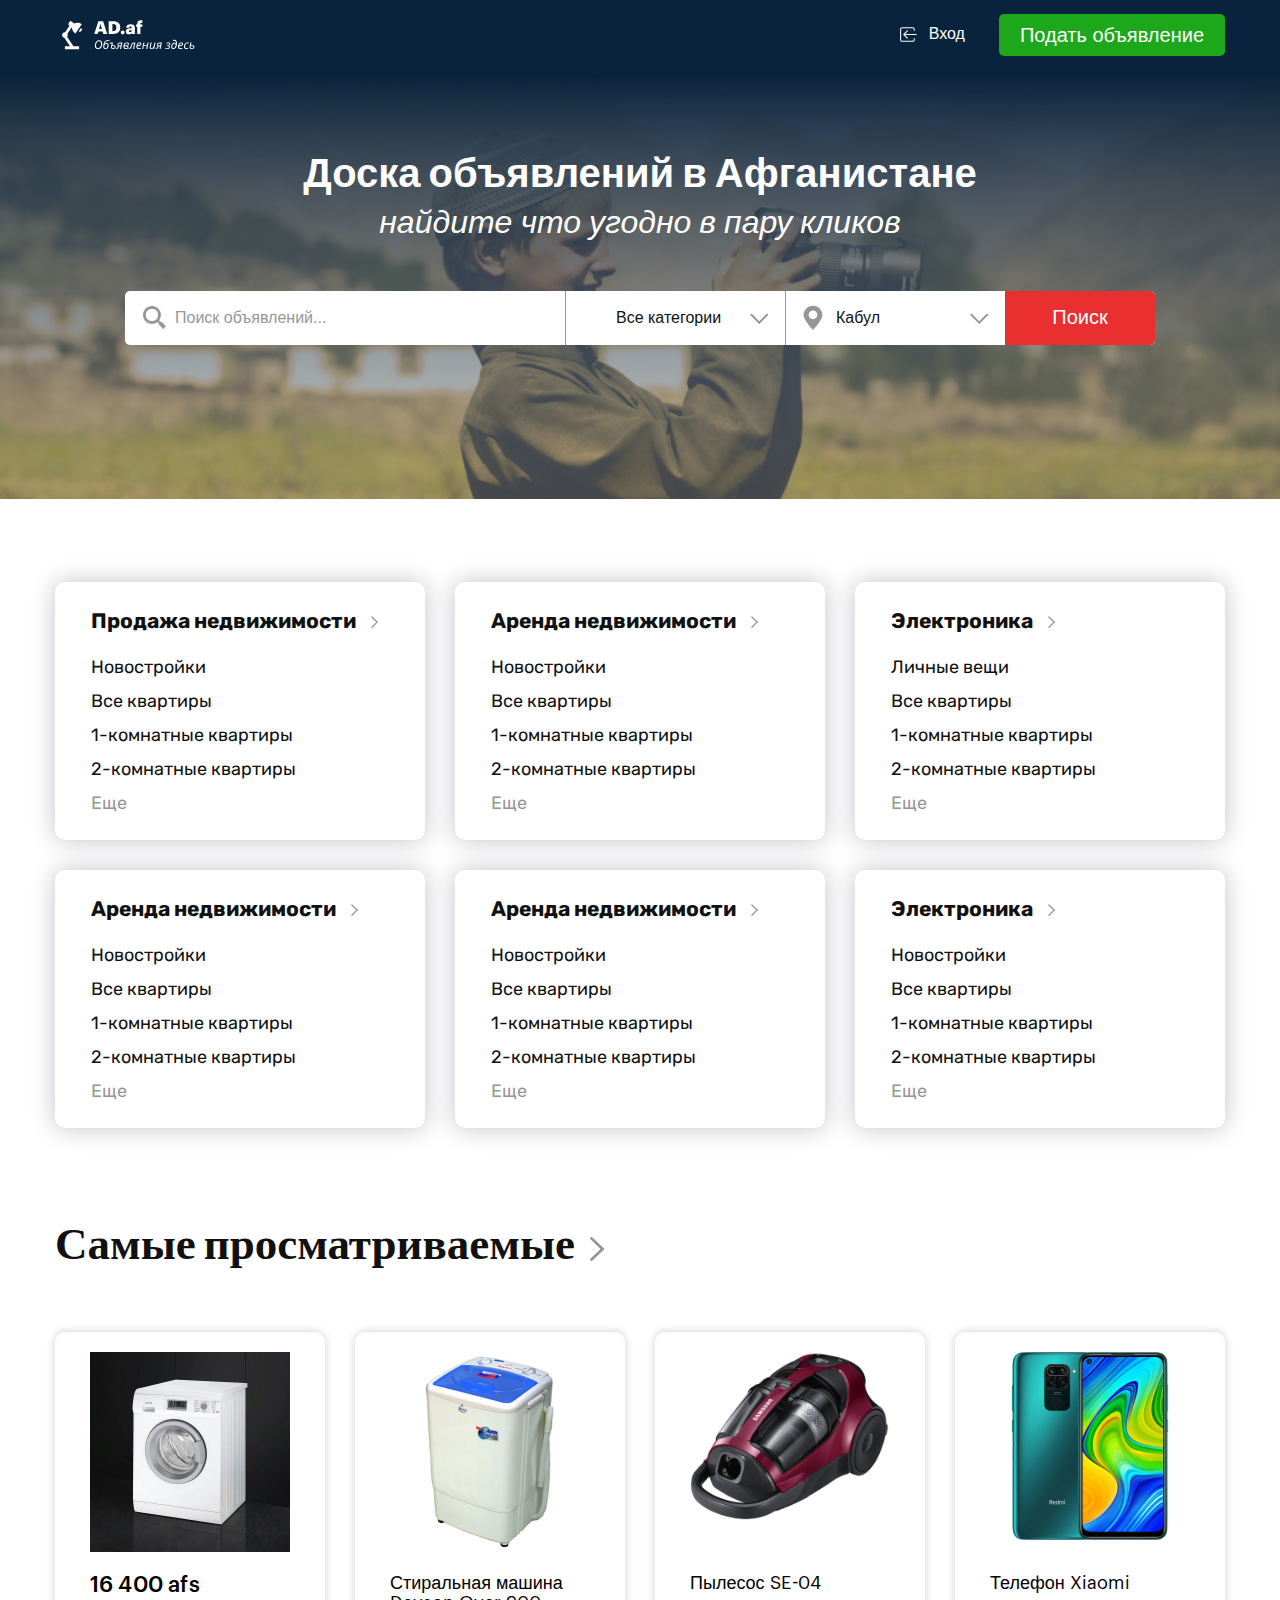
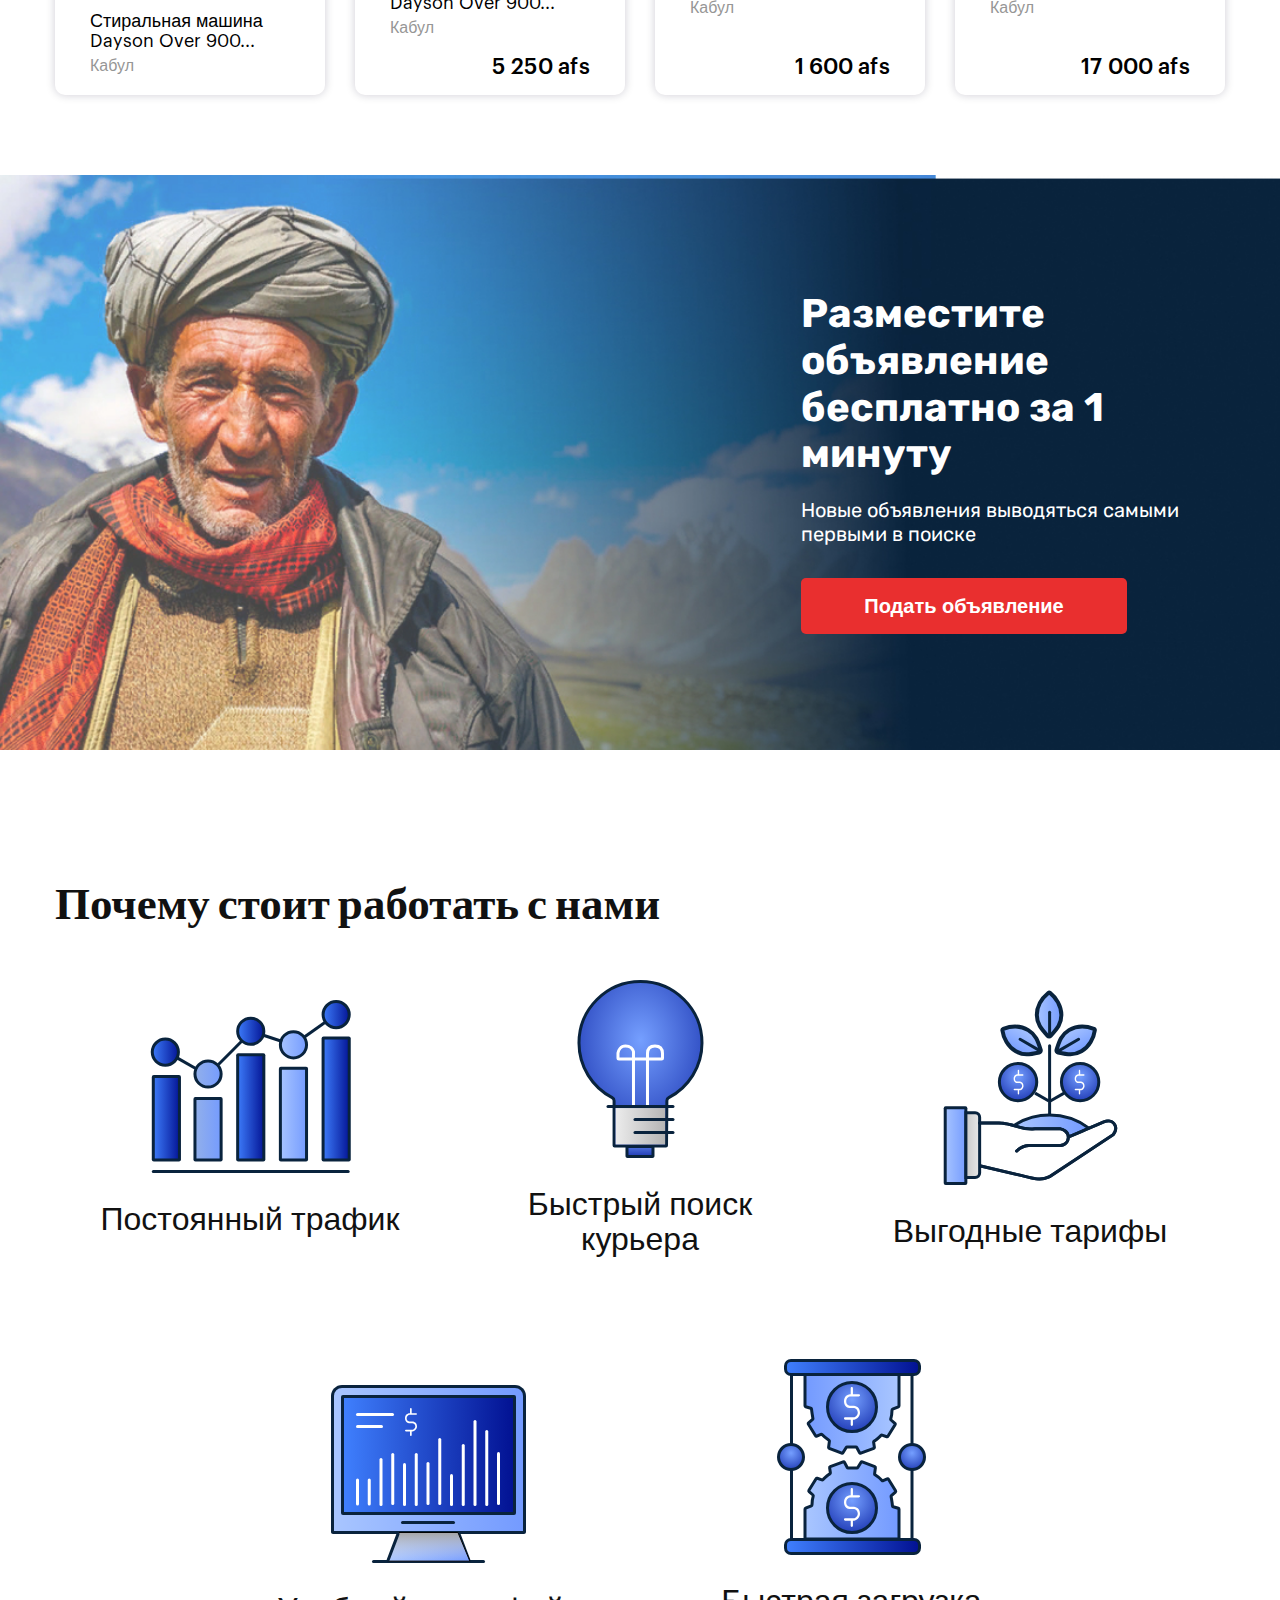
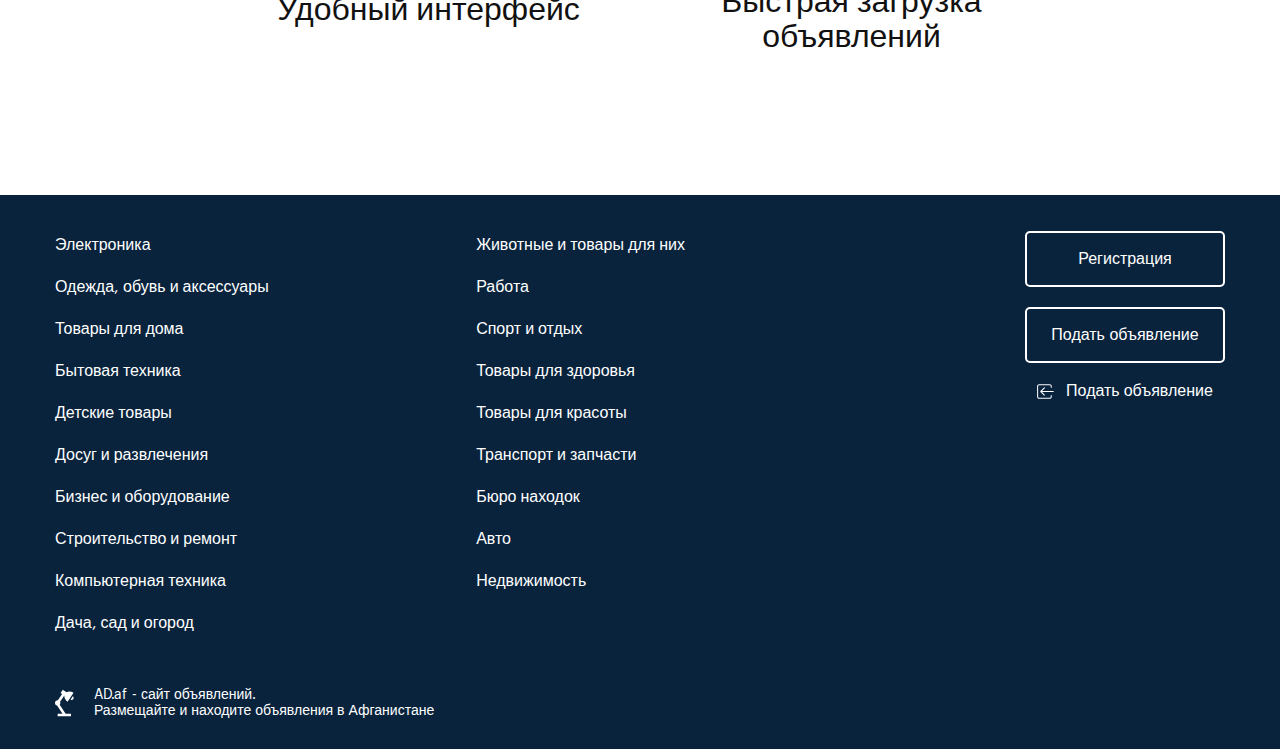
==== commit 8c44edf0: "Update index.html" ====
--- a/zakazs/index.html
+++ b/zakazs/index.html
@@ -5,7 +5,7 @@
    <meta charset="UTF-8">
    <meta http-equiv="X-UA-Compatible" content="IE=edge">
    <meta name="viewport" content="width=device-width, initial-scale=1.0">
-   <title>Document</title>
+   <title>Объявления здесь (Главная)</title>
    <link rel="preconnect" href="https://fonts.gstatic.com">
    <link
       href="https://fonts.googleapis.com/css2?family=Rubik:ital,wght@0,300;0,400;0,500;0,600;0,700;0,800;0,900;1,300;1,400;1,500;1,600;1,700;1,800;1,900&display=swap"
@@ -430,4 +430,4 @@
    <script src="https://ajax.googleapis.com/ajax/libs/jquery/3.5.1/jquery.min.js"></script>
 </body>
 
-</html>+</html>
--- a/zakazs/css/style.min.css
+++ b/zakazs/css/style.min.css
@@ -1 +1 @@
-html,body,div,span,applet,object,iframe,h1,h2,h3,h4,h5,h6,p,blockquote,pre,a,abbr,acronym,address,big,cite,code,del,dfn,em,img,ins,kbd,q,s,samp,small,strike,strong,sub,sup,tt,var,b,u,i,center,dl,dt,dd,ol,ul,li,fieldset,form,label,legend,table,caption,tbody,tfoot,thead,tr,th,td,article,aside,canvas,details,embed,figure,figcaption,footer,header,hgroup,menu,nav,output,ruby,section,summary,time,mark,audio,video{margin:0;padding:0;border:0;font-size:100%;font:inherit;vertical-align:baseline}:focus{outline:0}article,aside,details,figcaption,figure,footer,header,hgroup,menu,nav,section{display:block}body{line-height:1}ol,ul{list-style:none}blockquote,q{quotes:none}blockquote:before,blockquote:after,q:before,q:after{content:"";content:none}table{border-collapse:collapse;border-spacing:0}input[type="search"]::-webkit-search-cancel-button,input[type="search"]::-webkit-search-decoration,input[type="search"]::-webkit-search-results-button,input[type="search"]::-webkit-search-results-decoration{-webkit-appearance:none;-moz-appearance:none}input[type="search"]{-webkit-appearance:none;-moz-appearance:none;-webkit-box-sizing:content-box;box-sizing:content-box}textarea{overflow:auto;vertical-align:top;resize:vertical}audio,canvas,video{display:inline-block;*display:inline;*zoom:1;max-width:100%}audio:not([controls]){display:none;height:0}[hidden]{display:none}html{font-size:100%;-webkit-text-size-adjust:100%;-ms-text-size-adjust:100%}a:focus{outline:thin dotted}a:active,a:hover{outline:0}img{border:0;-ms-interpolation-mode:bicubic}figure{margin:0}form{margin:0}fieldset{border:1px solid #c0c0c0;margin:0 2px;padding:0.35em 0.625em 0.75em}legend{border:0;padding:0;white-space:normal;*margin-left:-7px}button,input,select,textarea{font-size:100%;margin:0;vertical-align:baseline;*vertical-align:middle}button,input{line-height:normal}button,select{text-transform:none}button,html input[type="button"],input[type="reset"],input[type="submit"]{-webkit-appearance:button;cursor:pointer;*overflow:visible}button[disabled],html input[disabled]{cursor:default}input[type="checkbox"],input[type="radio"]{-webkit-box-sizing:border-box;box-sizing:border-box;padding:0;*height:13px;*width:13px}input[type="search"]{-webkit-appearance:textfield;-webkit-box-sizing:content-box;box-sizing:content-box}input[type="search"]::-webkit-search-cancel-button,input[type="search"]::-webkit-search-decoration{-webkit-appearance:none}button::-moz-focus-inner,input::-moz-focus-inner{border:0;padding:0}textarea{overflow:auto;vertical-align:top}table{border-collapse:collapse;border-spacing:0}html,button,input,select,textarea{color:#222}::-moz-selection{background:#b3d4fc;text-shadow:none}::selection{background:#b3d4fc;text-shadow:none}img{vertical-align:middle}fieldset{border:0;margin:0;padding:0}textarea{resize:vertical}.chromeframe{margin:0.2em 0;background:#ccc;color:#000;padding:0.2em 0}html{-webkit-box-sizing:border-box;box-sizing:border-box}*,*::before,*::after{-webkit-box-sizing:inherit;box-sizing:inherit}body{margin:0;padding:0;font-size:16px;font-weight:400;color:#111111;font-family:"Graphik", sans-serif}a{text-decoration:none;display:inline-block;color:inherit}select,button,input{border:0;background:0;outline:0;color:inherit}.title{font-family:"Graphik";font-weight:900;font-size:45px;line-height:111%}.title-indent{padding-left:30px;margin-bottom:9px}.btn{color:#fff;font-weight:700;font-size:20px;line-height:120%;background:#e92f2f;border-radius:5px;-webkit-transition:all 0.4s linear;-o-transition:all 0.4s linear;transition:all 0.4s linear}.btn:hover{background:#cd3232}.mobail{display:none}.form-radio{display:-webkit-box;display:-ms-flexbox;display:flex;-webkit-box-orient:horizontal;-webkit-box-direction:normal;-ms-flex-direction:row;flex-direction:row;position:relative;-webkit-box-align:center;-ms-flex-align:center;align-items:center;margin-bottom:12px}.form-radio:last-child{margin-bottom:0}.form-radio:last-child{margin-bottom:0}.form-radio input{position:absolute;opacity:0;display:block;height:0;width:0}.form-radio .radio{-webkit-appearance:none;-moz-appearance:none;appearance:none;display:inline-block;position:relative;height:14px;width:14px;border-radius:50%;border:1px solid #a3a3a3;background-color:#ffffff;-webkit-box-shadow:0 0 4px 0 rgba(0,0,0,0.1);box-shadow:0 0 4px 0 rgba(0,0,0,0.1);cursor:pointer;outline:none}.form-radio .radio-span{margin-right:15px}.form-radio:hover .radio::before,.form-radio input:checked+.radio::before{content:"";position:absolute;width:10px;height:10px;border-radius:8px;background:#3790e9;top:50%;left:50%;-webkit-transform:translate(-50%, -50%);-ms-transform:translate(-50%, -50%);transform:translate(-50%, -50%)}.form-radio .radio::before,.form-radio input:checked+.radio::before{background:#3790e9;width:10px;height:10px}input[type="file"]{display:none}.differ-container{margin:0 auto;padding:0 15px;max-width:1430px}.crumbs__list{display:-webkit-box;display:-ms-flexbox;display:flex;padding:40px 0 28px 0}.crumbs__list-item{font-size:14px;color:#969696;margin-right:5px}.crumbs__list-item:last-child{margin-right:0}.crumbs__list-item:first-child::before{content:""}.crumbs__list-item::before{content:">"}.crumbs__list-link{font-size:14px;color:#969696}.wrapper{overflow:hidden}.container{margin:0 auto;padding:0 15px;max-width:1200px}.header{padding:14px 0 154px 0;background:url(../images/header-bg.jpg) no-repeat center top/cover;color:#fff}.header__top{display:-webkit-box;display:-ms-flexbox;display:flex;-ms-flex-wrap:wrap;flex-wrap:wrap;-webkit-box-align:center;-ms-flex-align:center;align-items:center;-webkit-box-pack:justify;-ms-flex-pack:justify;justify-content:space-between;margin-bottom:96px}.header__button{display:-webkit-box;display:-ms-flexbox;display:flex;-webkit-box-align:center;-ms-flex-align:center;align-items:center;font-size:16px;line-height:112%}.header__button-link{margin-right:34px}.header__button-arrow{margin-right:8px}.header__button-arrow img{padding-top:1px}.header__button-btn{font-size:20px;line-height:110%;min-height:40px;background:#1da81b;border-radius:5px;padding:10px 21px 10px 21px;-webkit-transition:all 0.4s linear;-o-transition:all 0.4s linear;transition:all 0.4s linear}.header__button-btn:hover{background:#1b951a}.header__content{width:100%;max-width:1030px;margin:0 auto;text-align:center}.header__title{font-weight:700;font-size:40px;line-height:110%;margin-bottom:10px}.header__subtitle{display:inline-block;font-style:italic;font-weight:300;font-size:32px;line-height:110%;margin-bottom:50px}.header__form{display:-webkit-box;display:-ms-flexbox;display:flex;-webkit-box-align:center;-ms-flex-align:center;align-items:center;height:54px;color:#111;-moz-text-align-last:left;text-align-last:left;background:#ffffff;height:54px;border-radius:5px}.header__form select{width:100%;max-width:220px;padding:18px 16px 18px 50px;border-left:1px solid #969696;font-size:16px;height:54px;-webkit-appearance:none;-moz-appearance:none;appearance:none;line-height:18px;background-image:url(../images/arrow-bottom.svg) !important;background-repeat:no-repeat !important;background-position:right !important;margin-right:15px}.header__form select:nth-child(2){padding-left:18px}.header__form-span{width:100%;max-width:220px;height:54px;display:block;padding-right:16px;background:#ffffff;background-image:url(../images/location.svg) !important;background-repeat:no-repeat !important;background-position:18px 14px !important}.header__form-span:nth-child(2){background-image:none !important}.header__form-input{width:100%;max-width:440px;background-image:url(../images/search.svg) !important;background-repeat:no-repeat !important;background-position:18px 12px !important;padding:15px 15px 15px 50px}.header__form-input::-webkit-input-placeholder{font-size:16px;line-height:18px;color:#969696}.header__form-input::-moz-placeholder{font-size:16px;line-height:18px;color:#969696}.header__form-input:-ms-input-placeholder{font-size:16px;line-height:18px;color:#969696}.header__form-input::-ms-input-placeholder{font-size:16px;line-height:18px;color:#969696}.header__form-input::placeholder{font-size:16px;line-height:18px;color:#969696}.header__form-btn{width:100%;max-width:150px;height:54px;display:-webkit-box;display:-ms-flexbox;display:flex;-webkit-box-pack:center;-ms-flex-pack:center;justify-content:center;font-size:20px;line-height:110%;background:#e92f2f;color:#fff;border-radius:0px 5px 5px 0px;-webkit-transition:all 0.4s linear;-o-transition:all 0.4s linear;transition:all 0.4s linear;padding:15px 40px}.header__form-btn:hover{background:#e92f2f}.header__lange{width:57px;height:31px;font-size:14px;text-transform:uppercase;border:2px solid #ffffff;background:#09233d;-webkit-appearance:none;-moz-appearance:none;appearance:none;background-image:url(../images/lange-arrow.svg);background-repeat:no-repeat;background-position:36px;border-radius:5px;padding:7px 10px;margin-left:20px;margin:auto 20px}.header__icon{display:-webkit-box;display:-ms-flexbox;display:flex;-webkit-box-align:center;-ms-flex-align:center;align-items:center}.header__icon-item{position:relative;margin-right:20px}.header__icon-item:last-child{margin-right:0}.header__icon-item span{display:-webkit-box;display:-ms-flexbox;display:flex;-webkit-box-align:center;-ms-flex-align:center;align-items:center;-webkit-box-pack:center;-ms-flex-pack:center;justify-content:center;position:absolute;width:18px;height:16.37px;right:-7px;top:-6px;border-radius:50%;background:#ffffff;font-size:12px;color:#000}.header__menu-btn{display:none}.header-indent{margin-right:60px}.header-icon-mobail{display:none}.header__burger-items{display:none}.header-fixed{position:fixed;width:100%;top:0;z-index:1}.advertising{font-family:Rubik;position:relative;padding:116px 0;background:url(../images/fonu.jpg) no-repeat center top/cover;color:#fff;margin-bottom:24px}.advertising::before{background:-webkit-gradient(linear, left top, left bottom, from(#ff4545), to(#e92f2f));background:-o-linear-gradient(top, #ff4545 0%, #e92f2f 100%);background:linear-gradient(180deg, #ff4545 0%, #e92f2f 100%);position:absolute;width:100%;height:100%}.advertising__item{width:100%;max-width:424px;margin-left:auto}.advertising__title{font-weight:700;font-size:40px;line-height:117%;margin-bottom:20px}.advertising__text{width:100%;max-width:386px;font-size:20px;line-height:120%;margin-bottom:32px}.advertising__btn{width:100%;max-width:326px;min-height:54px;padding:16px 57px}.product{padding-bottom:50px}.product__title{display:-webkit-box;display:-ms-flexbox;display:flex;-webkit-box-align:center;-ms-flex-align:center;align-items:center;margin-bottom:60px}.product__title-arrow{margin:4px 0 0 15px}.product__items{display:-webkit-box;display:-ms-flexbox;display:flex;-ms-flex-wrap:wrap;flex-wrap:wrap;-webkit-box-pack:justify;-ms-flex-pack:justify;justify-content:space-between}.product__item{width:100%;max-width:270px;min-height:350px;display:-webkit-box;display:-ms-flexbox;display:flex;-webkit-box-orient:vertical;-webkit-box-direction:normal;-ms-flex-direction:column;flex-direction:column;color:#000;background:#ffffff;-webkit-box-shadow:0px 0px 10px rgba(15,12,45,0.2);box-shadow:0px 0px 10px rgba(15,12,45,0.2);border-radius:10px;padding:20px 35px 15px 35px;margin-bottom:30px}.product__item span{display:-webkit-box;display:-ms-flexbox;display:flex}.product__item-images{text-align:center;margin-bottom:22px;min-height:200px}.product__item-images img{max-width:100%}.product__item-title{font-weight:500;font-size:22px;line-height:109%;margin-bottom:14px}.product__item-text{font-size:18px;line-height:111%;margin-bottom:6px}.product__item-kabul{font-size:16px;line-height:112%;color:#969696;margin-bottom:4px}.product__item-price{-webkit-box-pack:end;-ms-flex-pack:end;justify-content:flex-end;margin-top:auto;font-weight:500;font-size:22px;line-height:109%}.categories{font-family:"Rubik", sans-serif;padding:83px 0 60px 0}.categories__cards{display:-webkit-box;display:-ms-flexbox;display:flex;-ms-flex-wrap:wrap;flex-wrap:wrap;-webkit-box-pack:justify;-ms-flex-pack:justify;justify-content:space-between}.categories__card{width:100%;max-width:370px;min-height:258px;background:#ffffff;-webkit-box-shadow:0px 0px 25px rgba(15,12,45,0.25);box-shadow:0px 0px 25px rgba(15,12,45,0.25);border-radius:10px;padding:26px 38px 26px 36px;margin-bottom:30px}.categories__card-title{width:100%;max-width:296px;display:-webkit-box;display:-ms-flexbox;display:flex;-webkit-box-align:center;-ms-flex-align:center;align-items:center;font-weight:700;font-size:21px;line-height:119%;margin-bottom:24px}.categories__card-arrow{margin-left:15px}.categories__card-item{font-size:18px;line-height:116%;margin-bottom:13px}.categories__card-item:last-child{margin-bottom:0}.categories__card-link{color:#969696;font-size:18px;line-height:116%;-webkit-transition:all 0.4s linear;-o-transition:all 0.4s linear;transition:all 0.4s linear;margin-top:13px}.categories__card-link:hover{color:#515151}.benefits{padding:106px 0 100px 0}.benefits__title{margin-bottom:50px}.benefits__items{display:-webkit-box;display:-ms-flexbox;display:flex;-ms-flex-wrap:wrap;flex-wrap:wrap;-webkit-box-align:center;-ms-flex-align:center;align-items:center;text-align:center;-webkit-box-pack:justify;-ms-flex-pack:justify;justify-content:space-between}.benefits__items:last-child{width:100%;max-width:846px;margin:60px auto 0 auto}.benefits__item{width:100%;max-width:330px;font-size:32px;line-height:109%;margin:0 auto 40px auto}.benefits__item-images{margin-bottom:30px}.benefits__item-text{font-size:32px;line-height:110%}.registration{padding-bottom:100px}.registration__form{font-family:"Rubik", sans-serif;color:#000}.registration__form-wrapper{display:-webkit-box;display:-ms-flexbox;display:flex;-webkit-box-pack:justify;-ms-flex-pack:justify;justify-content:space-between;background:#f5f5f5;border:2px solid #dddddd;-webkit-box-sizing:border-box;box-sizing:border-box;border-radius:5px;padding:17px 44px 58px 0px;margin-bottom:30px}.registration__form-left{width:100%;max-width:578px}.registration__form-items{display:-webkit-box;display:-ms-flexbox;display:flex;-webkit-box-orient:vertical;-webkit-box-direction:normal;-ms-flex-direction:column;flex-direction:column}.registration__form-title{font-size:24px;line-height:116%}.registration__form-select{width:100%;max-width:578px;min-height:42px;background:#ffffff;padding:10px 16px 10px 30px;-webkit-appearance:none;-moz-appearance:none;appearance:none;background-image:url(../../images/form-arrow.svg);background-repeat:no-repeat;background-position:550px}.registration__form-radios{margin:19px 0 37px 0;padding-left:30px}.registration__form-items{width:100%;max-width:517px;padding-left:30px;margin-top:22px}.registration__form-label,.registration__form-text{font-size:14px;line-height:121%}.registration__form-text{display:block;margin-bottom:12px}.registration__form-input{font-size:14px;background:#e7e7e7;border-radius:5px;min-height:44px;padding:14px 0 14px 19px;margin:7px 0 17px 0}.registration__form-input::-webkit-input-placeholder{color:#a3a3a3;font-size:14px}.registration__form-input::-moz-placeholder{color:#a3a3a3;font-size:14px}.registration__form-input:-ms-input-placeholder{color:#a3a3a3;font-size:14px}.registration__form-input::-ms-input-placeholder{color:#a3a3a3;font-size:14px}.registration__form-input::placeholder{color:#a3a3a3;font-size:14px}.registration__form-input:last-child{margin-bottom:0}.registration__form-right{padding-left:30px}.registration__form-images{margin-top:20px}.registration__form-images img{width:100%;max-width:403px;min-height:412px;border-radius:5px;-o-object-fit:cover;object-fit:cover}.registration__form-box{display:-webkit-box;display:-ms-flexbox;display:flex;-ms-flex-wrap:wrap;flex-wrap:wrap;-webkit-box-align:center;-ms-flex-align:center;align-items:center;margin:28px 0 24px 0}.registration__form-file{font-size:16px;line-height:112%;padding:11px 40px;border:2px solid #c1c1c1;border-radius:5px;cursor:pointer;margin-left:40px}.registration__form-photo{width:100%;max-width:380px;display:-webkit-box;display:-ms-flexbox;display:flex;-ms-flex-wrap:wrap;flex-wrap:wrap;-webkit-box-pack:justify;-ms-flex-pack:justify;justify-content:space-between;-webkit-box-align:center;-ms-flex-align:center;align-items:center;margin:0 auto}.registration__form-photo img{max-width:100%}.registration__form-btn{padding:10px 24px}.footer{padding:36px 0 30px 0;color:#fff;background:#09233d}.footer__top{display:-webkit-box;display:-ms-flexbox;display:flex;-ms-flex-wrap:wrap;flex-wrap:wrap;-webkit-box-pack:justify;-ms-flex-pack:justify;justify-content:space-between;margin-bottom:36px}.footer__menu{width:100%;max-width:630px;display:-webkit-box;display:-ms-flexbox;display:flex;-ms-flex-wrap:wrap;flex-wrap:wrap;-webkit-box-pack:justify;-ms-flex-pack:justify;justify-content:space-between;margin-right:60px}.footer__menu-list{margin:0 60px 14px 0}.footer__menu-list:last-child{margin:0}.footer__menu-item{margin-bottom:14px}.footer__menu-item:last-child{margin-bottom:0}.footer__menu-link{font-size:16px;line-height:175%;-webkit-transition:all 0.4s linear;-o-transition:all 0.4s linear;transition:all 0.4s linear}.footer__menu-link:hover{opacity:0.7}.footer__button{width:100%;max-width:200px;display:-webkit-box;display:-ms-flexbox;display:flex;-webkit-box-orient:vertical;-webkit-box-direction:normal;-ms-flex-direction:column;flex-direction:column;text-align:center}.footer__button-btn{font-size:16px;line-height:175%;padding:12px 20px;border:2px solid #ffffff;-webkit-box-sizing:border-box;box-sizing:border-box;border-radius:5px;-webkit-transition:all 0.4s linear;-o-transition:all 0.4s linear;transition:all 0.4s linear;margin-bottom:20px}.footer__button-btn:hover{background:#fff;color:#000}.footer__button-link{position:relative;-webkit-transition:all 0.4s linear;-o-transition:all 0.4s linear;transition:all 0.4s linear}.footer__button-link:hover{opacity:0.7}.footer__bottom{display:-webkit-box;display:-ms-flexbox;display:flex;-webkit-box-align:center;-ms-flex-align:center;align-items:center}.footer__logo{margin-right:20px}.footer__text{width:100%;max-width:360px;font-size:14px;line-height:116%}@media (max-width: 1400px){.header-indent{margin-right:10px}}@media (max-width: 1350px){.header__burger-items{position:absolute;top:0;left:0;text-align:center;width:100%;background-color:#09233deb;padding:100px 15px;height:1000%;text-align:right;z-index:1;overflow-x:hidden}.header__burger-items .header__button{display:block;margin-bottom:34px}.header__burger-items .header__lange{display:block;margin:0 0 0 auto;margin-bottom:34px}.header-button-indent{margin:0 !important}.header__burger-items .header__icon{display:block}.header__burger-items .header__icon .header__icon-item:nth-child(1){display:none}.header__menu-btn{width:30px;height:20px;margin-right:20px;position:relative;z-index:100;display:block}.header__menu-btn span{width:100%;height:3px;background:#fff;top:9px;position:absolute}.header__menu-btn::after,.header__menu-btn::before{content:"";width:100%;height:3px;background:#fff;position:absolute;-webkit-transition:all 0.4s linear;-o-transition:all 0.4s linear;transition:all 0.4s linear}.header__menu-btn.active::after{-webkit-transform:rotate(45deg);-ms-transform:rotate(45deg);transform:rotate(45deg);top:8px}.header__menu-btn.active::before{-webkit-transform:rotate(135deg);-ms-transform:rotate(135deg);transform:rotate(135deg);top:8px}.header__menu-btn.active span{display:none}.header__menu-btn::after{top:0}.header__menu-btn::before{bottom:0}.header-item-mobail,.header-item-mobail,.header-item-mobail{display:none !important}.header-icon-mobail{display:block;width:30px;height:27px;margin-left:auto}.header-fom-media{margin:0 auto}.header__icon-item{margin:0 6px}}@media (max-width: 1170px){.categories__card{margin-bottom:10px}.product__item{margin:10px;max-width:31%}}@media (max-width: 1162px){.registration__form-box{-webkit-box-orient:vertical;-webkit-box-direction:normal;-ms-flex-direction:column;flex-direction:column;-webkit-box-pack:center;-ms-flex-pack:center;justify-content:center;margin-top:22px}.registration__form-file{margin-left:0;margin-top:15px}}@media (max-width: 1155px){.categories__card{max-width:49%;margin-bottom:16px}}@media (max-width: 1070px){.registration__form-images img{max-width:100%;min-height:auto}.registration__form-wrapper{padding:17px 30px 58px 0px}}@media (max-width: 970px){.registration__form-wrapper{-webkit-box-orient:vertical;-webkit-box-direction:normal;-ms-flex-direction:column;flex-direction:column}.registration__form-left{margin:0 auto}.registration__form-images img{width:100%;max-width:403px;min-height:412px}.registration__form-right{text-align:center;padding:30px 0 30px 30px}.registration__form-btn{display:block;margin:0 auto}.registration__form-items{max-width:100%}.registration__form-box{margin-bottom:50px}.header-fom-media{display:none}.header__icon-item{margin-left:auto}}@media (max-width: 911px){.footer__top{-webkit-box-orient:vertical;-webkit-box-direction:normal;-ms-flex-direction:column;flex-direction:column}.footer__menu{margin:0 0 30px 0}}@media (max-width: 886px){.product__item{max-width:47%}}@media (max-width: 725px){.categories__card{max-width:100%}}@media (max-width: 696px){.product__item{max-width:100%;margin:10px auto 10px}.categories,.benefits{padding:30px 0 14px 0}.product__title{margin-bottom:20px}.advertising__item{margin:0 auto}.advertising__item{text-align:center}.advertising__title{margin-bottom:16px}.advertising__text{margin:0 auto 16px auto}.header__form{width:100%;max-width:500px;-webkit-box-orient:vertical;-webkit-box-direction:normal;-ms-flex-direction:column;flex-direction:column;background:0;margin:25px auto}.header__form select{max-width:100%}.header__form select:nth-child(1){padding:0;border-left:0}.header__form-span{padding-left:50px}.header__form-input,.header__form-span{background:#fff;max-width:100%;margin-bottom:5px}.header__form-btn{max-width:100%;border-radius:0}.header{padding-bottom:184px}}@media (max-width: 640px){.registration__form-select{background-position:97%}}@media (max-width: 500px){.categories__card-title,.product__item-price,.header__btn{font-size:18px}.header__form-input::-webkit-input-placeholder{font-size:16px}.header__form-input::-moz-placeholder{font-size:16px}.header__form-input:-ms-input-placeholder{font-size:16px}.header__form-input::-ms-input-placeholder{font-size:16px}.categories__card-item,.product__item-text,.categories__card-link,.advertising__text,.advertising__btn,.header__form-input::placeholder,.header__form select,.header__form-btn{font-size:16px}.product__item-kabul{font-size:14px}.title,.advertising__title{font-size:36px !important}.benefits__item-text{font-size:20px}.benefits__items:last-child{margin:0}.footer__button{max-width:100%}.header__top{margin-bottom:26px}.header__button-btn{width:80%;margin-top:18px !important;margin:0 auto}.header__title{font-size:38px}.header__subtitle{font-size:28px;margin-bottom:10px}.header__button{display:none}.mobail{display:block !important}.header__button-link{margin-right:0;margin:15px 0}.arrow{display:none}.registration__form-images img{max-width:100%;min-height:auto}.title-indent,.registration__form-select,.registration__form-radios,.registration__form-items,.registration__form-right{padding-left:10px !important}.registration__form-wrapper{padding:10px 10px 16px 0;margin-bottom:20px}}@media (max-width: 425px){.title,.advertising__title{font-size:32px}.header__title{font-size:36px}.header__subtitle{font-size:26px}.header__button-btn{width:100%}}@media (max-width: 375px){.title,.advertising__title{font-size:25px !important}.header__title{font-size:30px}.header__subtitle{font-size:20px}}@media (max-width: 350px){.registration__form-photo{-webkit-box-pack:center;-ms-flex-pack:center;justify-content:center}.registration__form-photo img{margin-bottom:40px}.registration__form-photo img:last-child{margin-bottom:0}}html{-webkit-box-sizing:border-box;box-sizing:border-box}*,*::before,*::after{-webkit-box-sizing:inherit;box-sizing:inherit}body{margin:0;padding:0;font-size:16px;font-weight:400;color:#111111;font-family:"Graphik", sans-serif}a{text-decoration:none;display:inline-block;color:inherit}select,button,input{border:0;background:0;outline:0;color:inherit}.title{font-family:"Graphik";font-weight:900;font-size:45px;line-height:111%}.title-indent{padding-left:30px;margin-bottom:9px}.btn{color:#fff;font-weight:700;font-size:20px;line-height:120%;background:#e92f2f;border-radius:5px;-webkit-transition:all 0.4s linear;-o-transition:all 0.4s linear;transition:all 0.4s linear}.btn:hover{background:#cd3232}.mobail{display:none}.form-radio{display:-webkit-box;display:-ms-flexbox;display:flex;-webkit-box-orient:horizontal;-webkit-box-direction:normal;-ms-flex-direction:row;flex-direction:row;position:relative;-webkit-box-align:center;-ms-flex-align:center;align-items:center;margin-bottom:12px}.form-radio:last-child{margin-bottom:0}.form-radio:last-child{margin-bottom:0}.form-radio input{position:absolute;opacity:0;display:block;height:0;width:0}.form-radio .radio{-webkit-appearance:none;-moz-appearance:none;appearance:none;display:inline-block;position:relative;height:14px;width:14px;border-radius:50%;border:1px solid #a3a3a3;background-color:#ffffff;-webkit-box-shadow:0 0 4px 0 rgba(0,0,0,0.1);box-shadow:0 0 4px 0 rgba(0,0,0,0.1);cursor:pointer;outline:none}.form-radio .radio-span{margin-right:15px}.form-radio:hover .radio::before,.form-radio input:checked+.radio::before{content:"";position:absolute;width:10px;height:10px;border-radius:8px;background:#3790e9;top:50%;left:50%;-webkit-transform:translate(-50%, -50%);-ms-transform:translate(-50%, -50%);transform:translate(-50%, -50%)}.form-radio .radio::before,.form-radio input:checked+.radio::before{background:#3790e9;width:10px;height:10px}input[type="file"]{display:none}.differ-container{margin:0 auto;padding:0 15px;max-width:1430px}.crumbs__list{display:-webkit-box;display:-ms-flexbox;display:flex;padding:40px 0 28px 0}.crumbs__list-item{font-size:14px;color:#969696;margin-right:5px}.crumbs__list-item:last-child{margin-right:0}.crumbs__list-item:first-child::before{content:""}.crumbs__list-item::before{content:">"}.crumbs__list-link{font-size:14px;color:#969696}.wrapper{overflow:hidden}.container{margin:0 auto;padding:0 15px;max-width:1200px}
+html,body,div,span,applet,object,iframe,h1,h2,h3,h4,h5,h6,p,blockquote,pre,a,abbr,acronym,address,big,cite,code,del,dfn,em,img,ins,kbd,q,s,samp,small,strike,strong,sub,sup,tt,var,b,u,i,center,dl,dt,dd,ol,ul,li,fieldset,form,label,legend,table,caption,tbody,tfoot,thead,tr,th,td,article,aside,canvas,details,embed,figure,figcaption,footer,header,hgroup,menu,nav,output,ruby,section,summary,time,mark,audio,video{margin:0;padding:0;border:0;font-size:100%;font:inherit;vertical-align:baseline}:focus{outline:0}article,aside,details,figcaption,figure,footer,header,hgroup,menu,nav,section{display:block}body{line-height:1}ol,ul{list-style:none}blockquote,q{quotes:none}blockquote:before,blockquote:after,q:before,q:after{content:"";content:none}table{border-collapse:collapse;border-spacing:0}input[type="search"]::-webkit-search-cancel-button,input[type="search"]::-webkit-search-decoration,input[type="search"]::-webkit-search-results-button,input[type="search"]::-webkit-search-results-decoration{-webkit-appearance:none;-moz-appearance:none}input[type="search"]{-webkit-appearance:none;-moz-appearance:none;-webkit-box-sizing:content-box;box-sizing:content-box}textarea{overflow:auto;vertical-align:top;resize:vertical}audio,canvas,video{display:inline-block;*display:inline;*zoom:1;max-width:100%}audio:not([controls]){display:none;height:0}[hidden]{display:none}html{font-size:100%;-webkit-text-size-adjust:100%;-ms-text-size-adjust:100%}a:focus{outline:thin dotted}a:active,a:hover{outline:0}img{border:0;-ms-interpolation-mode:bicubic}figure{margin:0}form{margin:0}fieldset{border:1px solid #c0c0c0;margin:0 2px;padding:0.35em 0.625em 0.75em}legend{border:0;padding:0;white-space:normal;*margin-left:-7px}button,input,select,textarea{font-size:100%;margin:0;vertical-align:baseline;*vertical-align:middle}button,input{line-height:normal}button,select{text-transform:none}button,html input[type="button"],input[type="reset"],input[type="submit"]{-webkit-appearance:button;cursor:pointer;*overflow:visible}button[disabled],html input[disabled]{cursor:default}input[type="checkbox"],input[type="radio"]{-webkit-box-sizing:border-box;box-sizing:border-box;padding:0;*height:13px;*width:13px}input[type="search"]{-webkit-appearance:textfield;-webkit-box-sizing:content-box;box-sizing:content-box}input[type="search"]::-webkit-search-cancel-button,input[type="search"]::-webkit-search-decoration{-webkit-appearance:none}button::-moz-focus-inner,input::-moz-focus-inner{border:0;padding:0}textarea{overflow:auto;vertical-align:top}table{border-collapse:collapse;border-spacing:0}html,button,input,select,textarea{color:#222}::-moz-selection{background:#b3d4fc;text-shadow:none}::selection{background:#b3d4fc;text-shadow:none}img{vertical-align:middle}fieldset{border:0;margin:0;padding:0}textarea{resize:vertical}.chromeframe{margin:0.2em 0;background:#ccc;color:#000;padding:0.2em 0}html{-webkit-box-sizing:border-box;box-sizing:border-box}*,*::before,*::after{-webkit-box-sizing:inherit;box-sizing:inherit}body{margin:0;padding:0;font-size:16px;font-weight:400;color:#111111;font-family:"Graphik", sans-serif}a{text-decoration:none;display:inline-block;color:inherit}select,button,input{border:0;background:0;outline:0;color:inherit}.title{font-family:"Graphik";font-weight:900;font-size:45px;line-height:111%}.title-indent{padding-left:30px;margin-bottom:9px}.btn{color:#fff;font-weight:700;font-size:20px;line-height:120%;background:#e92f2f;border-radius:5px;-webkit-transition:all 0.4s linear;-o-transition:all 0.4s linear;transition:all 0.4s linear}.btn:hover{background:#cd3232}.mobail{display:none}.form-radio{display:-webkit-box;display:-ms-flexbox;display:flex;-webkit-box-orient:horizontal;-webkit-box-direction:normal;-ms-flex-direction:row;flex-direction:row;position:relative;-webkit-box-align:center;-ms-flex-align:center;align-items:center;margin-bottom:12px}.form-radio:last-child{margin-bottom:0}.form-radio:last-child{margin-bottom:0}.form-radio input{position:absolute;opacity:0;display:block;height:0;width:0}.form-radio .radio{-webkit-appearance:none;-moz-appearance:none;appearance:none;display:inline-block;position:relative;height:14px;width:14px;border-radius:50%;border:1px solid #a3a3a3;background-color:#ffffff;-webkit-box-shadow:0 0 4px 0 rgba(0,0,0,0.1);box-shadow:0 0 4px 0 rgba(0,0,0,0.1);cursor:pointer;outline:none}.form-radio .radio-span{margin-right:15px}.form-radio:hover .radio::before,.form-radio input:checked+.radio::before{content:"";position:absolute;width:10px;height:10px;border-radius:8px;background:#3790e9;top:50%;left:50%;-webkit-transform:translate(-50%, -50%);-ms-transform:translate(-50%, -50%);transform:translate(-50%, -50%)}.form-radio .radio::before,.form-radio input:checked+.radio::before{background:#3790e9;width:10px;height:10px}input[type="file"]{display:none}.differ-container{margin:0 auto;padding:0 15px;max-width:1430px}.crumbs__list{display:-webkit-box;display:-ms-flexbox;display:flex;padding:40px 0 28px 0}.crumbs__list-item{font-size:14px;color:#969696;margin-right:5px}.crumbs__list-item:last-child{margin-right:0}.crumbs__list-item:first-child::before{content:""}.crumbs__list-item::before{content:">"}.crumbs__list-link{font-size:14px;color:#969696}.wrapper{overflow:hidden}.container{margin:0 auto;padding:0 15px;max-width:1200px}.header{padding:14px 0 154px 0;background:url(../images/header-bg.jpg) no-repeat center top/cover;color:#fff}.header__top{display:-webkit-box;display:-ms-flexbox;display:flex;-ms-flex-wrap:wrap;flex-wrap:wrap;-webkit-box-align:center;-ms-flex-align:center;align-items:center;-webkit-box-pack:justify;-ms-flex-pack:justify;justify-content:space-between;margin-bottom:96px}.header__button{display:-webkit-box;display:-ms-flexbox;display:flex;-webkit-box-align:center;-ms-flex-align:center;align-items:center;font-size:16px;line-height:112%}.header__button-link{margin-right:34px}.header__button-arrow{margin-right:8px}.header__button-arrow img{padding-bottom:1px}.header__button-btn{font-size:20px;line-height:110%;min-height:40px;background:#1da81b;border-radius:5px;padding:10px 21px 10px 21px;-webkit-transition:all 0.4s linear;-o-transition:all 0.4s linear;transition:all 0.4s linear}.header__button-btn:hover{background:#1b951a}.header__content{width:100%;max-width:1030px;margin:0 auto;text-align:center}.header__title{font-weight:700;font-size:40px;line-height:110%;margin-bottom:10px}.header__subtitle{display:inline-block;font-style:italic;font-weight:300;font-size:32px;line-height:110%;margin-bottom:50px}.header__form{display:-webkit-box;display:-ms-flexbox;display:flex;-webkit-box-align:center;-ms-flex-align:center;align-items:center;height:54px;color:#111;-moz-text-align-last:left;text-align-last:left;background:#ffffff;height:54px;border-radius:5px}.header__form select{width:100%;max-width:220px;padding:18px 16px 18px 50px;border-left:1px solid #969696;font-size:16px;height:54px;-webkit-appearance:none;-moz-appearance:none;appearance:none;line-height:18px;background-image:url(../images/arrow-bottom.svg) !important;background-repeat:no-repeat !important;background-position:right !important;margin-right:15px}.header__form select:nth-child(2){padding-left:18px}.header__form-span{width:100%;max-width:220px;height:54px;display:block;padding-right:16px;background:#ffffff;background-image:url(../images/location.svg) !important;background-repeat:no-repeat !important;background-position:18px 14px !important}.header__form-span:nth-child(2){background-image:none !important}.header__form-input{width:100%;max-width:440px;background-image:url(../images/search.svg) !important;background-repeat:no-repeat !important;background-position:18px 12px !important;padding:15px 15px 15px 50px}.header__form-input::-webkit-input-placeholder{font-size:16px;line-height:18px;color:#969696}.header__form-input::-moz-placeholder{font-size:16px;line-height:18px;color:#969696}.header__form-input:-ms-input-placeholder{font-size:16px;line-height:18px;color:#969696}.header__form-input::-ms-input-placeholder{font-size:16px;line-height:18px;color:#969696}.header__form-input::placeholder{font-size:16px;line-height:18px;color:#969696}.header__form-btn{width:100%;max-width:150px;height:54px;display:-webkit-box;display:-ms-flexbox;display:flex;-webkit-box-pack:center;-ms-flex-pack:center;justify-content:center;font-size:20px;line-height:110%;background:#e92f2f;color:#fff;border-radius:0px 5px 5px 0px;-webkit-transition:all 0.4s linear;-o-transition:all 0.4s linear;transition:all 0.4s linear;padding:15px 40px}.header__form-btn:hover{background:#e92f2f}.header__lange{width:57px;height:31px;font-size:14px;text-transform:uppercase;border:2px solid #ffffff;background:#09233d;-webkit-appearance:none;-moz-appearance:none;appearance:none;background-image:url(../images/lange-arrow.svg);background-repeat:no-repeat;background-position:36px;border-radius:5px;padding:7px 10px;margin-left:20px;margin:auto 20px}.header__icon{display:-webkit-box;display:-ms-flexbox;display:flex;-webkit-box-align:center;-ms-flex-align:center;align-items:center}.header__icon-item{position:relative;margin-right:20px}.header__icon-item:last-child{margin-right:0}.header__icon-item span{display:-webkit-box;display:-ms-flexbox;display:flex;-webkit-box-align:center;-ms-flex-align:center;align-items:center;-webkit-box-pack:center;-ms-flex-pack:center;justify-content:center;position:absolute;width:18px;height:16.37px;right:-7px;top:-6px;border-radius:50%;background:#ffffff;font-size:12px;color:#000}.header__menu-btn{display:none}.header-indent{margin-right:60px}.header-icon-mobail{display:none}.header__burger-items{display:none}.header-fixed{position:fixed;width:100%;top:0;z-index:1}.advertising{font-family:Rubik;position:relative;padding:116px 0;background:url(../images/fonu.jpg) no-repeat center top/cover;color:#fff;margin-bottom:24px}.advertising::before{background:-webkit-gradient(linear, left top, left bottom, from(#ff4545), to(#e92f2f));background:-o-linear-gradient(top, #ff4545 0%, #e92f2f 100%);background:linear-gradient(180deg, #ff4545 0%, #e92f2f 100%);position:absolute;width:100%;height:100%}.advertising__item{width:100%;max-width:424px;margin-left:auto}.advertising__title{font-weight:700;font-size:40px;line-height:117%;margin-bottom:20px}.advertising__text{width:100%;max-width:386px;font-size:20px;line-height:120%;margin-bottom:32px}.advertising__btn{width:100%;max-width:326px;min-height:54px;padding:16px 57px}.product{padding-bottom:50px}.product__title{display:-webkit-box;display:-ms-flexbox;display:flex;-webkit-box-align:center;-ms-flex-align:center;align-items:center;margin-bottom:60px}.product__title-arrow{margin:4px 0 0 15px}.product__items{display:-webkit-box;display:-ms-flexbox;display:flex;-ms-flex-wrap:wrap;flex-wrap:wrap;-webkit-box-pack:justify;-ms-flex-pack:justify;justify-content:space-between}.product__item{width:100%;max-width:270px;min-height:350px;display:-webkit-box;display:-ms-flexbox;display:flex;-webkit-box-orient:vertical;-webkit-box-direction:normal;-ms-flex-direction:column;flex-direction:column;color:#000;background:#ffffff;-webkit-box-shadow:0px 0px 10px rgba(15,12,45,0.2);box-shadow:0px 0px 10px rgba(15,12,45,0.2);border-radius:10px;padding:20px 35px 15px 35px;margin-bottom:30px}.product__item span{display:-webkit-box;display:-ms-flexbox;display:flex}.product__item-images{text-align:center;margin-bottom:22px;min-height:200px}.product__item-images img{max-width:100%}.product__item-title{font-weight:500;font-size:22px;line-height:109%;margin-bottom:14px}.product__item-text{font-size:18px;line-height:111%;margin-bottom:6px}.product__item-kabul{font-size:16px;line-height:112%;color:#969696;margin-bottom:4px}.product__item-price{-webkit-box-pack:end;-ms-flex-pack:end;justify-content:flex-end;margin-top:auto;font-weight:500;font-size:22px;line-height:109%}.categories{font-family:"Rubik", sans-serif;padding:83px 0 60px 0}.categories__cards{display:-webkit-box;display:-ms-flexbox;display:flex;-ms-flex-wrap:wrap;flex-wrap:wrap;-webkit-box-pack:justify;-ms-flex-pack:justify;justify-content:space-between}.categories__card{width:100%;max-width:370px;min-height:258px;background:#ffffff;-webkit-box-shadow:0px 0px 25px rgba(15,12,45,0.25);box-shadow:0px 0px 25px rgba(15,12,45,0.25);border-radius:10px;padding:26px 38px 26px 36px;margin-bottom:30px}.categories__card-title{width:100%;max-width:296px;display:-webkit-box;display:-ms-flexbox;display:flex;-webkit-box-align:center;-ms-flex-align:center;align-items:center;font-weight:700;font-size:21px;line-height:119%;margin-bottom:24px}.categories__card-arrow{margin-left:15px}.categories__card-item{font-size:18px;line-height:116%;margin-bottom:13px}.categories__card-item:last-child{margin-bottom:0}.categories__card-link{color:#969696;font-size:18px;line-height:116%;-webkit-transition:all 0.4s linear;-o-transition:all 0.4s linear;transition:all 0.4s linear;margin-top:13px}.categories__card-link:hover{color:#515151}.benefits{padding:106px 0 100px 0}.benefits__title{margin-bottom:50px}.benefits__items{display:-webkit-box;display:-ms-flexbox;display:flex;-ms-flex-wrap:wrap;flex-wrap:wrap;-webkit-box-align:center;-ms-flex-align:center;align-items:center;text-align:center;-webkit-box-pack:justify;-ms-flex-pack:justify;justify-content:space-between}.benefits__items:last-child{width:100%;max-width:846px;margin:60px auto 0 auto}.benefits__item{width:100%;max-width:330px;font-size:32px;line-height:109%;margin:0 auto 40px auto}.benefits__item-images{margin-bottom:30px}.benefits__item-text{font-size:32px;line-height:110%}.registration{padding-bottom:100px}.registration__form{font-family:"Rubik", sans-serif;color:#000}.registration__form-wrapper{display:-webkit-box;display:-ms-flexbox;display:flex;-webkit-box-pack:justify;-ms-flex-pack:justify;justify-content:space-between;background:#f5f5f5;border:2px solid #dddddd;-webkit-box-sizing:border-box;box-sizing:border-box;border-radius:5px;padding:17px 44px 58px 0px;margin-bottom:30px}.registration__form-left{width:100%;max-width:578px}.registration__form-items{display:-webkit-box;display:-ms-flexbox;display:flex;-webkit-box-orient:vertical;-webkit-box-direction:normal;-ms-flex-direction:column;flex-direction:column}.registration__form-title{font-size:24px;line-height:116%}.registration__form-select{width:100%;max-width:578px;min-height:42px;background:#ffffff;padding:10px 16px 10px 30px;-webkit-appearance:none;-moz-appearance:none;appearance:none;background-image:url(../../images/form-arrow.svg);background-repeat:no-repeat;background-position:550px}.registration__form-radios{margin:19px 0 37px 0;padding-left:30px}.registration__form-items{width:100%;max-width:517px;padding-left:30px;margin-top:22px}.registration__form-label,.registration__form-text{font-size:14px;line-height:121%}.registration__form-text{display:block;margin-bottom:12px}.registration__form-input{font-size:14px;background:#e7e7e7;border-radius:5px;min-height:44px;padding:14px 0 14px 19px;margin:7px 0 17px 0}.registration__form-input::-webkit-input-placeholder{color:#a3a3a3;font-size:14px}.registration__form-input::-moz-placeholder{color:#a3a3a3;font-size:14px}.registration__form-input:-ms-input-placeholder{color:#a3a3a3;font-size:14px}.registration__form-input::-ms-input-placeholder{color:#a3a3a3;font-size:14px}.registration__form-input::placeholder{color:#a3a3a3;font-size:14px}.registration__form-input:last-child{margin-bottom:0}.registration__form-right{padding-left:30px}.registration__form-images{margin-top:20px}.registration__form-images img{width:100%;max-width:403px;min-height:412px;border-radius:5px;-o-object-fit:cover;object-fit:cover}.registration__form-box{display:-webkit-box;display:-ms-flexbox;display:flex;-ms-flex-wrap:wrap;flex-wrap:wrap;-webkit-box-align:center;-ms-flex-align:center;align-items:center;margin:28px 0 24px 0}.registration__form-file{font-size:16px;line-height:112%;padding:11px 40px;border:2px solid #c1c1c1;border-radius:5px;cursor:pointer;margin-left:40px}.registration__form-photo{width:100%;max-width:380px;display:-webkit-box;display:-ms-flexbox;display:flex;-ms-flex-wrap:wrap;flex-wrap:wrap;-webkit-box-pack:justify;-ms-flex-pack:justify;justify-content:space-between;-webkit-box-align:center;-ms-flex-align:center;align-items:center;margin:0 auto}.registration__form-photo img{max-width:100%}.registration__form-btn{padding:10px 24px}.footer{padding:36px 0 30px 0;color:#fff;background:#09233d}.footer__top{display:-webkit-box;display:-ms-flexbox;display:flex;-ms-flex-wrap:wrap;flex-wrap:wrap;-webkit-box-pack:justify;-ms-flex-pack:justify;justify-content:space-between;margin-bottom:36px}.footer__menu{width:100%;max-width:630px;display:-webkit-box;display:-ms-flexbox;display:flex;-ms-flex-wrap:wrap;flex-wrap:wrap;-webkit-box-pack:justify;-ms-flex-pack:justify;justify-content:space-between;margin-right:60px}.footer__menu-list{margin:0 60px 14px 0}.footer__menu-list:last-child{margin:0}.footer__menu-item{margin-bottom:14px}.footer__menu-item:last-child{margin-bottom:0}.footer__menu-link{font-size:16px;line-height:175%;-webkit-transition:all 0.4s linear;-o-transition:all 0.4s linear;transition:all 0.4s linear}.footer__menu-link:hover{opacity:0.7}.footer__button{width:100%;max-width:200px;display:-webkit-box;display:-ms-flexbox;display:flex;-webkit-box-orient:vertical;-webkit-box-direction:normal;-ms-flex-direction:column;flex-direction:column;text-align:center}.footer__button-btn{font-size:16px;line-height:175%;padding:12px 20px;border:2px solid #ffffff;-webkit-box-sizing:border-box;box-sizing:border-box;border-radius:5px;-webkit-transition:all 0.4s linear;-o-transition:all 0.4s linear;transition:all 0.4s linear;margin-bottom:20px}.footer__button-btn:hover{background:#fff;color:#000}.footer__button-link{position:relative;-webkit-transition:all 0.4s linear;-o-transition:all 0.4s linear;transition:all 0.4s linear}.footer__button-link:hover{opacity:0.7}.footer__bottom{display:-webkit-box;display:-ms-flexbox;display:flex;-webkit-box-align:center;-ms-flex-align:center;align-items:center}.footer__logo{margin-right:20px}.footer__text{width:100%;max-width:360px;font-size:14px;line-height:116%}@media (max-width: 1400px){.header-indent{margin-right:10px}}@media (max-width: 1350px){.header__burger-items{position:absolute;top:0;left:0;text-align:center;width:100%;background-color:#09233deb;padding:100px 15px;height:1000%;text-align:right;z-index:1;overflow-x:hidden}.header__burger-items .header__button{display:block;margin-bottom:34px}.header__burger-items .header__lange{display:block;margin:0 0 0 auto;margin-bottom:34px}.header-button-indent{margin:0 !important}.header__burger-items .header__icon{display:block}.header__burger-items .header__icon .header__icon-item:nth-child(1){display:none}.header__menu-btn{width:30px;height:20px;margin-right:20px;position:relative;z-index:100;display:block}.header__menu-btn span{width:100%;height:3px;background:#fff;top:9px;position:absolute}.header__menu-btn::after,.header__menu-btn::before{content:"";width:100%;height:3px;background:#fff;position:absolute;-webkit-transition:all 0.4s linear;-o-transition:all 0.4s linear;transition:all 0.4s linear}.header__menu-btn.active::after{-webkit-transform:rotate(45deg);-ms-transform:rotate(45deg);transform:rotate(45deg);top:8px}.header__menu-btn.active::before{-webkit-transform:rotate(135deg);-ms-transform:rotate(135deg);transform:rotate(135deg);top:8px}.header__menu-btn.active span{display:none}.header__menu-btn::after{top:0}.header__menu-btn::before{bottom:0}.header-item-mobail,.header-item-mobail,.header-item-mobail{display:none !important}.header-icon-mobail{display:block;width:30px;height:27px;margin-left:auto}.header-fom-media{margin:0 auto}.header__icon-item{margin:0 6px}}@media (max-width: 1170px){.categories__card{margin-bottom:10px}.product__item{margin:10px;max-width:31%}}@media (max-width: 1162px){.registration__form-box{-webkit-box-orient:vertical;-webkit-box-direction:normal;-ms-flex-direction:column;flex-direction:column;-webkit-box-pack:center;-ms-flex-pack:center;justify-content:center;margin-top:22px}.registration__form-file{margin-left:0;margin-top:15px}}@media (max-width: 1155px){.categories__card{max-width:49%;margin-bottom:16px}}@media (max-width: 1070px){.registration__form-images img{max-width:100%;min-height:auto}.registration__form-wrapper{padding:17px 30px 58px 0px}}@media (max-width: 970px){.registration__form-wrapper{-webkit-box-orient:vertical;-webkit-box-direction:normal;-ms-flex-direction:column;flex-direction:column}.registration__form-left{margin:0 auto}.registration__form-images img{width:100%;max-width:403px;min-height:412px}.registration__form-right{text-align:center;padding:30px 0 30px 30px}.registration__form-btn{display:block;margin:0 auto}.registration__form-items{max-width:100%}.registration__form-box{margin-bottom:50px}.header-fom-media{display:none}.header__icon-item{margin-left:auto}}@media (max-width: 911px){.footer__top{-webkit-box-orient:vertical;-webkit-box-direction:normal;-ms-flex-direction:column;flex-direction:column}.footer__menu{margin:0 0 30px 0}}@media (max-width: 886px){.product__item{max-width:47%}}@media (max-width: 725px){.categories__card{max-width:100%}}@media (max-width: 696px){.product__item{max-width:100%;margin:10px auto 10px}.categories,.benefits{padding:30px 0 14px 0}.product__title{margin-bottom:20px}.advertising__item{margin:0 auto}.advertising__item{text-align:center}.advertising__title{margin-bottom:16px}.advertising__text{margin:0 auto 16px auto}.header__form{width:100%;max-width:500px;-webkit-box-orient:vertical;-webkit-box-direction:normal;-ms-flex-direction:column;flex-direction:column;background:0;margin:25px auto}.header__form select{max-width:100%}.header__form select:nth-child(1){padding:0;border-left:0}.header__form-span{padding-left:50px}.header__form-input,.header__form-span{background:#fff;max-width:100%;margin-bottom:5px}.header__form-btn{max-width:100%;border-radius:0}.header{padding-bottom:184px}}@media (max-width: 640px){.registration__form-select{background-position:97%}}@media (max-width: 500px){.categories__card-title,.product__item-price,.header__btn{font-size:18px}.header__form-input::-webkit-input-placeholder{font-size:16px}.header__form-input::-moz-placeholder{font-size:16px}.header__form-input:-ms-input-placeholder{font-size:16px}.header__form-input::-ms-input-placeholder{font-size:16px}.categories__card-item,.product__item-text,.categories__card-link,.advertising__text,.advertising__btn,.header__form-input::placeholder,.header__form select,.header__form-btn{font-size:16px}.product__item-kabul{font-size:14px}.title,.advertising__title{font-size:36px !important}.benefits__item-text{font-size:20px}.benefits__items:last-child{margin:0}.footer__button{max-width:100%}.header__top{margin-bottom:26px}.header__button-btn{width:80%;margin-top:18px !important;margin:0 auto}.header__title{font-size:38px}.header__subtitle{font-size:28px;margin-bottom:10px}.header__button{display:none}.mobail{display:block !important}.header__button-link{margin-right:0;margin:15px 0}.arrow{display:none}.registration__form-images img{max-width:100%;min-height:auto}.title-indent,.registration__form-select,.registration__form-radios,.registration__form-items,.registration__form-right{padding-left:10px !important}.registration__form-wrapper{padding:10px 10px 16px 0;margin-bottom:20px}}@media (max-width: 425px){.title,.advertising__title{font-size:32px}.header__title{font-size:36px}.header__subtitle{font-size:26px}.header__button-btn{width:100%}}@media (max-width: 375px){.title,.advertising__title{font-size:25px !important}.header__title{font-size:30px}.header__subtitle{font-size:20px}}@media (max-width: 350px){.registration__form-photo{-webkit-box-pack:center;-ms-flex-pack:center;justify-content:center}.registration__form-photo img{margin-bottom:40px}.registration__form-photo img:last-child{margin-bottom:0}}html{-webkit-box-sizing:border-box;box-sizing:border-box}*,*::before,*::after{-webkit-box-sizing:inherit;box-sizing:inherit}body{margin:0;padding:0;font-size:16px;font-weight:400;color:#111111;font-family:"Graphik", sans-serif}a{text-decoration:none;display:inline-block;color:inherit}select,button,input{border:0;background:0;outline:0;color:inherit}.title{font-family:"Graphik";font-weight:900;font-size:45px;line-height:111%}.title-indent{padding-left:30px;margin-bottom:9px}.btn{color:#fff;font-weight:700;font-size:20px;line-height:120%;background:#e92f2f;border-radius:5px;-webkit-transition:all 0.4s linear;-o-transition:all 0.4s linear;transition:all 0.4s linear}.btn:hover{background:#cd3232}.mobail{display:none}.form-radio{display:-webkit-box;display:-ms-flexbox;display:flex;-webkit-box-orient:horizontal;-webkit-box-direction:normal;-ms-flex-direction:row;flex-direction:row;position:relative;-webkit-box-align:center;-ms-flex-align:center;align-items:center;margin-bottom:12px}.form-radio:last-child{margin-bottom:0}.form-radio:last-child{margin-bottom:0}.form-radio input{position:absolute;opacity:0;display:block;height:0;width:0}.form-radio .radio{-webkit-appearance:none;-moz-appearance:none;appearance:none;display:inline-block;position:relative;height:14px;width:14px;border-radius:50%;border:1px solid #a3a3a3;background-color:#ffffff;-webkit-box-shadow:0 0 4px 0 rgba(0,0,0,0.1);box-shadow:0 0 4px 0 rgba(0,0,0,0.1);cursor:pointer;outline:none}.form-radio .radio-span{margin-right:15px}.form-radio:hover .radio::before,.form-radio input:checked+.radio::before{content:"";position:absolute;width:10px;height:10px;border-radius:8px;background:#3790e9;top:50%;left:50%;-webkit-transform:translate(-50%, -50%);-ms-transform:translate(-50%, -50%);transform:translate(-50%, -50%)}.form-radio .radio::before,.form-radio input:checked+.radio::before{background:#3790e9;width:10px;height:10px}input[type="file"]{display:none}.differ-container{margin:0 auto;padding:0 15px;max-width:1430px}.crumbs__list{display:-webkit-box;display:-ms-flexbox;display:flex;padding:40px 0 28px 0}.crumbs__list-item{font-size:14px;color:#969696;margin-right:5px}.crumbs__list-item:last-child{margin-right:0}.crumbs__list-item:first-child::before{content:""}.crumbs__list-item::before{content:">"}.crumbs__list-link{font-size:14px;color:#969696}.wrapper{overflow:hidden}.container{margin:0 auto;padding:0 15px;max-width:1200px}
